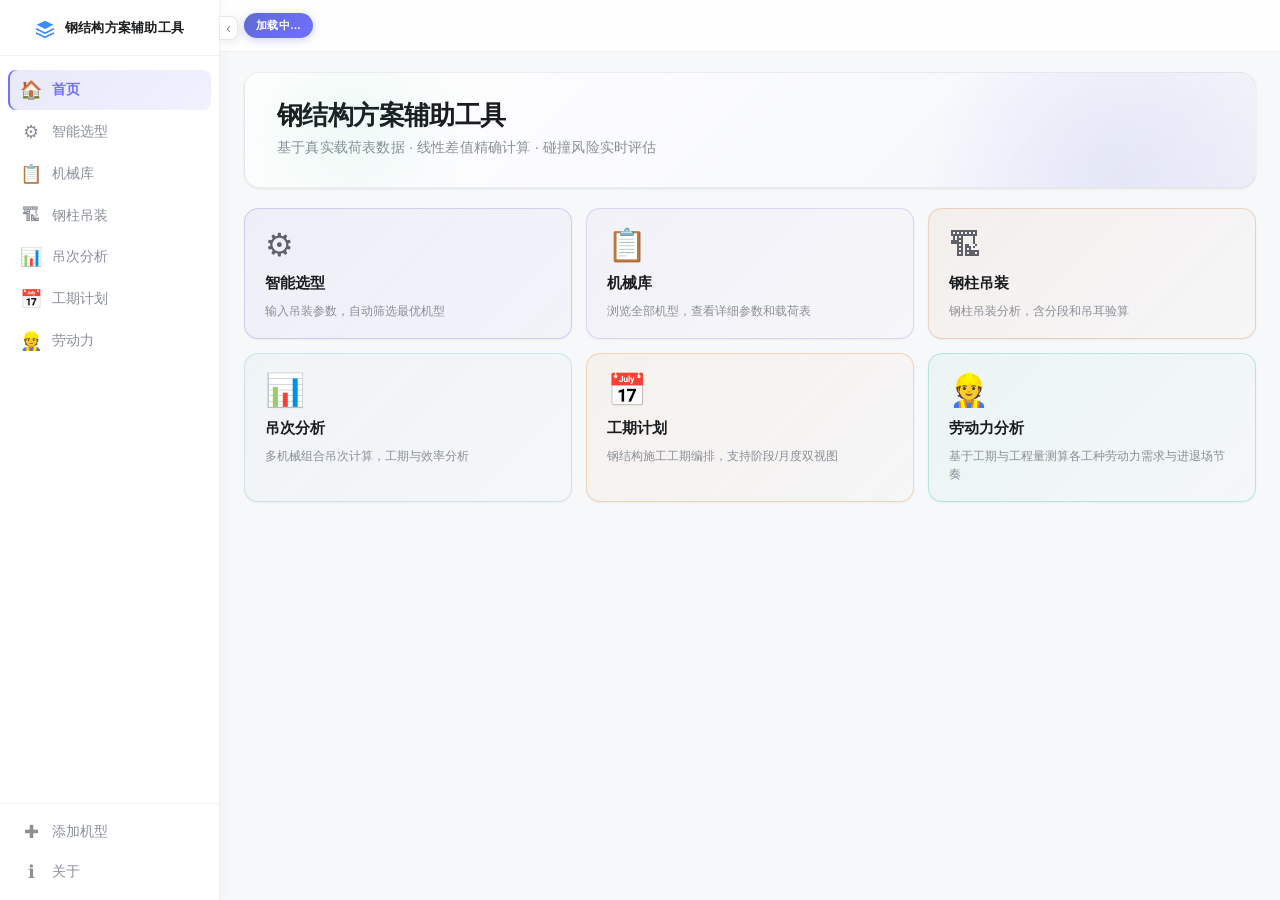
==== index.html @ 61f69c7a "@修复三个场景SVG示意图几何问题：Scene B boom安全定位(341,31)、Scene C boom碰撞定位(473,9)、boom箭头方向验证、marker定义补全" ====
<!DOCTYPE html>
<html lang="zh">
<head>
<meta charset="UTF-8">
<meta name="viewport" content="width=device-width, initial-scale=1.0">
<title>钢结构方案辅助工具</title>
<meta http-equiv="Cache-Control" content="no-cache, no-store, must-revalidate">
<meta http-equiv="Pragma" content="no-cache">
<meta http-equiv="Expires" content="0">
<link rel="stylesheet" href="style.css?v=v2-20260709b"></head>
<body>

<!-- ========== 左侧可折叠导航栏 ========== -->
<div class="app-sidebar" id="appSidebar">
  <div class="sidebar-brand" onclick="sp('home')">
    <svg width="20" height="20" viewBox="0 0 24 24" fill="none">
      <path d="M12 2L2 7l10 5 10-5-10-5z" fill="#388bfd"/>
      <path d="M2 17l10 5 10-5M2 12l10 5 10-5" stroke="#388bfd" stroke-width="2" stroke-linecap="round" stroke-linejoin="round"/>
    </svg>
    <span class="sidebar-brand-text">钢结构方案辅助工具</span>
  </div>
  <nav class="app-sidebar-nav">
    <button class="app-nav-btn active" id="nav-home" onclick="sp('home')">
      <span class="app-nav-icon">🏠</span>
      <span class="app-nav-label">首页</span>
    </button>
    <button class="app-nav-btn" id="nav-select" onclick="sp('select')">
      <span class="app-nav-icon">⚙</span>
      <span class="app-nav-label">智能选型</span>
    </button>
    <button class="app-nav-btn" id="nav-lib" onclick="sp('lib')">
      <span class="app-nav-icon">📋</span>
      <span class="app-nav-label">机械库</span>
    </button>
    <button class="app-nav-btn" id="nav-lift" onclick="sp('lift')">
      <span class="app-nav-icon">🏗</span>
      <span class="app-nav-label">钢柱吊装</span>
    </button>
    <button class="app-nav-btn" id="nav-diaoci" onclick="sp('diaoci')">
      <span class="app-nav-icon">📊</span>
      <span class="app-nav-label">吊次分析</span>
    </button>
    <button class="app-nav-btn" id="nav-schedule" onclick="sp('schedule')">
      <span class="app-nav-icon">📅</span>
      <span class="app-nav-label">工期计划</span>
    </button>
    <button class="app-nav-btn" id="nav-labor" onclick="sp('labor')">
      <span class="app-nav-icon">👷</span>
      <span class="app-nav-label">劳动力</span>
    </button>
  </nav>
  <div class="sidebar-footer">
    <button class="app-nav-btn" id="nav-add" onclick="sp('add')">
      <span class="app-nav-icon">✚</span>
      <span class="app-nav-label">添加机型</span>
    </button>
    <button class="app-nav-btn" id="nav-about" onclick="sp('about')">
      <span class="app-nav-icon">ℹ</span>
      <span class="app-nav-label">关于</span>
    </button>
  </div>
</div>

<!-- 折叠按钮（醒目手柄） -->
<button class="sidebar-toggle" id="sidebarToggle" onclick="toggleSidebar()" title="折叠/展开导航">
  <span id="toggleIcon">‹</span>
</button>

<!-- 主内容区（含顶栏） -->
<div class="app-main" id="appMain">

<!-- ========== 顶部导航（简化） ========== -->
<nav class="nav">
  <div class="nav-left">
    <span class="nav-badge" id="badge">加载中…</span>
  </div>
</nav>

<!-- ========== 首页 ========== -->
<div class="page active" id="page-home">

  <!-- Hero 统计区 -->
  <div class="home-hero">
    <h1>钢结构方案辅助工具</h1>
    <p>基于真实载荷表数据 · 线性差值精确计算 · 碰撞风险实时评估</p>
    <div class="stats-grid" id="statsRow"></div>
  </div>

  <!-- 功能入口卡片 -->
  <div class="func-cards">
    <div class="func-card func-card-select" onclick="sp('select')">
      <div class="func-card-icon">⚙</div>
      <div class="func-card-title">智能选型</div>
      <div class="func-card-desc">输入吊装参数，自动筛选最优机型</div>
    </div>
    <div class="func-card func-card-lib" onclick="sp('lib')">
      <div class="func-card-icon">📋</div>
      <div class="func-card-title">机械库</div>
      <div class="func-card-desc">浏览全部机型，查看详细参数和载荷表</div>
    </div>
    <div class="func-card func-card-lift" onclick="sp('lift')">
      <div class="func-card-icon">🏗</div>
      <div class="func-card-title">钢柱吊装</div>
      <div class="func-card-desc">钢柱吊装分析，含分段和吊耳验算</div>
    </div>
    <div class="func-card func-card-diaoci" onclick="sp('diaoci')">
      <div class="func-card-icon">📊</div>
      <div class="func-card-title">吊次分析</div>
      <div class="func-card-desc">多机械组合吊次计算，工期与效率分析</div>
    </div>
    <div class="func-card func-card-schedule" onclick="sp('schedule')">
      <div class="func-card-icon">📅</div>
      <div class="func-card-title">工期计划</div>
      <div class="func-card-desc">钢结构施工工期编排，支持阶段/月度双视图</div>
    </div>
    <div class="func-card func-card-labor" onclick="sp('labor')">
      <div class="func-card-icon">👷</div>
      <div class="func-card-title">劳动力分析</div>
      <div class="func-card-desc">基于工期与工程量测算各工种劳动力需求与进退场节奏</div>
    </div>
  </div>
</div>

<!-- ========== 智能选型（独立页面） ========== -->
<div class="page" id="page-select">

  <div class="quick-select" id="selectSection">
    <div class="select-header">
      <h2>起重机械选型</h2>
      <button class="param-help-btn" id="paramHelpBtn" onclick="toggleParamHelp()" title="参数说明示意图">
        <svg width="16" height="16" viewBox="0 0 16 16" fill="none"><circle cx="8" cy="8" r="7" stroke="currentColor" stroke-width="1.5"/><path d="M8 5v1m0 5v.5" stroke="currentColor" stroke-width="1.5" stroke-linecap="round"/></svg>
        参数示意图
      </button>
    </div>
    <div class="scenario-toggle" id="scenarioToggle">
      <button class="scenario-btn active" id="sceneA" onclick="toggleScenario('A')">场景A · 无建筑物</button>
      <button class="scenario-btn" id="sceneB" onclick="toggleScenario('B')">场景B · 有建筑物</button>
      <button class="scenario-btn" id="sceneC" onclick="toggleScenario('C')">场景C · 有建筑物</button>
    </div>
    <div class="param-diagram-wrap" id="paramDiagramWrap">
      <!-- ==================== 场景A 图（无建筑物）==================== -->
      <svg id="svgSceneA" viewBox="0 0 760 480" width="100%" xmlns="http://www.w3.org/2000/svg" style="display:none">
        <title>场景A · 无建筑物参数示意图</title>
        <desc>吊装半径R、构件安装标高Ha、机械高度h、构件重量G的空间关系</desc>
    <defs>
      <!-- 工程网格背景 -->
      <pattern id="grid" width="20" height="20" patternUnits="userSpaceOnUse">
        <path d="M20 0L0 0 0 20" fill="none" stroke="#F0EEE8" stroke-width="0.5"/>
      </pattern>
      <!-- 建筑剖面填充 -->
      <pattern id="hatch" width="8" height="8" patternUnits="userSpaceOnUse" patternTransform="rotate(45)">
        <line x1="0" y1="0" x2="0" y2="8" stroke="#D8D3ED" stroke-width="1.5"/>
      </pattern>
      <!-- 引线末端圆点（CAD建筑标注风格） -->
      <marker id="dot-blue" viewBox="0 0 10 10" refX="5" refY="5" markerWidth="5" markerHeight="5" orient="auto">
        <circle cx="5" cy="5" r="3.5" fill="#185FA5"/>
      </marker>
      <marker id="dot-orange" viewBox="0 0 10 10" refX="5" refY="5" markerWidth="5" markerHeight="5" orient="auto">
        <circle cx="5" cy="5" r="3.5" fill="#E07020"/>
      </marker>
      <marker id="dot-red" viewBox="0 0 10 10" refX="5" refY="5" markerWidth="5" markerHeight="5" orient="auto">
        <circle cx="5" cy="5" r="3.5" fill="#C04010"/>
      </marker>
      <marker id="dot-brown" viewBox="0 0 10 10" refX="5" refY="5" markerWidth="5" markerHeight="5" orient="auto">
        <circle cx="5" cy="5" r="3.5" fill="#8B3A18"/>
      </marker>
      <marker id="dot-darkred" viewBox="0 0 10 10" refX="5" refY="5" markerWidth="5" markerHeight="5" orient="auto">
        <circle cx="5" cy="5" r="3.5" fill="#993C1D"/>
      </marker>
      <marker id="dot-green" viewBox="0 0 10 10" refX="5" refY="5" markerWidth="5" markerHeight="5" orient="auto">
        <circle cx="5" cy="5" r="3.5" fill="#1D7A4A"/>
      </marker>
      <marker id="dot-purple" viewBox="0 0 10 10" refX="5" refY="5" markerWidth="5" markerHeight="5" orient="auto">
        <circle cx="5" cy="5" r="3.5" fill="#7A1A6A"/>
      </marker>
      <marker id="dot-yellow" viewBox="0 0 10 10" refX="5" refY="5" markerWidth="5" markerHeight="5" orient="auto">
        <circle cx="5" cy="5" r="3.5" fill="#8B6914"/>
      </marker>
      <!-- 水平尺寸线箭头 -->
      <marker id="arr-r" viewBox="0 0 10 10" refX="8" refY="5" markerWidth="6" markerHeight="6" orient="auto-start-reverse">
        <path d="M2 1L8 5L2 9" fill="none" stroke="#185FA5" stroke-width="1.8" stroke-linecap="round" stroke-linejoin="round"/>
      </marker>
      <marker id="arr-d" viewBox="0 0 10 10" refX="8" refY="5" markerWidth="6" markerHeight="6" orient="auto-start-reverse">
        <path d="M2 1L8 5L2 9" fill="none" stroke="#1D7A4A" stroke-width="1.8" stroke-linecap="round" stroke-linejoin="round"/>
      </marker>
      <!-- 垂直双向箭头 -->
      <marker id="arr-dver" viewBox="0 0 10 10" refX="5" refY="5" markerWidth="5" markerHeight="5" orient="auto">
        <path d="M2 1L5 9L8 1" fill="none" stroke="#8B6914" stroke-width="1.5" stroke-linecap="round" stroke-linejoin="round"/>
      </marker>
      <marker id="arr-alpha" viewBox="0 0 10 10" refX="8" refY="5" markerWidth="6" markerHeight="6" orient="auto-start-reverse">
        <path d="M2 1L8 5L2 9" fill="none" stroke="#993C1D" stroke-width="1.5" stroke-linecap="round" stroke-linejoin="round"/>
      </marker>
      <marker id="arr-amin" viewBox="0 0 10 10" refX="8" refY="5" markerWidth="6" markerHeight="6" orient="auto-start-reverse">
        <path d="M2 1L8 5L2 9" fill="none" stroke="#1D7A4A" stroke-width="1.6" stroke-linecap="round" stroke-linejoin="round"/>
      </marker>
      <marker id="arr-beta" viewBox="0 0 10 10" refX="8" refY="5" markerWidth="6" markerHeight="6" orient="auto-start-reverse">
        <path d="M2 1L8 5L2 9" fill="none" stroke="#7A1A6A" stroke-width="1.8" stroke-linecap="round" stroke-linejoin="round"/>
      </marker>
    </defs>

        <!-- 工程网格背景 -->
        <rect width="760" height="480" fill="#FAFAF7"/>
        <rect width="760" height="480" fill="url(#grid)"/>

        <!-- ==================== 地面 ==================== -->
        <rect x="0" y="410" width="760" height="70" fill="#EDE9DF"/>
        <line x1="0" y1="410" x2="760" y2="410" stroke="#9A9590" stroke-width="2"/>
        <line x1="0" y1="430" x2="760" y2="430" stroke="#E0DDD5" stroke-width="0.7" stroke-dasharray="4 6"/>

        <!-- ==================== 吊车底盘 ==================== -->
        <rect x="30" y="388" width="110" height="22" rx="5" fill="#DDD9D0" stroke="#8A8680" stroke-width="1.2"/>
        <!-- 轮胎 -->
        <ellipse cx="48" cy="400" rx="11" ry="11" fill="#555350" stroke="#333" stroke-width="1"/>
        <ellipse cx="48" cy="400" rx="5" ry="5" fill="#888580"/>
        <ellipse cx="88" cy="400" rx="11" ry="11" fill="#555350" stroke="#333" stroke-width="1"/>
        <ellipse cx="88" cy="400" rx="5" ry="5" fill="#888580"/>
        <ellipse cx="122" cy="400" rx="11" ry="11" fill="#555350" stroke="#333" stroke-width="1"/>
        <ellipse cx="122" cy="400" rx="5" ry="5" fill="#888580"/>
        <!-- 驾驶室 -->
        <rect x="36" y="350" width="75" height="42" rx="4" fill="#D4E8F5" stroke="#5A9DC5" stroke-width="1.2"/>
        <rect x="43" y="358" width="28" height="20" rx="2" fill="#9DD0EE" stroke="#5A9DC5" stroke-width="0.8" opacity="0.7"/>
        <rect x="76" y="358" width="28" height="20" rx="2" fill="#9DD0EE" stroke="#5A9DC5" stroke-width="0.8" opacity="0.7"/>
        <!-- 配重 -->
        <rect x="100" y="362" width="30" height="26" rx="3" fill="#C8D9B8" stroke="#5A8A3A" stroke-width="1.2"/>

        <!-- ==================== 回转中心 ==================== -->
        <line x1="90" y1="330" x2="90" y2="410" stroke="#185FA5" stroke-width="1" stroke-dasharray="3 4" opacity="0.4"/>
        <circle cx="90" cy="330" r="8" fill="#185FA5" stroke="#0C3A6E" stroke-width="2"/>
        <circle cx="90" cy="330" r="3.5" fill="white"/>
        <!-- 回转中心标注 -->
        <line x1="60" y1="322" x2="80" y2="322" stroke="#185FA5" stroke-width="1.1" stroke-dasharray="3 2" marker-end="url(#dot-blue)"/>
        <text x="84" y="318" font-size="11" fill="#185FA5" font-weight="700">回转中心</text>

        <!-- ==================== 机械高度 h（橙色竖向虚线）==================== -->
        <line x1="18" y1="300" x2="18" y2="410" stroke="#E07020" stroke-width="1.3" stroke-dasharray="5 3"/>
        <polygon points="14,406 18,410 22,406" fill="#E07020"/>
        <!-- h 标注 -->
        <line x1="18" y1="330" x2="30" y2="342" stroke="#E07020" stroke-width="1.1" stroke-dasharray="3 2" marker-end="url(#dot-orange)"/>
        <text x="34" y="338" font-size="12" fill="#E07020" font-weight="800">h</text>

        <!-- ==================== 主臂 L1（45°）==================== -->
        <!-- Boom: pivot(90,330) → tip(387,33), L1=420px≈42m at 45° -->
        <line x1="90" y1="330" x2="387" y2="33" stroke="#8B3A18" stroke-width="6" stroke-linecap="round"/>
        <line x1="90" y1="330" x2="387" y2="33" stroke="#D4836A" stroke-width="3.5" stroke-linecap="round"/>
        <!-- Boom箭头(修正方向: 沿 boom 45° 方向) -->
        <polygon points="387,33 376,30 379,41" fill="#8B3A18" stroke="#6B2A10" stroke-width="1"/>
        <!-- 臂架节点 -->
        <circle cx="90" cy="330" r="6" fill="#E07020" stroke="#B05810" stroke-width="2"/>
        <circle cx="90" cy="330" r="2.5" fill="white"/>
        <!-- L1标注 -->
        <line x1="235" y1="183" x2="248" y2="196" stroke="#8B3A18" stroke-width="1" stroke-dasharray="3 2" marker-end="url(#dot-brown)"/>
        <text x="232" y="180" font-size="11" fill="#8B3A18" font-weight="700">L₁</text>

        <!-- ==================== 仰角 α 弧线 ==================== -->
        <path d="M 90 330 L 115 330 A 25 25 0 0 0 111 315" fill="rgba(212,131,106,0.08)"/>
        <path d="M 90 330 L 117 330 A 27 27 0 0 0 113 315" fill="none" stroke="white" stroke-width="3.5" opacity="0.5"/>
        <path d="M 90 330 L 117 330 A 27 27 0 0 0 113 315" fill="none" stroke="#993C1D" stroke-width="1.6" stroke-dasharray="5 2"/>
        <line x1="107" y1="318" x2="107" y2="327" stroke="#993C1D" stroke-width="1" stroke-dasharray="3 2" marker-end="url(#dot-darkred)"/>
        <text x="112" y="322" font-size="11" fill="#993C1D" font-weight="700">α</text>

        <!-- ==================== 吊钩绳 + 吊钩 ==================== -->
        <line x1="387" y1="26" x2="387" y2="165" stroke="#777470" stroke-width="1.6" stroke-dasharray="5 3"/>
        <rect x="381" y="165" width="12" height="10" rx="3" fill="#999590" stroke="#666360" stroke-width="1"/>
        <text x="387" y="172" text-anchor="middle" font-size="7" fill="white" font-weight="700">∮</text>

        <!-- ==================== Ha 构件安装标高 ==================== -->
        <line x1="387" y1="225" x2="387" y2="410" stroke="#C04010" stroke-width="1.3" stroke-dasharray="5 3"/>
        <polygon points="385,406 387,410 389,406" fill="#C04010"/>
        <line x1="387" y1="310" x2="407" y2="330" stroke="#C04010" stroke-width="1.1" stroke-dasharray="3 2" marker-end="url(#dot-red)"/>
        <text x="411" y="326" font-size="12" fill="#C04010" font-weight="800">Ha</text>

        <!-- ==================== 钢构件 G ==================== -->
        <line x1="387" y1="165" x2="387" y2="225" stroke="#C04010" stroke-width="1.2"/>
        <rect x="373" y="225" width="28" height="32" rx="2" fill="#F8DDD0" stroke="#C04010" stroke-width="1.5"/>
        <line x1="373" y1="233" x2="401" y2="233" stroke="#C04010" stroke-width="0.7" opacity="0.5"/>
        <line x1="373" y1="245" x2="401" y2="245" stroke="#C04010" stroke-width="0.7" opacity="0.5"/>
        <text x="387" y="244" text-anchor="middle" font-size="12" fill="#C04010" font-weight="800">G</text>

        <!-- ==================== 吊装半径 R ==================== -->
        <line x1="90" y1="318" x2="90" y2="325" stroke="#185FA5" stroke-width="1.2"/>
        <line x1="387" y1="318" x2="387" y2="325" stroke="#185FA5" stroke-width="1.2"/>
        <line x1="90" y1="322" x2="387" y2="322" stroke="#185FA5" stroke-width="2" marker-end="url(#arr-r)"/>
        <line x1="238" y1="368" x2="238" y2="360" stroke="#185FA5" stroke-width="1" stroke-dasharray="3 2" marker-end="url(#dot-blue)"/>
        <text x="250" y="375" font-size="12" fill="#185FA5" font-weight="800">R</text>

        <!-- ==================== 图例（右下角）==================== -->
        <rect x="548" y="8" width="206" height="168" fill="white" stroke="#CCCAC4" stroke-width="1.2" rx="8"/>
        <rect x="548" y="8" width="206" height="26" fill="#F2F0EB" rx="8"/>
        <rect x="548" y="28" width="206" height="6" fill="#F2F0EB"/>
        <text x="651" y="26" text-anchor="middle" font-size="11" fill="#555" font-weight="700">图例 Legend</text>
        <line x1="558" y1="50" x2="578" y2="50" stroke="#8B3A18" stroke-width="2.5"/>
        <text x="584" y="54" font-size="11" fill="#8B3A18" font-weight="700">L₁</text>

        <!-- ==================== 公式面板（右侧）==================== -->
        <rect x="548" y="184" width="206" height="284" fill="white" stroke="#CCCAC4" stroke-width="1.2" rx="8"/>
        <rect x="548" y="184" width="206" height="26" fill="#EEF4FB" rx="8"/>
        <rect x="548" y="204" width="206" height="6" fill="#EEF4FB"/>
        <text x="651" y="202" text-anchor="middle" font-size="11" fill="#333" font-weight="700">几何公式 · 场景A</text>

        <text x="558" y="228" font-size="10" fill="#777" font-weight="600">吊装半径</text>
        <text x="558" y="248" font-size="13" fill="#185FA5" font-weight="800">R = L₁ × cos α</text>
        <text x="558" y="263" font-size="8.5" fill="#AAA" font-style="italic">R = horizontal reach</text>

        <text x="558" y="288" font-size="10" fill="#777" font-weight="600">吊钩高度</text>
        <text x="558" y="308" font-size="13" fill="#993C1D" font-weight="800">h = L₁ × sin α + h₀</text>
        <text x="558" y="323" font-size="8.5" fill="#AAA" font-style="italic">h₀ = crane pivot height</text>

        <text x="558" y="348" font-size="10" fill="#777" font-weight="600">所需最小臂长</text>
        <text x="558" y="368" font-size="13" fill="#1D9E75" font-weight="800">L₁ ≥ √(R² + (Ha−h₀)²)</text>
        <text x="558" y="383" font-size="8.5" fill="#AAA" font-style="italic">Ha = installation elevation</text>

        <text x="558" y="408" font-size="10" fill="#777" font-weight="600">吊钩最低高度</text>
        <text x="558" y="428" font-size="13" fill="#C04010" font-weight="800">Ha_req = Ha + 1.0 m</text>
        <text x="558" y="443" font-size="8.5" fill="#AAA" font-style="italic">1m safety clearance</text>

        <text x="558" y="463" font-size="9.5" fill="#555">机械高度 h₀</text>

        <text x="380" y="472" text-anchor="middle" font-size="10" fill="#9A9590" font-style="italic">Crane Lifting Geometry · Scene A · No Building · For reference only</text>
      </svg>

      <!-- ==================== 场景B 图（有建筑物）==================== -->
      <svg id="svgSceneB" viewBox="0 0 760 480" width="100%" xmlns="http://www.w3.org/2000/svg" style="display:none">
        <title>场景B · 有建筑物参数示意图</title>
        <desc>含建筑场景：R、D建筑距离、Hj建筑总高、Ha安装标高、h机械高度、α_min碰撞安全仰角</desc>
    <defs>
      <!-- 工程网格背景 -->
      <pattern id="grid" width="20" height="20" patternUnits="userSpaceOnUse">
        <path d="M20 0L0 0 0 20" fill="none" stroke="#F0EEE8" stroke-width="0.5"/>
      </pattern>
      <!-- 建筑剖面填充 -->
      <pattern id="hatch" width="8" height="8" patternUnits="userSpaceOnUse" patternTransform="rotate(45)">
        <line x1="0" y1="0" x2="0" y2="8" stroke="#D8D3ED" stroke-width="1.5"/>
      </pattern>
      <!-- 引线末端圆点（CAD建筑标注风格） -->
      <marker id="dot-blue" viewBox="0 0 10 10" refX="5" refY="5" markerWidth="5" markerHeight="5" orient="auto">
        <circle cx="5" cy="5" r="3.5" fill="#185FA5"/>
      </marker>
      <marker id="dot-orange" viewBox="0 0 10 10" refX="5" refY="5" markerWidth="5" markerHeight="5" orient="auto">
        <circle cx="5" cy="5" r="3.5" fill="#E07020"/>
      </marker>
      <marker id="dot-red" viewBox="0 0 10 10" refX="5" refY="5" markerWidth="5" markerHeight="5" orient="auto">
        <circle cx="5" cy="5" r="3.5" fill="#C04010"/>
      </marker>
      <marker id="dot-brown" viewBox="0 0 10 10" refX="5" refY="5" markerWidth="5" markerHeight="5" orient="auto">
        <circle cx="5" cy="5" r="3.5" fill="#8B3A18"/>
      </marker>
      <marker id="dot-darkred" viewBox="0 0 10 10" refX="5" refY="5" markerWidth="5" markerHeight="5" orient="auto">
        <circle cx="5" cy="5" r="3.5" fill="#993C1D"/>
      </marker>
      <marker id="dot-green" viewBox="0 0 10 10" refX="5" refY="5" markerWidth="5" markerHeight="5" orient="auto">
        <circle cx="5" cy="5" r="3.5" fill="#1D7A4A"/>
      </marker>
      <marker id="dot-purple" viewBox="0 0 10 10" refX="5" refY="5" markerWidth="5" markerHeight="5" orient="auto">
        <circle cx="5" cy="5" r="3.5" fill="#7A1A6A"/>
      </marker>
      <marker id="dot-yellow" viewBox="0 0 10 10" refX="5" refY="5" markerWidth="5" markerHeight="5" orient="auto">
        <circle cx="5" cy="5" r="3.5" fill="#8B6914"/>
      </marker>
      <!-- 水平尺寸线箭头 -->
      <marker id="arr-r" viewBox="0 0 10 10" refX="8" refY="5" markerWidth="6" markerHeight="6" orient="auto-start-reverse">
        <path d="M2 1L8 5L2 9" fill="none" stroke="#185FA5" stroke-width="1.8" stroke-linecap="round" stroke-linejoin="round"/>
      </marker>
      <marker id="arr-d" viewBox="0 0 10 10" refX="8" refY="5" markerWidth="6" markerHeight="6" orient="auto-start-reverse">
        <path d="M2 1L8 5L2 9" fill="none" stroke="#1D7A4A" stroke-width="1.8" stroke-linecap="round" stroke-linejoin="round"/>
      </marker>
      <!-- 垂直双向箭头 -->
      <marker id="arr-dver" viewBox="0 0 10 10" refX="5" refY="5" markerWidth="5" markerHeight="5" orient="auto">
        <path d="M2 1L5 9L8 1" fill="none" stroke="#8B6914" stroke-width="1.5" stroke-linecap="round" stroke-linejoin="round"/>
      </marker>
      <marker id="arr-alpha" viewBox="0 0 10 10" refX="8" refY="5" markerWidth="6" markerHeight="6" orient="auto-start-reverse">
        <path d="M2 1L8 5L2 9" fill="none" stroke="#993C1D" stroke-width="1.5" stroke-linecap="round" stroke-linejoin="round"/>
      </marker>
      <marker id="arr-amin" viewBox="0 0 10 10" refX="8" refY="5" markerWidth="6" markerHeight="6" orient="auto-start-reverse">
        <path d="M2 1L8 5L2 9" fill="none" stroke="#1D7A4A" stroke-width="1.6" stroke-linecap="round" stroke-linejoin="round"/>
      </marker>
      <marker id="arr-beta" viewBox="0 0 10 10" refX="8" refY="5" markerWidth="6" markerHeight="6" orient="auto-start-reverse">
        <path d="M2 1L8 5L2 9" fill="none" stroke="#7A1A6A" stroke-width="1.8" stroke-linecap="round" stroke-linejoin="round"/>
      </marker>
    </defs>

        <!-- 工程网格背景 -->
        <rect width="760" height="480" fill="#FAFAF7"/>
        <rect width="760" height="480" fill="url(#grid)"/>

        <!-- ==================== 地面 ==================== -->
        <rect x="0" y="410" width="760" height="70" fill="#EDE9DF"/>
        <line x1="0" y1="410" x2="760" y2="410" stroke="#9A9590" stroke-width="2"/>
        <line x1="0" y1="430" x2="760" y2="430" stroke="#E0DDD5" stroke-width="0.7" stroke-dasharray="4 6"/>

        <!-- ==================== 建筑（紫色，x=400-475, 顶y=80）==================== -->
        <rect x="400" y="80" width="75" height="330" fill="white" rx="2"/>
        <rect x="400" y="80" width="75" height="330" fill="#EEEDFC" stroke="#6855B0" stroke-width="1.8" rx="2"/>
        <rect x="404" y="84" width="67" height="322" fill="url(#hatch)" opacity="0.6"/>
        <!-- 建筑层线 -->
        <line x1="400" y1="155" x2="475" y2="155" stroke="#C5BFE8" stroke-width="0.8" stroke-dasharray="3 3"/>
        <line x1="400" y1="230" x2="475" y2="230" stroke="#C5BFE8" stroke-width="0.8" stroke-dasharray="3 3"/>
        <line x1="400" y1="305" x2="475" y2="305" stroke="#C5BFE8" stroke-width="0.8" stroke-dasharray="3 3"/>
        <text x="437" y="70" text-anchor="middle" font-size="13" fill="#6855B0" font-weight="700">建筑</text>

        <!-- ==================== 建筑总高 Hj ==================== -->
        <line x1="482" y1="80" x2="482" y2="410" stroke="#6855B0" stroke-width="1.6" stroke-dasharray="5 3"/>
        <polygon points="480,84 482,80 484,84" fill="#6855B0"/>
        <polygon points="480,406 482,410 484,406" fill="#6855B0"/>
        <line x1="482" y1="245" x2="510" y2="245" stroke="#6855B0" stroke-width="1.2"/>
        <rect x="507" y="228" width="90" height="34" fill="white" rx="3" stroke="#6855B0" stroke-width="1.3"/>
        <text x="552" y="243" text-anchor="middle" font-size="12" fill="#6855B0" font-weight="800">Hj</text>
        <text x="552" y="256" text-anchor="middle" font-size="8.5" fill="#6855B0">建筑总高</text>

        <!-- ==================== 结构距离 D ==================== -->
        <line x1="90" y1="420" x2="90" y2="430" stroke="#1D7A4A" stroke-width="1.3"/>
        <line x1="400" y1="420" x2="400" y2="430" stroke="#1D7A4A" stroke-width="1.3"/>
        <line x1="90" y1="425" x2="400" y2="425" stroke="#1D7A4A" stroke-width="2" marker-end="url(#arr-d)"/>
        <rect x="225" y="412" width="40" height="20" fill="white" rx="3" stroke="#1D7A4A" stroke-width="1.2"/>
        <text x="245" y="426" text-anchor="middle" font-size="12" fill="#1D7A4A" font-weight="800">D</text>

        <!-- ==================== 吊车底盘 ==================== -->
        <rect x="30" y="388" width="110" height="22" rx="5" fill="#DDD9D0" stroke="#8A8680" stroke-width="1.2"/>
        <ellipse cx="48" cy="400" rx="11" ry="11" fill="#555350" stroke="#333" stroke-width="1"/>
        <ellipse cx="48" cy="400" rx="5" ry="5" fill="#888580"/>
        <ellipse cx="88" cy="400" rx="11" ry="11" fill="#555350" stroke="#333" stroke-width="1"/>
        <ellipse cx="88" cy="400" rx="5" ry="5" fill="#888580"/>
        <ellipse cx="122" cy="400" rx="11" ry="11" fill="#555350" stroke="#333" stroke-width="1"/>
        <ellipse cx="122" cy="400" rx="5" ry="5" fill="#888580"/>
        <rect x="36" y="350" width="75" height="42" rx="4" fill="#D4E8F5" stroke="#5A9DC5" stroke-width="1.2"/>
        <rect x="43" y="358" width="28" height="20" rx="2" fill="#9DD0EE" stroke="#5A9DC5" stroke-width="0.8" opacity="0.7"/>
        <rect x="76" y="358" width="28" height="20" rx="2" fill="#9DD0EE" stroke="#5A9DC5" stroke-width="0.8" opacity="0.7"/>
        <rect x="100" y="362" width="30" height="26" rx="3" fill="#C8D9B8" stroke="#5A8A3A" stroke-width="1.2"/>

        <!-- ==================== 回转中心 ==================== -->
        <line x1="90" y1="330" x2="90" y2="410" stroke="#185FA5" stroke-width="1" stroke-dasharray="3 4" opacity="0.4"/>
        <circle cx="90" cy="330" r="8" fill="#185FA5" stroke="#0C3A6E" stroke-width="2"/>
        <circle cx="90" cy="330" r="3.5" fill="white"/>
        <line x1="60" y1="322" x2="80" y2="322" stroke="#185FA5" stroke-width="1.1" stroke-dasharray="3 2" marker-end="url(#dot-blue)"/>
        <text x="84" y="318" font-size="11" fill="#185FA5" font-weight="700">回转中心</text>

        <!-- ==================== 机械高度 h ==================== -->
        <line x1="18" y1="300" x2="18" y2="410" stroke="#E07020" stroke-width="1.3" stroke-dasharray="5 3"/>
        <polygon points="14,406 18,410 22,406" fill="#E07020"/>
        <line x1="18" y1="330" x2="30" y2="342" stroke="#E07020" stroke-width="1.1" stroke-dasharray="3 2" marker-end="url(#dot-orange)"/>
        <text x="34" y="338" font-size="12" fill="#E07020" font-weight="800">h</text>

        <!-- ==================== α_min 最小安全仰角 ==================== -->
        <!-- 危险区（红色半透明） -->
        <path d="M 90 330 L 240 330 A 150 150 0 0 0 200 268" fill="rgba(220,80,60,0.06)"/>
        <!-- 安全区（绿色半透明） -->
        <path d="M 90 330 L 200 268 A 150 150 0 0 0 138 235" fill="rgba(29,126,74,0.07)"/>
        <!-- α_min弧线 -->
        <path d="M 90 330 L 200 330 A 110 110 0 0 0 192 235" fill="none" stroke="white" stroke-width="3.5" opacity="0.4"/>
        <path d="M 90 330 L 200 330 A 110 110 0 0 0 192 235" fill="none" stroke="#1D7A4A" stroke-width="1.6" stroke-dasharray="6 3"/>
        <polygon points="196,233 188,228 189,239" fill="#1D7A4A"/>
        <line x1="196" y1="262" x2="220" y2="286" stroke="#1D7A4A" stroke-width="1.1" stroke-dasharray="3 2" marker-end="url(#dot-green)"/>
        <text x="224" y="276" font-size="11" fill="#1D7A4A" font-weight="800">α_min</text>

        <!-- ==================== 主臂 L1（50°）==================== -->
        <!-- Boom: pivot(90,330) → tip(341,31), L1=390px at 50° -->
        <!-- Boom尖(341,31)在建筑x范围(400-475)之外，且y=31远小于建筑顶y=80 → boom在建筑上方 -->
        <line x1="90" y1="330" x2="341" y2="31" stroke="#8B3A18" stroke-width="6" stroke-linecap="round"/>
        <line x1="90" y1="330" x2="341" y2="31" stroke="#D4836A" stroke-width="3.5" stroke-linecap="round"/>
        <!-- Boom箭头 -->
        <polygon points="341,31 330,28 333,39" fill="#8B3A18" stroke="#6B2A10" stroke-width="1"/>
        <circle cx="90" cy="330" r="6" fill="#E07020" stroke="#B05810" stroke-width="2"/>
        <circle cx="90" cy="330" r="2.5" fill="white"/>
        <line x1="210" y1="178" x2="223" y2="191" stroke="#8B3A18" stroke-width="1" stroke-dasharray="3 2" marker-end="url(#dot-brown)"/>
        <text x="207" y="175" font-size="11" fill="#8B3A18" font-weight="700">L₁</text>

        <!-- ==================== 仰角 α ======================== -->
        <path d="M 90 330 L 115 330 A 25 25 0 0 0 111 317" fill="none" stroke="white" stroke-width="3" opacity="0.4"/>
        <path d="M 90 330 L 115 330 A 25 25 0 0 0 111 317" fill="none" stroke="#993C1D" stroke-width="1.5" stroke-dasharray="4 2"/>
        <line x1="107" y1="288" x2="107" y2="297" stroke="#993C1D" stroke-width="1" stroke-dasharray="3 2" marker-end="url(#dot-darkred)"/>
        <text x="112" y="292" font-size="10" fill="#993C1D" font-weight="700">α</text>

        <!-- ==================== Jib（25°上扬）==================== -->
        <!-- Jib: boom_tip(341,31) → jib_tip(495,-41), L2=170 at 25° -->
        <!-- jib上扬，尖端y=-41，远高于建筑顶y=80 -->
        <line x1="341" y1="31" x2="495" y2="-41" stroke="#7A1A6A" stroke-width="5" stroke-linecap="round"/>
        <line x1="341" y1="31" x2="495" y2="-41" stroke="#D060B0" stroke-width="3" stroke-linecap="round"/>
        <!-- Jib箭头 -->
        <polygon points="495,-41 484,-38 487,-49" fill="#7A1A6A" stroke="#5A0A4A" stroke-width="1"/>
        <!-- Jib节点 -->
        <circle cx="341" cy="31" r="5" fill="#7A1A6A" stroke="#5A0A4A" stroke-width="1.5"/>
        <circle cx="341" cy="31" r="2" fill="white"/>
        <line x1="400" y1="-5" x2="410" y2="-15" stroke="#7A1A6A" stroke-width="1" stroke-dasharray="3 2" marker-end="url(#dot-purple)"/>
        <text x="414" y="-12" font-size="11" fill="#7A1A6A" font-weight="700">L₂</text>

        <!-- β角弧线 -->
        <line x1="341" y1="31" x2="380" y2="31" stroke="#7A1A6A" stroke-width="1" stroke-dasharray="3 2" opacity="0.5"/>
        <path d="M 341 31 L 355 31 A 14 14 0 0 1 354 21" fill="none" stroke="#7A1A6A" stroke-width="1.5" stroke-dasharray="3 2"/>
        <text x="360" y="24" font-size="10" fill="#7A1A6A" font-weight="700">β</text>

        <!-- ==================== 吊钩绳 + 吊钩 ==================== -->
        <line x1="495" y1="-48" x2="495" y2="145" stroke="#777470" stroke-width="1.6" stroke-dasharray="5 3"/>
        <rect x="489" y="145" width="12" height="10" rx="3" fill="#999590" stroke="#666360" stroke-width="1"/>
        <text x="495" y="152" text-anchor="middle" font-size="7" fill="white" font-weight="700">∮</text>

        <!-- ==================== Ha ==================== -->
        <line x1="495" y1="235" x2="495" y2="410" stroke="#C04010" stroke-width="1.3" stroke-dasharray="5 3"/>
        <polygon points="493,406 495,410 497,406" fill="#C04010"/>
        <line x1="495" y1="310" x2="515" y2="330" stroke="#C04010" stroke-width="1.1" stroke-dasharray="3 2" marker-end="url(#dot-red)"/>
        <text x="519" y="326" font-size="12" fill="#C04010" font-weight="800">Ha</text>

        <!-- ==================== 钢构件 G ==================== -->
        <line x1="495" y1="145" x2="495" y2="235" stroke="#C04010" stroke-width="1.2"/>
        <rect x="481" y="235" width="28" height="32" rx="2" fill="#F8DDD0" stroke="#C04010" stroke-width="1.5"/>
        <line x1="481" y1="243" x2="509" y2="243" stroke="#C04010" stroke-width="0.7" opacity="0.5"/>
        <line x1="481" y1="255" x2="509" y2="255" stroke="#C04010" stroke-width="0.7" opacity="0.5"/>
        <text x="495" y="254" text-anchor="middle" font-size="13" fill="#C04010" font-weight="800">G</text>

        <!-- ==================== 吊装半径 R ==================== -->
        <line x1="90" y1="318" x2="90" y2="325" stroke="#185FA5" stroke-width="1.2"/>
        <line x1="495" y1="318" x2="495" y2="325" stroke="#185FA5" stroke-width="1.2"/>
        <line x1="90" y1="322" x2="495" y2="322" stroke="#185FA5" stroke-width="2" marker-end="url(#arr-r)"/>
        <line x1="292" y1="368" x2="292" y2="360" stroke="#185FA5" stroke-width="1" stroke-dasharray="3 2" marker-end="url(#dot-blue)"/>
        <text x="304" y="375" font-size="12" fill="#185FA5" font-weight="800">R</text>

        <!-- ==================== 图例（左上角）==================== -->
        <rect x="4" y="4" width="238" height="202" fill="white" stroke="#CCCAC4" stroke-width="1.2" rx="8" opacity="0.95"/>
        <rect x="4" y="4" width="238" height="24" fill="#F2F0EB" rx="8"/>
        <rect x="4" y="22" width="238" height="6" fill="#F2F0EB"/>
        <text x="123" y="21" text-anchor="middle" font-size="10.5" fill="#555" font-weight="700">图例 Legend</text>
        <line x1="14" y1="44" x2="32" y2="44" stroke="#1D7A4A" stroke-width="2"/>
        <text x="38" y="48" font-size="10" fill="#1D7A4A" font-weight="700">D</text>
        <line x1="14" y1="63" x2="32" y2="63" stroke="#6855B0" stroke-width="2"/>
        <text x="38" y="67" font-size="10" fill="#6855B0" font-weight="700">Hj</text>
        <line x1="14" y1="82" x2="32" y2="82" stroke="#1D7A4A" stroke-width="1.6" stroke-dasharray="5 3"/>
        <text x="38" y="86" font-size="10" fill="#1D7A4A" font-weight="700">α_min</text>
        <line x1="14" y1="101" x2="32" y2="101" stroke="#993C1D" stroke-width="1.5" stroke-dasharray="3 2"/>
        <text x="38" y="105" font-size="10" fill="#993C1D" font-weight="700">α</text>
        <line x1="14" y1="120" x2="32" y2="120" stroke="#7A1A6A" stroke-width="1.5" stroke-dasharray="3 2"/>
        <text x="38" y="124" font-size="10" fill="#7A1A6A" font-weight="700">L₂</text>
        <line x1="14" y1="139" x2="32" y2="139" stroke="#7A1A6A" stroke-width="1.5" stroke-dasharray="3 2"/>
        <text x="38" y="143" font-size="10" fill="#7A1A6A" font-weight="700">β</text>

        <!-- ==================== 公式面板（右下角）==================== -->
        <rect x="548" y="8" width="206" height="460" fill="white" stroke="#CCCAC4" stroke-width="1.2" rx="8"/>
        <rect x="548" y="8" width="206" height="26" fill="#EEF4FB" rx="8"/>
        <rect x="548" y="28" width="206" height="6" fill="#EEF4FB"/>
        <text x="651" y="26" text-anchor="middle" font-size="11" fill="#333" font-weight="700">几何公式 · 场景B</text>

        <text x="558" y="52" font-size="10" fill="#777" font-weight="600">吊装半径</text>
        <text x="558" y="72" font-size="13" fill="#185FA5" font-weight="800">R = L₁×cosα + L₂×cos(α+β)</text>

        <text x="558" y="102" font-size="10" fill="#777" font-weight="600">最小安全仰角</text>
        <rect x="556" y="107" width="198" height="34" fill="#EDFAF3" rx="4" stroke="#1D7A4A" stroke-width="1.2"/>
        <text x="655" y="122" text-anchor="middle" font-size="13" fill="#1D7A4A" font-weight="800">α_min = atan((Hj−h) / D)</text>
        <text x="558" y="154" font-size="8.5" fill="#AAA" font-style="italic">Hj=building height, D=distance</text>

        <text x="558" y="178" font-size="10" fill="#777" font-weight="600">吊钩最低高度</text>
        <text x="558" y="198" font-size="13" fill="#993C1D" font-weight="800">Ha_req = Ha + 1.0 m</text>
        <text x="558" y="213" font-size="8.5" fill="#AAA" font-style="italic">safety clearance</text>

        <text x="558" y="238" font-size="10" fill="#777" font-weight="600">所需最小臂长</text>
        <text x="558" y="258" font-size="13" fill="#1D7A4A" font-weight="800">L₁ ≥ √(R² + (Ha−h)²)</text>

        <text x="558" y="288" font-size="10" fill="#777" font-weight="600">碰撞安全判定</text>
        <rect x="556" y="293" width="198" height="38" fill="#FFF8E8" rx="4" stroke="#C8A020" stroke-width="1.2"/>
        <text x="655" y="310" text-anchor="middle" font-size="12" fill="#1D7A4A" font-weight="800">α ≥ α_min  →  ✓ 安全</text>
        <text x="655" y="324" text-anchor="middle" font-size="11" fill="#CC3333" font-weight="800">α &lt; α_min  →  ✗ 碰撞</text>

        <text x="558" y="356" font-size="10" fill="#777" font-weight="600">d 吊臂最外端 → 建筑顶垂距</text>
        <rect x="556" y="361" width="198" height="34" fill="#FFF8E0" rx="4" stroke="#8B6914" stroke-width="1.2"/>
        <text x="655" y="376" text-anchor="middle" font-size="12" fill="#8B6914" font-weight="800">d = (h+L₁·sinα) − Hj</text>
        <text x="558" y="410" font-size="9" fill="#666">d &gt; 0：吊臂高于建筑顶点</text>
        <text x="558" y="424" font-size="9" fill="#666">d = 0：吊臂擦过建筑顶点</text>
        <text x="558" y="438" font-size="9" fill="#CC3333">d &lt; 0：吊臂低于建筑 → 碰撞</text>

        <text x="558" y="460" font-size="9" fill="#888"> boom pivot height: h=3.0m</text>

        <text x="380" y="472" text-anchor="middle" font-size="10" fill="#9A9590" font-style="italic">Crane Lifting Geometry · Scene B · Jib Above Building · R = L₁cosα + L₂cos(α+β)</text>
      </svg>

      <!-- ==================== 场景C 图（主臂+副臂结构）==================== -->
      <svg id="svgSceneC" viewBox="0 0 760 480" width="100%" xmlns="http://www.w3.org/2000/svg">
        <title>场景C · 有建筑物 · 副臂/塔式工况参数示意图</title>
        <desc>含建筑场景：主臂L1+副臂L2、副臂仰角β、R、D建筑距离、Hj建筑总高，boom穿入建筑场景</desc>
    <defs>
      <!-- 工程网格背景 -->
      <pattern id="grid" width="20" height="20" patternUnits="userSpaceOnUse">
        <path d="M20 0L0 0 0 20" fill="none" stroke="#F0EEE8" stroke-width="0.5"/>
      </pattern>
      <!-- 建筑剖面填充 -->
      <pattern id="hatch" width="8" height="8" patternUnits="userSpaceOnUse" patternTransform="rotate(45)">
        <line x1="0" y1="0" x2="0" y2="8" stroke="#D8D3ED" stroke-width="1.5"/>
      </pattern>
      <!-- 引线末端圆点（CAD建筑标注风格） -->
      <marker id="dot-blue" viewBox="0 0 10 10" refX="5" refY="5" markerWidth="5" markerHeight="5" orient="auto">
        <circle cx="5" cy="5" r="3.5" fill="#185FA5"/>
      </marker>
      <marker id="dot-orange" viewBox="0 0 10 10" refX="5" refY="5" markerWidth="5" markerHeight="5" orient="auto">
        <circle cx="5" cy="5" r="3.5" fill="#E07020"/>
      </marker>
      <marker id="dot-red" viewBox="0 0 10 10" refX="5" refY="5" markerWidth="5" markerHeight="5" orient="auto">
        <circle cx="5" cy="5" r="3.5" fill="#C04010"/>
      </marker>
      <marker id="dot-brown" viewBox="0 0 10 10" refX="5" refY="5" markerWidth="5" markerHeight="5" orient="auto">
        <circle cx="5" cy="5" r="3.5" fill="#8B3A18"/>
      </marker>
      <marker id="dot-darkred" viewBox="0 0 10 10" refX="5" refY="5" markerWidth="5" markerHeight="5" orient="auto">
        <circle cx="5" cy="5" r="3.5" fill="#993C1D"/>
      </marker>
      <marker id="dot-green" viewBox="0 0 10 10" refX="5" refY="5" markerWidth="5" markerHeight="5" orient="auto">
        <circle cx="5" cy="5" r="3.5" fill="#1D7A4A"/>
      </marker>
      <marker id="dot-purple" viewBox="0 0 10 10" refX="5" refY="5" markerWidth="5" markerHeight="5" orient="auto">
        <circle cx="5" cy="5" r="3.5" fill="#7A1A6A"/>
      </marker>
      <marker id="dot-yellow" viewBox="0 0 10 10" refX="5" refY="5" markerWidth="5" markerHeight="5" orient="auto">
        <circle cx="5" cy="5" r="3.5" fill="#8B6914"/>
      </marker>
      <!-- 水平尺寸线箭头 -->
      <marker id="arr-r" viewBox="0 0 10 10" refX="8" refY="5" markerWidth="6" markerHeight="6" orient="auto-start-reverse">
        <path d="M2 1L8 5L2 9" fill="none" stroke="#185FA5" stroke-width="1.8" stroke-linecap="round" stroke-linejoin="round"/>
      </marker>
      <marker id="arr-d" viewBox="0 0 10 10" refX="8" refY="5" markerWidth="6" markerHeight="6" orient="auto-start-reverse">
        <path d="M2 1L8 5L2 9" fill="none" stroke="#1D7A4A" stroke-width="1.8" stroke-linecap="round" stroke-linejoin="round"/>
      </marker>
      <!-- 垂直双向箭头 -->
      <marker id="arr-dver" viewBox="0 0 10 10" refX="5" refY="5" markerWidth="5" markerHeight="5" orient="auto">
        <path d="M2 1L5 9L8 1" fill="none" stroke="#8B6914" stroke-width="1.5" stroke-linecap="round" stroke-linejoin="round"/>
      </marker>
      <marker id="arr-alpha" viewBox="0 0 10 10" refX="8" refY="5" markerWidth="6" markerHeight="6" orient="auto-start-reverse">
        <path d="M2 1L8 5L2 9" fill="none" stroke="#993C1D" stroke-width="1.5" stroke-linecap="round" stroke-linejoin="round"/>
      </marker>
      <marker id="arr-amin" viewBox="0 0 10 10" refX="8" refY="5" markerWidth="6" markerHeight="6" orient="auto-start-reverse">
        <path d="M2 1L8 5L2 9" fill="none" stroke="#1D7A4A" stroke-width="1.6" stroke-linecap="round" stroke-linejoin="round"/>
      </marker>
      <marker id="arr-beta" viewBox="0 0 10 10" refX="8" refY="5" markerWidth="6" markerHeight="6" orient="auto-start-reverse">
        <path d="M2 1L8 5L2 9" fill="none" stroke="#7A1A6A" stroke-width="1.8" stroke-linecap="round" stroke-linejoin="round"/>
      </marker>
    </defs>

        <!-- 工程网格背景 -->
        <rect width="760" height="480" fill="#FAFAF7"/>
        <rect width="760" height="480" fill="url(#grid)"/>

        <!-- ==================== 地面 ==================== -->
        <rect x="0" y="410" width="760" height="70" fill="#EDE9DF"/>
        <line x1="0" y1="410" x2="760" y2="410" stroke="#9A9590" stroke-width="2"/>
        <line x1="0" y1="430" x2="760" y2="430" stroke="#E0DDD5" stroke-width="0.7" stroke-dasharray="4 6"/>

        <!-- ==================== 建筑（紫色，x=400-475, 顶y=80）==================== -->
        <rect x="400" y="80" width="75" height="330" fill="white" rx="2"/>
        <rect x="400" y="80" width="75" height="330" fill="#EEEDFC" stroke="#6855B0" stroke-width="1.8" rx="2"/>
        <rect x="404" y="84" width="67" height="322" fill="url(#hatch)" opacity="0.6"/>
        <line x1="400" y1="155" x2="475" y2="155" stroke="#C5BFE8" stroke-width="0.8" stroke-dasharray="3 3"/>
        <line x1="400" y1="230" x2="475" y2="230" stroke="#C5BFE8" stroke-width="0.8" stroke-dasharray="3 3"/>
        <line x1="400" y1="305" x2="475" y2="305" stroke="#C5BFE8" stroke-width="0.8" stroke-dasharray="3 3"/>
        <text x="437" y="70" text-anchor="middle" font-size="13" fill="#6855B0" font-weight="700">建筑</text>

        <!-- ==================== 建筑总高 Hj ==================== -->
        <line x1="482" y1="80" x2="482" y2="410" stroke="#6855B0" stroke-width="1.6" stroke-dasharray="5 3"/>
        <polygon points="480,84 482,80 484,84" fill="#6855B0"/>
        <polygon points="480,406 482,410 484,406" fill="#6855B0"/>
        <line x1="482" y1="245" x2="510" y2="245" stroke="#6855B0" stroke-width="1.2"/>
        <rect x="507" y="228" width="90" height="34" fill="white" rx="3" stroke="#6855B0" stroke-width="1.3"/>
        <text x="552" y="243" text-anchor="middle" font-size="12" fill="#6855B0" font-weight="800">Hj</text>
        <text x="552" y="256" text-anchor="middle" font-size="8.5" fill="#6855B0">建筑总高</text>

        <!-- ==================== 结构距离 D ==================== -->
        <line x1="90" y1="420" x2="90" y2="430" stroke="#1D7A4A" stroke-width="1.3"/>
        <line x1="400" y1="420" x2="400" y2="430" stroke="#1D7A4A" stroke-width="1.3"/>
        <line x1="90" y1="425" x2="400" y2="425" stroke="#1D7A4A" stroke-width="2" marker-end="url(#arr-d)"/>
        <rect x="225" y="412" width="40" height="20" fill="white" rx="3" stroke="#1D7A4A" stroke-width="1.2"/>
        <text x="245" y="426" text-anchor="middle" font-size="12" fill="#1D7A4A" font-weight="800">D</text>

        <!-- ==================== 吊车底盘 ==================== -->
        <rect x="30" y="388" width="110" height="22" rx="5" fill="#DDD9D0" stroke="#8A8680" stroke-width="1.2"/>
        <ellipse cx="48" cy="400" rx="11" ry="11" fill="#555350" stroke="#333" stroke-width="1"/>
        <ellipse cx="48" cy="400" rx="5" ry="5" fill="#888580"/>
        <ellipse cx="88" cy="400" rx="11" ry="11" fill="#555350" stroke="#333" stroke-width="1"/>
        <ellipse cx="88" cy="400" rx="5" ry="5" fill="#888580"/>
        <ellipse cx="122" cy="400" rx="11" ry="11" fill="#555350" stroke="#333" stroke-width="1"/>
        <ellipse cx="122" cy="400" rx="5" ry="5" fill="#888580"/>
        <rect x="36" y="350" width="75" height="42" rx="4" fill="#D4E8F5" stroke="#5A9DC5" stroke-width="1.2"/>
        <rect x="43" y="358" width="28" height="20" rx="2" fill="#9DD0EE" stroke="#5A9DC5" stroke-width="0.8" opacity="0.7"/>
        <rect x="76" y="358" width="28" height="20" rx="2" fill="#9DD0EE" stroke="#5A9DC5" stroke-width="0.8" opacity="0.7"/>
        <rect x="100" y="362" width="30" height="26" rx="3" fill="#C8D9B8" stroke="#5A8A3A" stroke-width="1.2"/>

        <!-- ==================== 回转中心 ==================== -->
        <line x1="90" y1="330" x2="90" y2="410" stroke="#185FA5" stroke-width="1" stroke-dasharray="3 4" opacity="0.4"/>
        <circle cx="90" cy="330" r="8" fill="#185FA5" stroke="#0C3A6E" stroke-width="2"/>
        <circle cx="90" cy="330" r="3.5" fill="white"/>
        <line x1="60" y1="322" x2="80" y2="322" stroke="#185FA5" stroke-width="1.1" stroke-dasharray="3 2" marker-end="url(#dot-blue)"/>
        <text x="84" y="318" font-size="11" fill="#185FA5" font-weight="700">回转中心</text>

        <!-- ==================== 机械高度 h ==================== -->
        <line x1="18" y1="300" x2="18" y2="410" stroke="#E07020" stroke-width="1.3" stroke-dasharray="5 3"/>
        <polygon points="14,406 18,410 22,406" fill="#E07020"/>
        <line x1="18" y1="330" x2="30" y2="342" stroke="#E07020" stroke-width="1.1" stroke-dasharray="3 2" marker-end="url(#dot-orange)"/>
        <text x="34" y="338" font-size="12" fill="#E07020" font-weight="800">h</text>

        <!-- ==================== α_min 最小安全仰角 ==================== -->
        <!-- α=40° < α_min=46.5° → 整体处于危险区（红色） -->
        <path d="M 90 330 L 240 330 A 150 150 0 0 0 200 268" fill="rgba(220,80,60,0.09)"/>
        <path d="M 90 330 L 200 330 A 110 110 0 0 0 192 235" fill="none" stroke="#CC3333" stroke-width="1.6" stroke-dasharray="6 3"/>
        <polygon points="196,233 188,228 189,239" fill="#CC3333"/>
        <line x1="196" y1="262" x2="220" y2="286" stroke="#CC3333" stroke-width="1.1" stroke-dasharray="3 2" marker-end="url(#dot-red)"/>
        <text x="224" y="276" font-size="11" fill="#CC3333" font-weight="800">α_min</text>

        <!-- ==================== 主臂 L1（40°，碰撞场景）==================== -->
        <!-- Boom: pivot(90,330) → tip(473,9), L1=500px at 40° -->
        <!-- Boom尖(473,9)在建筑x范围(400-475)内，且y=9 > 建筑顶y=80 → boom低于建筑顶(穿入) -->
        <line x1="90" y1="330" x2="473" y2="9" stroke="#8B3A18" stroke-width="6" stroke-linecap="round"/>
        <line x1="90" y1="330" x2="473" y2="9" stroke="#D4836A" stroke-width="3.5" stroke-linecap="round"/>
        <!-- Boom箭头 -->
        <polygon points="473,9 462,6 465,17" fill="#8B3A18" stroke="#6B2A10" stroke-width="1"/>
        <circle cx="90" cy="330" r="6" fill="#E07020" stroke="#B05810" stroke-width="2"/>
        <circle cx="90" cy="330" r="2.5" fill="white"/>
        <line x1="275" y1="170" x2="288" y2="183" stroke="#8B3A18" stroke-width="1" stroke-dasharray="3 2" marker-end="url(#dot-brown)"/>
        <text x="272" y="167" font-size="11" fill="#8B3A18" font-weight="700">L₁</text>

        <!-- ==================== 仰角 α ======================== -->
        <path d="M 90 330 L 115 330 A 25 25 0 0 0 111 317" fill="none" stroke="white" stroke-width="3" opacity="0.4"/>
        <path d="M 90 330 L 115 330 A 25 25 0 0 0 111 317" fill="none" stroke="#993C1D" stroke-width="1.5" stroke-dasharray="4 2"/>
        <line x1="107" y1="288" x2="107" y2="297" stroke="#993C1D" stroke-width="1" stroke-dasharray="3 2" marker-end="url(#dot-darkred)"/>
        <text x="112" y="292" font-size="10" fill="#993C1D" font-weight="700">α</text>

        <!-- ==================== Jib（25°上扬，撞建筑面）==================== -->
        <!-- Jib: boom_tip(473,9) → jib_tip(627,-63), L2=170 at 25° -->
        <!-- jib上扬，但因主臂太低，jib在建筑面上穿入 -->
        <line x1="473" y1="9" x2="627" y2="-63" stroke="#7A1A6A" stroke-width="5" stroke-linecap="round"/>
        <line x1="473" y1="9" x2="627" y2="-63" stroke="#D060B0" stroke-width="3" stroke-linecap="round"/>
        <!-- Jib箭头 -->
        <polygon points="627,-63 616,-60 619,-71" fill="#7A1A6A" stroke="#5A0A4A" stroke-width="1"/>
        <!-- Jib节点 -->
        <circle cx="473" cy="9" r="5" fill="#7A1A6A" stroke="#5A0A4A" stroke-width="1.5"/>
        <circle cx="473" cy="9" r="2" fill="white"/>
        <line x1="530" y1="-28" x2="540" y2="-38" stroke="#7A1A6A" stroke-width="1" stroke-dasharray="3 2" marker-end="url(#dot-purple)"/>
        <text x="544" y="-35" font-size="11" fill="#7A1A6A" font-weight="700">L₂</text>

        <!-- β角弧线 -->
        <line x1="473" y1="9" x2="512" y2="9" stroke="#7A1A6A" stroke-width="1" stroke-dasharray="3 2" opacity="0.5"/>
        <path d="M 473 9 L 487 9 A 14 14 0 0 1 486 -1" fill="none" stroke="#7A1A6A" stroke-width="1.5" stroke-dasharray="3 2"/>
        <text x="492" y="2" font-size="10" fill="#7A1A6A" font-weight="700">β</text>

        <!-- ==================== d：boom尖到建筑顶的竖向距离 ======================== -->
        <!-- boom尖y=9, 建筑顶y=80, d = 80-9 = 71 (scene pixels) -->
        <line x1="467" y1="9" x2="467" y2="80" stroke="#8B6914" stroke-width="2" marker-end="url(#arr-dver)" marker-start="url(#arr-dver)"/>
        <line x1="455" y1="42" x2="467" y2="42" stroke="#8B6914" stroke-width="1" stroke-dasharray="3 2" marker-end="url(#dot-yellow)"/>
        <text x="471" y="38" font-size="11" fill="#8B6914" font-weight="800">d</text>
        <text x="471" y="51" font-size="8" fill="#8B6914">&lt; 0：碰撞</text>
        <!-- 碰撞叉号 -->
        <line x1="455" y1="75" x2="480" y2="100" stroke="#CC3333" stroke-width="2.5"/>
        <line x1="480" y1="75" x2="455" y2="100" stroke="#CC3333" stroke-width="2.5"/>

        <!-- ==================== 吊钩绳 + 吊钩 ==================== -->
        <line x1="627" y1="-70" x2="627" y2="123" stroke="#777470" stroke-width="1.6" stroke-dasharray="5 3"/>
        <rect x="621" y="123" width="12" height="10" rx="3" fill="#999590" stroke="#666360" stroke-width="1"/>
        <text x="627" y="130" text-anchor="middle" font-size="7" fill="white" font-weight="700">∮</text>

        <!-- ==================== Ha ==================== -->
        <line x1="627" y1="213" x2="627" y2="410" stroke="#C04010" stroke-width="1.3" stroke-dasharray="5 3"/>
        <polygon points="625,406 627,410 629,406" fill="#C04010"/>
        <line x1="627" y1="310" x2="647" y2="330" stroke="#C04010" stroke-width="1.1" stroke-dasharray="3 2" marker-end="url(#dot-red)"/>
        <text x="651" y="326" font-size="12" fill="#C04010" font-weight="800">Ha</text>

        <!-- ==================== 钢构件 G ==================== -->
        <line x1="627" y1="123" x2="627" y2="213" stroke="#C04010" stroke-width="1.2"/>
        <rect x="613" y="213" width="28" height="32" rx="2" fill="#F8DDD0" stroke="#C04010" stroke-width="1.5"/>
        <line x1="613" y1="221" x2="641" y2="221" stroke="#C04010" stroke-width="0.7" opacity="0.5"/>
        <line x1="613" y1="233" x2="641" y2="233" stroke="#C04010" stroke-width="0.7" opacity="0.5"/>
        <text x="627" y="232" text-anchor="middle" font-size="13" fill="#C04010" font-weight="800">G</text>

        <!-- ==================== 吊装半径 R ==================== -->
        <line x1="90" y1="318" x2="90" y2="325" stroke="#185FA5" stroke-width="1.2"/>
        <line x1="627" y1="318" x2="627" y2="325" stroke="#185FA5" stroke-width="1.2"/>
        <line x1="90" y1="322" x2="627" y2="322" stroke="#185FA5" stroke-width="2" marker-end="url(#arr-r)"/>
        <line x1="358" y1="368" x2="358" y2="360" stroke="#185FA5" stroke-width="1" stroke-dasharray="3 2" marker-end="url(#dot-blue)"/>
        <text x="370" y="375" font-size="12" fill="#185FA5" font-weight="800">R</text>

        <!-- ==================== 图例（左上角）==================== -->
        <rect x="4" y="4" width="238" height="230" fill="white" stroke="#CCCAC4" stroke-width="1.2" rx="8" opacity="0.95"/>
        <rect x="4" y="4" width="238" height="24" fill="#F2F0EB" rx="8"/>
        <rect x="4" y="22" width="238" height="6" fill="#F2F0EB"/>
        <text x="123" y="21" text-anchor="middle" font-size="10.5" fill="#555" font-weight="700">图例 Legend</text>
        <line x1="14" y1="44" x2="32" y2="44" stroke="#1D7A4A" stroke-width="2"/>
        <text x="38" y="48" font-size="10" fill="#1D7A4A" font-weight="700">D</text>
        <text x="48" y="48" font-size="9.5" fill="#1D7A4A">结构距离</text>
        <line x1="14" y1="63" x2="32" y2="63" stroke="#6855B0" stroke-width="2"/>
        <text x="38" y="67" font-size="10" fill="#6855B0" font-weight="700">Hj</text>
        <text x="58" y="67" font-size="9.5" fill="#6855B0">建筑总高</text>
        <line x1="14" y1="82" x2="32" y2="82" stroke="#8B6914" stroke-width="2"/>
        <text x="38" y="86" font-size="10" fill="#8B6914" font-weight="700">d</text>
        <text x="48" y="86" font-size="9.5" fill="#8B6914">吊臂→建筑顶距离</text>
        <line x1="14" y1="101" x2="32" y2="101" stroke="#993C1D" stroke-width="1.5" stroke-dasharray="3 2"/>
        <text x="38" y="105" font-size="10" fill="#993C1D" font-weight="700">α</text>
        <text x="58" y="105" font-size="9.5" fill="#993C1D">主臂仰角</text>
        <line x1="130" y1="44" x2="148" y2="44" stroke="#8B3A18" stroke-width="2"/>
        <text x="154" y="48" font-size="10" fill="#8B3A18" font-weight="700">L₁</text>
        <text x="163" y="48" font-size="9.5" fill="#8B3A18">主臂长度</text>
        <line x1="130" y1="63" x2="148" y2="63" stroke="#7A1A6A" stroke-width="2"/>
        <text x="154" y="67" font-size="10" fill="#7A1A6A" font-weight="700">L₂</text>
        <text x="163" y="67" font-size="9.5" fill="#7A1A6A">副臂长度</text>
        <line x1="130" y1="82" x2="148" y2="82" stroke="#7A1A6A" stroke-width="1.5" stroke-dasharray="3 2"/>
        <text x="154" y="86" font-size="10" fill="#7A1A6A" font-weight="700">β</text>
        <text x="163" y="86" font-size="9.5" fill="#7A1A6A">副臂仰角</text>
        <line x1="130" y1="101" x2="148" y2="101" stroke="#CC3333" stroke-width="1.6" stroke-dasharray="5 3"/>
        <text x="154" y="105" font-size="10" fill="#CC3333" font-weight="700">α_min</text>
        <text x="196" y="105" font-size="9.5" fill="#CC3333">最小安全仰角</text>

        <!-- ==================== 公式面板（右下角）==================== -->
        <rect x="548" y="8" width="206" height="460" fill="white" stroke="#CCCAC4" stroke-width="1.2" rx="8"/>
        <rect x="548" y="8" width="206" height="26" fill="#F5EEF8" rx="8"/>
        <rect x="548" y="28" width="206" height="6" fill="#F5EEF8"/>
        <text x="651" y="26" text-anchor="middle" font-size="11" fill="#333" font-weight="700">几何公式 · 场景C · 副臂工况</text>

        <text x="558" y="52" font-size="10" fill="#777" font-weight="600">吊装半径</text>
        <rect x="556" y="57" width="198" height="28" fill="#F8E8F5" rx="4" stroke="#7A1A6A" stroke-width="1.2"/>
        <text x="655" y="75" text-anchor="middle" font-size="13" fill="#7A1A6A" font-weight="800">R = L₁·cosα + L₂·cos(α+β)</text>

        <text x="558" y="102" font-size="10" fill="#777" font-weight="600">主臂最小安全仰角</text>
        <rect x="556" y="107" width="198" height="34" fill="#EDFAF3" rx="4" stroke="#1D7A4A" stroke-width="1.2"/>
        <text x="655" y="122" text-anchor="middle" font-size="13" fill="#1D7A4A" font-weight="800">α_min = atan((Hj − h) / D)</text>
        <text x="558" y="154" font-size="8.5" fill="#AAA" font-style="italic">Hj=building height, D=distance</text>

        <text x="558" y="178" font-size="10" fill="#777" font-weight="600">吊钩最低高度</text>
        <text x="558" y="198" font-size="13" fill="#993C1D" font-weight="800">Ha_req = Ha + 1.0 m</text>
        <text x="558" y="213" font-size="8.5" fill="#AAA" font-style="italic">safety clearance</text>

        <text x="558" y="238" font-size="10" fill="#777" font-weight="600">副臂工况条件</text>
        <rect x="556" y="243" width="198" height="50" fill="#FFF8E0" rx="4" stroke="#C8A020" stroke-width="1.2"/>
        <text x="655" y="258" text-anchor="middle" font-size="11" fill="#996600" font-weight="800">jib_boom / jib_superlift /</text>
        <text x="655" y="273" text-anchor="middle" font-size="11" fill="#996600" font-weight="800">tower_jib_superlift</text>
        <text x="655" y="288" text-anchor="middle" font-size="10" fill="#CC3333" font-weight="700">排除 main_boom</text>

        <text x="558" y="318" font-size="10" fill="#777" font-weight="600">d 吊臂最外端 → 建筑顶距离</text>
        <rect x="556" y="323" width="198" height="34" fill="#FFF8E0" rx="4" stroke="#8B6914" stroke-width="1.2"/>
        <text x="655" y="338" text-anchor="middle" font-size="12" fill="#8B6914" font-weight="800">d = (h+L₁·sinα) − Hj</text>
        <text x="558" y="375" font-size="9" fill="#666">d &gt; 0：吊臂高于建筑顶点</text>
        <text x="558" y="389" font-size="9" fill="#666">d = 0：吊臂擦过建筑顶点</text>
        <text x="558" y="403" font-size="9" fill="#CC3333">d &lt; 0：吊臂低于建筑 → 碰撞</text>

        <text x="558" y="425" font-size="10" fill="#777" font-weight="600">副臂与主臂夹角</text>
        <rect x="556" y="430" width="198" height="28" fill="#F8E8F5" rx="4" stroke="#7A1A6A" stroke-width="1.2"/>
        <text x="655" y="448" text-anchor="middle" font-size="13" fill="#7A1A6A" font-weight="800">β ∈ [10°, 30°]</text>

        <text x="380" y="472" text-anchor="middle" font-size="10" fill="#9A9590" font-style="italic">Crane Lifting Geometry · Scene C · Jib Boom · L₂ + β Angle · α &lt; α_min → Collision Risk</text>
      </svg>

    </div>
    <div class="form-grid select-grid">
      <div class="form-group">
        <label>构件重量 G(t) <span class="req">*</span></label>
        <input type="number" id="sW" placeholder="例：10" min="0.1" step="0.1">
      </div>
      <div class="form-group">
        <label>吊装半径 R(m) <span class="req">*</span></label>
        <input type="number" id="sR" placeholder="吊车回转中心 → 钢构件中心" min="1" step="0.5">
      </div>
      <div class="form-group">
        <label>构件安装位置标高 Ha(m)</label>
        <input type="number" id="sH" placeholder="构件安装位置标高（地面以上）" min="0" step="0.5">
      </div>
      <div id="sceneBFields" style="display:none">
      <div class="form-group">
        <label>建筑总高 Hj(m)</label>
        <input type="number" id="sHt" placeholder="建筑或结构总高度" min="0" step="0.5">
      </div>
      <div class="form-group">
        <label>结构距离 D(m)</label>
        <input type="number" id="sD" placeholder="回转中心 → 建筑外表面" min="0" step="0.5">
      </div>
      </div>
      <div id="sceneCNote" class="scene-note" style="display:none">
        <span class="note-icon">ℹ</span>
        <span class="note-text">场景C：主臂工况不可用，仅搜索副臂(jib) / 塔式副臂工况 — 适用于建筑物上空作业</span>
      </div>
      <div class="form-group">
        <label>安全系数</label>
        <input type="number" id="sS" value="1.1" min="1.0" step="0.05">
      </div>
      <div class="form-group">
        <label>机械高度 h(m)</label>
        <input type="number" id="sHc" value="1.5" min="0.5" max="5" step="0.1" placeholder="吊臂铰点高度">
      </div>
      <div class="form-group">
        <label>机械类型</label>
        <select id="sT"><option value="">全部</option></select>
      </div>
      <div class="form-group">
        <label>排序方式</label>
        <select id="sortBy">
          <option value="eff">按效率（推荐）</option>
          <option value="rated">按额定起重量</option>
          <option value="load">按机型吨位</option>
          <option value="boom">按臂长（越短越好）</option>
        </select>
      </div>
      <button class="btn btn-primary btn-select" onclick="doSelect()">🗂 开始分析 →</button>
    </div>
    <div class="select-tip" id="selectTip">
      <span id="selectTipText"></span>
    </div>
  </div>

  <!-- 选型结果 -->
  <div id="results" style="display:none">
    <div class="results-header" id="resultSummary"></div>
    <div id="resultFormula" style="display:none"></div>
    <div class="results-table">
      <div class="table-head">
        <span>#</span>
        <span>机型</span>
        <span>品牌</span>
        <span>类型</span>
        <span>推荐臂长</span>
        <span>额定起重</span>
        <span>效率</span>
        <span>最大吨位</span>
        <span>操作</span>
      </div>
      <div id="resultList"></div>
    </div>
  </div>
  <div id="emptyRes" class="empty-state" style="display:none">
    <div class="icon">🔍</div>
    <p>未找到符合条件的机型，请尝试调整参数</p>
  </div>
</div>

<!-- ========== 机型库 ========== -->
<div class="page" id="page-lib">
  <div class="lib-header">
    <h2>机械库 <span id="libStat" class="lib-stat-text"></span></h2>
  </div>
  <div class="search-bar">
    <input type="text" id="libS" placeholder="🔍 搜索品牌 / 型号…" oninput="renderLib(1)">
  </div>
  <div class="type-filter" id="typeFilter"></div>
  <div id="libGrid" class="lib-cards"></div>
  <div id="libEmpty" class="empty-state" style="display:none">
    <div class="icon">📭</div>
    <p>无匹配机型</p>
  </div>
  <div class="pagination" id="libPgn"></div>
</div>

<!-- ========== 添加机型 ========== -->
<div class="page" id="page-add">
  <div class="add-header">
    <h2>✚ 添加机型</h2>
    <p class="add-hint">录入机型基本参数及载荷表数据，保存后自动并入选型数据库。<span id="userCraneCount" class="count-badge">已录入 0 台</span></p>
  </div>

  <!-- 基本信息 -->
  <div class="add-section">
    <h3>基本信息</h3>
    <div class="form-grid-2">
      <div class="form-group">
        <label>品牌 <span class="req">*</span></label>
        <input type="text" id="f-brand" placeholder="如：三一、徐工、中联">
      </div>
      <div class="form-group">
        <label>型号 <span class="req">*</span></label>
        <input type="text" id="f-model" placeholder="如：STC550T、SCC1000T">
      </div>
      <div class="form-group">
        <label>类型 <span class="req">*</span></label>
        <select id="f-type">
          <option value="">请选择</option>
          <option>汽车吊</option>
          <option>履带吊</option>
          <option>塔吊</option>
        </select>
      </div>
      <div class="form-group">
        <label>最大额定起重量 (t) <span class="req">*</span></label>
        <input type="number" id="f-max-load" placeholder="如：55" min="0.1" step="0.1">
      </div>
    </div>
  </div>

  <!-- 尺寸参数 -->
  <div class="add-section">
    <h3>尺寸参数</h3>
    <div class="form-grid-2">
      <div class="form-group">
        <label>全长 (mm)</label>
        <input type="number" id="f-length" placeholder="如：13800" min="0">
      </div>
      <div class="form-group">
        <label>全宽 (mm)</label>
        <input type="number" id="f-width" placeholder="如：3300" min="0">
      </div>
      <div class="form-group">
        <label>全高 (mm)</label>
        <input type="number" id="f-height" placeholder="如：3950" min="0">
      </div>
      <div class="form-group">
        <label>整机重量 (t)</label>
        <input type="number" id="f-weight" placeholder="如：41" min="0" step="0.1">
      </div>
    </div>
  </div>

  <!-- 臂架参数 -->
  <div class="add-section">
    <h3>臂架参数</h3>
    <div class="form-grid-2">
      <div class="form-group">
        <label>主臂最短 (m)</label>
        <input type="number" id="f-boom-min" placeholder="如：11.5" min="0" step="0.1">
      </div>
      <div class="form-group">
        <label>主臂最长 (m)</label>
        <input type="number" id="f-boom-max" placeholder="如：43" min="0" step="0.1">
      </div>
      <div class="form-group">
        <label>副臂长度 (m)</label>
        <input type="number" id="f-jib" placeholder="如：9.5" min="0" step="0.1">
      </div>
      <div class="form-group">
        <label>基本臂节数</label>
        <input type="number" id="f-boom-sec" placeholder="如：4" min="1">
      </div>
    </div>
  </div>

  <!-- 费用参数 -->
  <div class="add-section">
    <h3>费用参数</h3>
    <div class="form-grid-2">
      <div class="form-group">
        <label>租赁费/月</label>
        <input type="number" id="f-rental-month" placeholder="如：50000" min="0">
      </div>
      <div class="form-group">
        <label>租赁费/台班</label>
        <input type="number" id="f-rental-shift" placeholder="如：3000" min="0">
      </div>
      <div class="form-group">
        <label>燃油费/台班</label>
        <input type="number" id="f-fuel-fee" placeholder="如：800" min="0">
      </div>
    </div>
  </div>

  <!-- 载荷表 -->
  <div class="add-section">
    <h3>载荷表 <span class="req">*</span></h3>
    <p class="section-hint">输入同一工况下（固定臂长）的半径与对应额定载荷，逐行添加。如需添加多个臂长，重复此表。</p>
    <div class="chart-table-wrap">
      <table class="lc-edit-table" id="chartEditTable">
        <thead>
          <tr>
            <th>臂长 (m)</th>
            <th>作业半径 (m)</th>
            <th>额定载荷 (t)</th>
            <th>说明</th>
            <th></th>
          </tr>
        </thead>
        <tbody id="chartRows">
          <tr class="chart-row">
            <td><input type="number" class="ce-boom" placeholder="如：12" step="0.5" min="0"></td>
            <td><input type="number" class="ce-radius" placeholder="如：3" step="0.5" min="0"></td>
            <td><input type="number" class="ce-load" placeholder="如：46" step="0.1" min="0"></td>
            <td><input type="text" class="ce-note" placeholder="可选备注"></td>
            <td><button class="btn-remove-row" onclick="removeChartRow(this)">✕</button></td>
          </tr>
        </tbody>
      </table>
    </div>
    <button class="btn btn-secondary" onclick="addChartRow()">＋ 添加载荷行</button>
    <button class="btn btn-secondary" onclick="addBoomGroup()">＋ 添加新臂长</button>
    <div id="chartHint" class="field-hint" style="display:none"></div>
  </div>

  <!-- 提交 -->
  <div class="add-footer">
    <button class="btn btn-secondary" onclick="exportUserCranes()">⬇ 导出我的数据</button>
    <button class="btn btn-secondary" onclick="document.getElementById('importFile').click()">⬆ 导入 JSON</button>
    <input type="file" id="importFile" accept=".json" style="display:none" onchange="importUserCranes(this)">
    <button class="btn btn-primary" onclick="submitCrane()">保存机型 →</button>
  </div>

  <!-- xlsx 批量导入 -->
  <div class="add-section" style="margin-top:16px">
    <h3>📂 批量导入 Excel</h3>
    <p class="section-hint">上传符合模板格式的 xlsx 文件，自动识别机型及载荷表数据，追加到数据库。</p>
    <div class="import-xlsx-bar">
      <button class="btn btn-secondary" onclick="downloadXlsxTemplate()">⬇ 下载空白模板</button>
      <label class="btn btn-primary" style="margin:0;cursor:pointer">
        ⬆ 选择 xlsx 文件导入
        <input type="file" id="xlsxImportFile" accept=".xlsx,.xls" style="display:none" onchange="importXlsxFile(this)">
      </label>
    </div>
    <!-- 导入预览区 -->
    <div id="xlsxPreview" style="display:none;margin-top:16px">
      <div class="xlsx-preview-header">
        <h4 id="xlsxPreviewTitle">预览导入数据</h4>
        <button class="btn btn-primary" onclick="confirmXlsxImport()">✓ 确认导入</button>
        <button class="btn btn-secondary" onclick="cancelXlsxImport()">✕ 取消</button>
      </div>
      <div id="xlsxPreviewBody" class="xlsx-preview-body"></div>
    </div>
  </div>

  <!-- 已录入列表 -->
  <div class="add-section" id="userCranesSection" style="display:none">
    <h3>已录入的机型 <span id="userCraneListCount"></span></h3>
    <div id="userCraneList" class="user-crane-list"></div>
  </div>
</div>

<!-- ========== 钢柱吊装分析 ========== -->
<div class="page" id="page-lift">

  <!-- 标题区 -->
  <div class="lift-hero">
    <h1>钢柱吊装分析</h1>
    <p>输入截面规格 → 自动计算分段重量 → 匹配吊装机械性能 → 输出分段吊装表</p>
  </div>

  <div class="lift-layout">

    <!-- 左栏：参数输入 -->
    <div class="lift-left">

      <!-- 截面识别（智能解析输入） -->
      <div class="lift-card" id="secSmartCard">
        <h3 class="lift-card-title">🔍 截面识别
          <button class="lift-card-toggle" onclick="toggleLiftCard(this.closest('.lift-card'))" title="折叠/展开">
            <svg viewBox="0 0 24 24" fill="none" stroke="currentColor" stroke-width="2.5" stroke-linecap="round" stroke-linejoin="round" width="16" height="16"><polyline points="6 9 12 15 18 9"></polyline></svg>
          </button>
        </h3>
        <div class="lift-card-body">
        <div class="sec-smart-body">
          <div class="sec-smart-input-row">
            <input type="text" id="secSmartInput" class="sec-smart-input"
              placeholder="输入截面型号，如 HN400×200、□500×500×12、Ø273×8"
              onkeydown="if(event.key==='Enter')secSmartParse()">
            <button class="btn btn-primary btn-sm" onclick="secSmartParse()">识别</button>
          </div>
          <div class="sec-smart-hint" id="secSmartHint">支持：H型钢(H)、箱型(B)、圆管(P)、十字柱(十)、异形截面(异)</div>
          <div class="sec-smart-preview" id="secSmartPreview" style="display:none">
            <span class="sec-smart-preview-type" id="secSmartPreviewType"></span>
            <span class="sec-smart-preview-name" id="secSmartPreviewName"></span>
            <span class="sec-smart-preview-dims" id="secSmartPreviewDims"></span>
            <button class="btn btn-outline btn-xs" onclick="secSmartApply()">应用此截面</button>
          </div>
        </div>
        </div><!-- /.lift-card-body -->
      </div>

      <!-- 截面输入 -->
      <div class="lift-card" id="lift-card-sec">
        <h3 class="lift-card-title">截面信息
          <button class="lift-card-toggle" onclick="toggleLiftCard(this.closest('.lift-card'))" title="折叠/展开">
            <svg viewBox="0 0 24 24" fill="none" stroke="currentColor" stroke-width="2.5" stroke-linecap="round" stroke-linejoin="round" width="16" height="16"><polyline points="6 9 12 15 18 9"></polyline></svg>
          </button>
        </h3>
        <div class="lift-card-body">
        <!-- ── 参数输入面板 ── -->
        <div id="secPanel-input">
          <div class="sec-main-input">
            <div class="sec-type-row">
              <div class="form-group">
                <label>截面类型 <span class="req">*</span></label>
                <select id="sec-main-type" onchange="secMainTypeChange();saveFormData()">
                  <option value="HW">H型钢</option>
                  <option value="BOX">箱型截面 □/▭</option>
                  <option value="CHS">圆管 Ø</option>
                  <option value="CRU">十字形 +</option>
                  <option value="CUSTOM">异形截面</option>
                </select>
              </div>
              <button class="btn btn-outline btn-sm" style="white-space:nowrap" onclick="openSectionPicker()">📚 从截面库选择</button>
            </div>
            <div class="sec-dims-row" id="secMainDims">
              <!-- 动态参数输入（根据类型切换） -->
            </div>
          </div>
        </div>

        <!-- ── 变截面分段面板 ── -->
        <div id="secPanel-stepped" class="stepped-panel" style="display:none">
          <div class="stepped-mode-row">
            <span class="mode-label">截面模式：</span>
            <button class="stepped-mode-btn active" id="btn-mode-single" onclick="setColumnMode('single')">单一截面</button>
            <button class="stepped-mode-btn" id="btn-mode-stepped" onclick="setColumnMode('stepped')">变截面</button>
          </div>
          <div class="stepped-segs-grid" id="stepped-segs-wrap">
            <!-- renderSteppedSegments() 动态渲染 -->
          </div>
          <div class="stepped-footer">
            <button class="btn btn-outline btn-sm" onclick="colAddSegment()">+ 添加分段</button>
            <span>柱总高：<span class="stepped-total-h" id="col-total-h">—</span></span>
          </div>
        </div>

        <!-- 截面详情（始终可见：SVG + 参数） -->
        <div id="liftSecInfo">
          <!-- 空状态 -->
          <div class="sec-empty-wrap" id="secEmptyState">
            <div class="sec-empty-icon">📐</div>
            <div class="sec-empty-title">选择截面类型并输入参数</div>
            <div class="sec-empty-sub">截面示意图和参数将显示在这里</div>
          </div>

          <!-- 有数据时：上下单栏布局（SVG在上，信息在下） -->
          <div class="sec-viz-layout" id="secVizLayout" style="display:none">
            <!-- 上：SVG工程图纸 -->
            <div id="secSvgWrap" class="sec-svg-wrap">
              <div id="secSvg" class="sec-svg"></div>
            </div>
            <!-- 下：参数信息 -->
            <div class="sec-info-panel">
              <!-- 截面类型标签 + 名称 同行 -->
              <div class="sec-info-header">
                <div class="sec-type-badge" id="secTypeBadge">
                  <span id="secTypeIcon">▭</span>
                  <span id="secTypeLabel">H型钢</span>
                </div>
                <div id="liftSecModel" class="sec-name">—</div>
                <button class="btn btn-outline btn-xs" onclick="openSectionPicker()">📚 重新选择</button>
                <button class="btn btn-outline btn-xs" style="color:var(--accent);border-color:var(--accent)" onclick="saveSectionToLib()">💾 添加到截面库</button>
                <button class="btn btn-secondary btn-xs" onclick="downloadSectionImg()">⬇ 下载截面图</button>
                <button class="btn btn-outline btn-xs" style="color:var(--accent);border-color:var(--accent)" onclick="openFlSecImport()">📥 导入层高表</button>
              </div>
              <!-- 关键指标卡片（仅截面积 + 线重，两列） -->
              <div class="sec-metric-row">
                <div class="sec-metric-card">
                  <div class="sec-metric-val" id="secMetA">—</div>
                  <div class="sec-metric-label">截面积 A</div>
                  <div class="sec-metric-unit">mm²</div>
                </div>
                <div class="sec-metric-card">
                  <div class="sec-metric-val" id="secMetW">—</div>
                  <div class="sec-metric-label">线重 w</div>
                  <div class="sec-metric-unit">kg/m</div>
                </div>
              </div>
              <!-- 详细参数 -->
              <div class="sec-params-grid" id="liftSpecRows"></div>
            </div>
          </div>
        </div>
        </div><!-- /.lift-card-body -->
      </div>

      <!-- 分段参数 -->
      <div class="lift-card" id="lift-card-height">
        <h3 class="lift-card-title">层高表
          <button class="lift-card-toggle" onclick="toggleLiftCard(this.closest('.lift-card'))" title="折叠/展开">
            <svg viewBox="0 0 24 24" fill="none" stroke="currentColor" stroke-width="2.5" stroke-linecap="round" stroke-linejoin="round" width="16" height="16"><polyline points="6 9 12 15 18 9"></polyline></svg>
          </button>
        </h3>
        <div class="lift-card-body">
        <!-- 顶部工具栏 -->
        <div class="fl-toolbar">
          <div class="fl-toolbar-left">
            <span class="fl-stat" id="flStat">共 0 层，总高 —</span>
          </div>
          <div class="fl-toolbar-right">
            <button class="btn btn-ghost btn-xs" onclick="flImportCsv()">📋 导入层高</button>
            <input type="file" id="flCsvInput" accept=".csv,.txt" style="display:none" onchange="flOnCsvFile(this)">
            <div class="fl-preset-wrap">
              <button class="btn btn-ghost btn-xs" onclick="flTogglePreset()">📥 预设方案 ▾</button>
              <div class="fl-preset-panel" id="flPresetPanel">
                <div class="fl-preset-item" onclick="flLoadPreset3()">🏗️ 超高层 32层（146.8m）</div>
              </div>
            </div>
            <button class="btn btn-ghost btn-xs" onclick="flAddRow()">＋ 加行</button>
            <button class="btn btn-ghost btn-xs btn-danger" onclick="flClearAll()">清空</button>
          </div>
        </div>

        <!-- 粘贴导入区 -->
        <div class="fl-import-area" id="flImportArea" style="display:none">
          <div class="fl-import-top">
            <div class="fl-import-hint">📋 支持 Excel/Sheets 直接粘贴，或粘贴 Tab 分隔的纯文本。最多导入 300 行。</div>
            <div class="fl-import-btns">
              <button class="btn btn-primary btn-xs" onclick="flDoImportFromGrid()">✓ 导入并应用</button>
              <button class="btn btn-ghost btn-xs" onclick="flDownloadTemplate()">📄 下载模版</button>
              <label class="btn btn-ghost btn-xs" style="position:relative;overflow:hidden">
                📤 导入 xlsx
                <input type="file" id="flXlsxInput" accept=".xlsx,.xls" style="display:none" onchange="flImportXlsxFile(this)">
              </label>
              <button class="btn btn-ghost btn-xs" onclick="flClearGrid()">🗑 清空</button>
              <button class="btn btn-ghost btn-xs" onclick="flCancelImport()">取消</button>
            </div>
          </div>
          <!-- 可编辑导入表格 -->
          <div class="fl-import-grid-wrap">
            <table class="fl-import-grid" id="flImportGrid">
              <thead>
                <tr>
                  <th class="fl-ig-num">#</th>
                  <th class="fl-ig-name">楼层名称</th>
                  <th class="fl-ig-elev">标高 <span class="fl-th-unit">m</span></th>
                  <th class="fl-ig-h">层高 <span class="fl-th-unit">m</span></th>
                  <th class="fl-ig-zone">分区</th>
                </tr>
              </thead>
              <tbody id="flImportGridBody"></tbody>
            </table>
          </div>
        </div>

        <!-- 层高表 -->
        <div class="fl-table-wrap">
          <table class="fl-table" id="flTable">
            <colgroup>
              <col class="fl-col-del">
              <col class="fl-col-num">
              <col class="fl-col-name">
              <col class="fl-col-elev">
              <col class="fl-col-h">
              <col class="fl-col-tag">
              <col class="fl-col-section">
            </colgroup>
            <thead>
              <tr>
                <th class="fl-col-del" title="删除此行"></th>
                <th class="fl-col-num" title="序号">#</th>
                <th class="fl-col-name">楼层名称</th>
                <th class="fl-col-elev">
                  标高
                  <span class="fl-th-unit">m</span>
                </th>
                <th class="fl-col-h">
                  层高
                  <span class="fl-th-unit">m</span>
                </th>
                <th class="fl-col-tag">分区</th>
                <th class="fl-col-section">截面</th>
              </tr>
            </thead>
            <tbody id="flTableBody">
            </tbody>
          </table>
        </div>

        <!-- 分段设置（随层高表联动） -->
        <div class="fl-seg-settings">
          <div class="fl-seg-row">
            <div class="fl-seg-item">
              <label>分段方式 <span class="req">*</span></label>
              <div class="fl-seg-select" id="lift-seg-pf-wrap" onclick="flSegPfToggle()">
                <span class="fl-seg-sel-text" id="lift-seg-pf-text">自动分段</span>
                <svg class="fl-seg-sel-arrow" viewBox="0 0 24 24" fill="none" stroke="currentColor" stroke-width="2.5" stroke-linecap="round" stroke-linejoin="round"><polyline points="6 9 12 15 18 9"></polyline></svg>
                <div class="fl-seg-dropdown" id="lift-seg-pf-dropdown">
                  <div class="fl-seg-opt" data-val="auto" onclick="flSegPfSelect('auto','自动分段')">自动分段</div>
                  <div class="fl-seg-opt" data-val="3-1" onclick="flSegPfSelect('3-1','三层一段')">三层一段</div>
                  <div class="fl-seg-opt" data-val="2-1" onclick="flSegPfSelect('2-1','两层一段')">两层一段</div>
                  <div class="fl-seg-opt" data-val="1-1" onclick="flSegPfSelect('1-1','一层一段')">一层一段</div>
                  <div class="fl-seg-opt" data-val="1-2" onclick="flSegPfSelect('1-2','一层两段')">一层两段</div>
                  <div class="fl-seg-opt" data-val="1-3" onclick="flSegPfSelect('1-3','一层三段')">一层三段</div>
                </div>
              </div>
              <input type="hidden" id="lift-seg-pf" value="auto">
            </div>
            <div class="fl-seg-item">
              <label>节点放大系数</label>
              <input type="text" inputmode="decimal" id="lift-amp" placeholder="1.05" value="1.05" oninput="let v=this.value.replace(/[^0-9.]/g,'').replace(/^\./g,'0.').replace(/(\..*)\./g,'$1');if(v&&parseFloat(v)<1.0)v='1.0';this.value=v;debounce(liftCalc,'lc',200);saveFormData()">
            </div>
          </div>
          <div class="lift-calc-summary" id="liftCalcSummary"></div>
          <div id="liftWarnMsg" style="color:#c00;font-size:13px;font-weight:bold;padding:6px 10px;margin-top:4px;border-radius:4px;background:#fff5f5;border:1px solid #fc8181;display:none;"></div>
        </div>
        </div><!-- /.lift-card-body -->
      </div>

      <!-- 吊装参数 -->
      <div class="lift-card" id="lift-card-params">
        <h3 class="lift-card-title">吊装参数
          <button class="lift-card-toggle" onclick="toggleLiftCard(this.closest('.lift-card'))" title="折叠/展开">
            <svg viewBox="0 0 24 24" fill="none" stroke="currentColor" stroke-width="2.5" stroke-linecap="round" stroke-linejoin="round" width="16" height="16"><polyline points="6 9 12 15 18 9"></polyline></svg>
          </button>
        </h3>
        <div class="lift-card-body">
        <div class="form-group">
          <label>选用机械 <span class="req">*</span></label>
          <div class="lift-crane-3level">
            <select id="lift-crane-type" onchange="liftOnTypeChange();saveFormData()">
              <option value="">— 类型 —</option>
              <option value="汽车吊">汽车吊</option>
              <option value="履带吊">履带吊</option>
              <option value="塔吊">塔吊</option>
            </select>
            <select id="lift-crane-brand" onchange="liftOnBrandChange();saveFormData()">
              <option value="">— 品牌 —</option>
            </select>
            <select id="lift-crane" onchange="liftOnCraneChange();saveFormData()">
              <option value="">— 型号 —</option>
            </select>
          </div>
        </div>
        <div class="form-grid-2">
          <div class="form-group">
            <label>吊装半径 R (m) <span class="req">*</span></label>
            <input type="number" id="lift-radius" placeholder="如：30" step="0.5" min="1" value="30" oninput="debounce(updateLiftTableCrane, 'rc', 200);saveFormData()">
          </div>
          <div class="form-group">
            <label>臂长 (m)</label>
            <select id="lift-boom-sel" onchange="debounce(updateLiftTableCrane, 'rc', 150);saveFormData()">
              <option value="">— 自动匹配 —</option>
            </select>
          </div>
        </div>
        <!-- 工况选择（汽车吊/履带吊用） -->
        <div class="form-group" id="lift-cond-wrap" style="display:none">
          <label>工况类型</label>
          <select id="lift-cond-sel" onchange="liftOnCondChange();saveFormData()">
            <option value="">— 工况 —</option>
          </select>
        </div>
        <!-- 副臂长度（主副臂工况时显示） -->
        <div class="form-group" id="lift-jib-wrap" style="display:none">
          <label>副臂长度</label>
          <select id="lift-jib-sel" onchange="liftOnJibChange();saveFormData()">
            <option value="">— 副臂 —</option>
          </select>
        </div>
        <!-- 倍率选择（塔吊用） -->
        <div class="form-group" id="lift-mult-wrap" style="display:none">
          <label>倍率</label>
          <select id="lift-mult-sel" onchange="liftOnMultChange();saveFormData()">
            <option value="">— 自动 —</option>
          </select>
        </div>
        <div class="lift-crane-info" id="liftCraneInfo" style="display:none">
          <div class="lp-item"><span class="lp-l">机械型号</span><span class="lp-v" id="liftCraneModel">—</span></div>
          <div class="lp-item"><span class="lp-l">额定起重量</span><span class="lp-v" id="liftCraneRated">—</span></div>
        </div>
        <div class="lift-load-chart" id="liftLoadChart" style="display:none">
          <div class="lc-section-header">📊 载荷性能表</div>
          <div id="liftLoadChartBody"></div>
        </div>
        <div class="lift-spreader-info" id="liftSpreaderInfo" style="display:none">
          <div class="lc-section-header">吊具参数</div>
          <div id="liftSpreaderTable"></div>
        </div>
        </div><!-- /.lift-card-body -->
      </div>

      <button class="btn btn-primary lift-btn" onclick="liftCalc()">🧮 计算分段</button>

    </div><!-- /lift-left -->

    <!-- 右栏：结果表格 -->
    <div class="lift-right">
      <div class="lift-card lift-card-full" id="lift-card-table">
        <div class="lift-table-header">
          <h3 class="lift-card-title">分段吊装表
            <button class="lift-card-toggle" onclick="toggleLiftCard(this.closest('.lift-card'))" title="折叠/展开">
              <svg viewBox="0 0 24 24" fill="none" stroke="currentColor" stroke-width="2.5" stroke-linecap="round" stroke-linejoin="round" width="16" height="16"><polyline points="6 9 12 15 18 9"></polyline></svg>
            </button>
          </h3>
          <div class="lift-table-actions">
            <button class="btn btn-secondary btn-sm" onclick="window.liftExportCsv()">⬇ 导出分段表</button>
          </div>
        </div>
        <div class="lift-card-body">
        <div class="lift-table-wrap" id="liftTableWrap">
          <div class="lift-empty" id="liftEmpty">
            <div class="icon">📋</div>
            <p>输入截面参数并点击「计算分段」<br>即可生成吊装分段表</p>
          </div>
          <table class="lift-table" id="liftTable" style="display:none">
            <thead>
              <tr>
                <th>分段</th>
                <th>截面</th>
                <th>段长(m)</th>
                <th>单重(t)</th>
                <th>总吊重(t)<br><span class="th-sub">含吊钩吊绳</span></th>
                <th>吊装机械</th>
                <th>半径(m)</th>
                <th>性能(t)</th>
                <th>效率</th>
              </tr>
            </thead>
            <tbody id="liftTableBody"></tbody>
          </table>
        </div>
        <div id="liftNotes" class="note-box" style="display:none">
          <b>⚠ 备注说明：</b><br>
          ① 汽车吊/履带吊：总吊重已含吊钩重量，未含吊绳重量；实际总吊重 = 总吊重 + 吊绳重量，吊绳自重请根据吊装高度自行增加；<br>
          ② 塔吊：额定起重量是否含吊钩重量需参考塔吊说明书，若额定值未去除吊钩则总吊重需减去相应吊钩重量；<br>
          ③ 塔吊超出独立高度后或四倍率吊装时，钢丝绳自重随高度增加而增大，请根据高度适当增加吊绳自重。
        </div>
        </div><!-- /.lift-card-body -->
      </div>
    </div><!-- /lift-right -->

  </div><!-- /lift-layout -->
</div><!-- /page-lift -->

<!-- ========== 关于 ========== -->
<div class="page" id="page-about">
  <div class="about-card">
    <h3>关于 钢结构方案辅助工具</h3>
    <p>版本：<span class="version-badge">v2.1</span> 钢结构安装方案综合决策工具</p>
    <p>基于真实载荷表数据，支持线性差值精确计算、选型合理性评估、吊臂碰撞分析。</p>
    <p>数据来源：厂家官方样本及行业标准。载荷表为近似估算，选型结果仅供参考，实际选用前请查阅厂家正式技术文件。</p>
  </div>
  <div class="about-card" id="bodyBadge"></div>
</div>

<!-- ========== 详情页（全屏）========== -->
<div class="page page-detail" id="page-detail">

  <!-- 顶部栏：机型图 + 标题 + 横向Tab -->
  <div class="detail-topbar">
    <div class="detail-topbar-img">
      <img id="dImg" src="" style="display:none;max-width:120px;max-height:80px;object-fit:contain;border-radius:8px;border:1px solid var(--border);background:var(--surface)">
    </div>
    <div class="detail-topbar-title">
      <h2 id="dModel">—</h2>
      <span id="dBrand" class="detail-brand"></span>
      <span class="type-badge" id="dBadge">—</span>
    </div>
  </div>

  <!-- 横向Tab栏 -->
  <div class="detail-tab-bar">
    <button class="detail-tab-item active" id="tab-spec" onclick="switchTab('spec')">📐 规格参数</button>
    <button class="detail-tab-item" id="tab-chart" onclick="switchTab('chart')">📊 性能表</button>
    <button class="detail-tab-item" id="tab-verify" onclick="switchTab('verify')">🧮 性能验算</button>
    <button class="detail-tab-item" id="tab-spread" onclick="switchTab('spread')">⚖️ 吊具计算</button>
    <button class="detail-tab-item" id="tab-collision" onclick="switchTab('collision')">⚠ 碰撞分析</button>
  </div>

  <!-- 内容区（滚动） -->
  <div class="detail-body">

    <!-- 规格参数 -->
    <div class="tab-panel active" id="panel-spec">
      <div class="specs-grid" id="dParams"></div>
    </div>

    <!-- 性能表 -->
    <div class="tab-panel" id="panel-chart">
      <div class="perf-detail-toolbar">
        <!-- unnamed first row removed: tower crane uses tower-filter-row only, non-tower crane uses nontower-filter-row-1 -->
        <div class="perf-filter-row" id="tower-filter-row" style="display:none">
          <span class="perf-filter-label">臂长</span>
          <select id="towerArmSelect" class="boom-len-select" onchange="onTowerArmChange()">
            <option value="">全部臂长</option>
          </select>
          <span class="perf-filter-label">倍率</span>
          <select id="towerMultSelect" class="boom-len-select" onchange="onTowerMultChange()">
            <option value="">全部倍率</option>
          </select>
          <span class="perf-hint" id="perfDataInfo"></span>
        </div>
        <div class="perf-filter-row" id="nontower-filter-row-1">
          <span class="perf-filter-label">工况类型</span>
          <select id="typeSelect" class="cond-select" onchange="onTypeChange()">
            <option value="">全部</option>
          </select>
          <span class="perf-filter-label">工况说明</span>
          <select id="condSelect" class="cond-select" onchange="onCondChange()" style="display:none">
            <option value="">全部</option>
          </select>
          <span class="perf-filter-label">配重/支腿</span>
          <select id="cgSelect" class="cond-select" onchange="onCgChange()" style="display:none">
            <option value="">全部</option>
          </select>
        </div>
        <div class="perf-filter-row" id="nontower-filter-row-2">
          <span class="perf-filter-label">主臂长度</span>
          <select id="boomLenSelect" class="boom-len-select" onchange="onBoomLenChange()">
            <option value="">全部臂长</option>
          </select>
          <span class="perf-filter-label" id="jibLabel" style="display:none">副臂长度</span>
          <select id="jibLenSelect" class="boom-len-select" onchange="onJibLenChange()" style="display:none">
            <option value="">全部副臂</option>
          </select>
          <span class="perf-hint" id="perfDataInfo"></span>
        </div>
      </div>
      <div class="perf-table-wrap" id="perfTableWrap"></div>
      <div class="perf-actions">
        <button class="btn btn-ghost btn-xs" onclick="perfExportCsv()">⬇ 导出 CSV</button>
      </div>
    </div>

    <!-- 性能验算 -->
    <div class="tab-panel" id="panel-verify">
      <div class="verify-grid">
        <div class="form-group"><label>吊装半径 R (m)</label><input type="number" id="qR" placeholder="例：30" step="0.5"></div>
        <div class="form-group"><label>构件重量 (t)</label><input type="number" id="qW" placeholder="留空仅查额定值"></div>
        <div class="form-group"><label>臂长 (m)</label><select id="qBoom"></select></div>
        <div class="form-group" id="qMultGroup" style="display:none"><label>倍率</label><select id="qMult"></select></div>
        <button class="btn btn-primary" onclick="runQ()">计算 →</button>
      </div>
      <div id="qResult"></div>
    </div>

    <!-- 吊具计算 -->
    <div class="tab-panel" id="panel-spread">
      <div class="spread-intro">输入构件重量，系统自动匹配吊钩档位；输入钢丝绳重量，计算吊装总重量</div>
      <div class="spread-config-card" id="spreadCard">
        <div class="spread-empty" id="spreadEmpty">该机型暂无吊具参数数据</div>
        <div id="spreadContent" style="display:none">

          <!-- 档位说明 -->
          <div class="spread-tiers-info" id="spreadTiersInfo"></div>

          <!-- 输入区 -->
          <div class="spread-inputs">
            <div class="form-group">
              <label>构件重量 (t) <span class="req">*</span></label>
              <input type="number" id="spCargo" placeholder="输入构件重量" step="0.1" min="0" oninput="onSpreadCargoChange()">
            </div>
            <div class="form-group">
              <label>钢丝绳重量 (t)</label>
              <input type="number" id="spRope" placeholder="输入钢丝绳/吊绳重量" step="0.01" min="0" value="0" oninput="calcSpreadTotal()">
            </div>
          </div>

          <!-- 计算结果 -->
          <div class="spread-result" id="spreadResult" style="display:none">
            <div class="spread-result-title">吊装总重量</div>
            <div class="spread-result-num" id="spreadTotalNum">—</div>
            <div class="spread-result-formula" id="spreadFormula"></div>
            <div class="spread-result-hook" id="spHookLabel"></div>
          </div>
        </div>
      </div>
    </div>

    <!-- 碰撞分析 -->
    <div class="tab-panel" id="panel-collision">
      <div class="verify-grid">
        <div class="form-group"><label>站位距建筑 (m)</label><input type="number" id="colDist" placeholder="吊车到建筑距离"></div>
        <div class="form-group"><label>建筑高度 (m)</label><input type="number" id="colBH" placeholder="建筑物高度"></div>
        <div class="form-group"><label>臂仰角 (°)</label><input type="number" id="colBT" placeholder="留空按臂长估算" step="0.5"></div>
        <button class="btn btn-primary" onclick="runCol()">分析 →</button>
      </div>
      <div class="chart-wrap" id="colSvg"></div>
    </div>

  </div><!-- /detail-body -->
</div><!-- /page-detail -->

<!-- ========== 吊次分析 ========== -->
<div class="page" id="page-diaoci">
  <div class="lift-hero">
    <h1>📊 吊次分析</h1>
    <p>输入构件参数，自动计算总吊次和工期，支持多机械组合与效率表查询</p>
    <div class="hero-stat-row">
      <div class="hero-stat"><div class="hero-stat-dot"></div>多机械加权效率</div>
      <div class="hero-stat"><div class="hero-stat-dot" style="background:#10b981"></div>可调天气与工期系数</div>
      <div class="hero-stat"><div class="hero-stat-dot" style="background:#f59e0b"></div>支持导出计算表</div>
    </div>
  </div>

  <!-- 子 Tab -->
  <div class="sub-tabs" style="margin-bottom:20px">
    <button class="sub-tab active" id="diaoci-tab-table" onclick="diaociSwitchTab('table')">📋 吊次分析表</button>
    <button class="sub-tab" id="diaoci-tab-eff" onclick="diaociSwitchTab('eff')">📐 吊装效率表</button>
  </div>

  <!-- ===== 吊次分析表 ===== -->
  <div id="diaoci-panel-table" style="display:flex;flex-direction:column;gap:16px;padding:20px">

    <!-- 机械组合区 -->
    <div class="dc-card lift-card">
      <h3 class="lift-card-title">🚜 机械选择
        <button class="lift-card-toggle" onclick="toggleLiftCard(this.closest('.dc-card'))" title="折叠/展开">
          <svg viewBox="0 0 24 24" fill="none" stroke="currentColor" stroke-width="2.5" stroke-linecap="round" stroke-linejoin="round" width="16" height="16"><polyline points="6 9 12 15 18 9"></polyline></svg>
        </button>
      </h3>
      <div class="dc-card-desc">选择机械类型和吨位，设置每种机械的数量</div>
      <div class="lift-card-body">
      <button class="btn btn-primary btn-sm" onclick="diaociAddMachine()" style="margin-bottom:14px">＋ 添加机械</button>
      <div id="diaoci-machines">
        <!-- 动态填充 -->
      </div>
      </div><!-- /.lift-card-body -->
    </div>

    <!-- 调整参数 -->
    <div class="dc-card lift-card">
      <h3 class="lift-card-title">📝 调整参数
        <button class="lift-card-toggle" onclick="toggleLiftCard(this.closest('.dc-card'))" title="折叠/展开">
          <svg viewBox="0 0 24 24" fill="none" stroke="currentColor" stroke-width="2.5" stroke-linecap="round" stroke-linejoin="round" width="16" height="16"><polyline points="6 9 12 15 18 9"></polyline></svg>
        </button>
      </h3>
      <div class="dc-card-desc">天气系数、土建占比、每日时长等影响最终工期的关键系数</div>
      <div class="lift-card-body">
      <div class="dc-param-grid">
        <div class="dc-param-item">
          <label class="dc-param-label">天气/工序系数</label>
          <div class="dc-param-control">
            <input type="number" id="diaoci-k-weather" value="1.2" step="0.05" min="0.1" oninput="diaociCalc();saveFormData()">
            <span class="dc-param-hint">雨雪/交叉</span>
          </div>
        </div>
        <div class="dc-param-item">
          <label class="dc-param-label">土建与钢结构占比</label>
          <div class="dc-param-control">
            <input type="number" id="diaoci-k-util" value="0.8" step="0.05" min="0.1" max="1" oninput="diaociCalc();saveFormData()">
            <span class="dc-param-hint">塔吊设置</span>
          </div>
        </div>
        <div class="dc-param-item">
          <label class="dc-param-label">每日工作时长</label>
          <div class="dc-param-control">
            <input type="number" id="diaoci-hours" value="10" step="1" min="1" oninput="diaociCalc();saveFormData()">
            <span class="dc-param-hint">小时/天</span>
          </div>
        </div>
        <div class="dc-param-item">
          <label class="dc-param-label">其他吊装占比</label>
          <div class="dc-param-control">
            <input type="number" id="diaoci-k-other" value="0.1" step="0.05" min="0" max="1" oninput="diaociCalc();saveFormData()">
            <span class="dc-param-hint">气瓶/焊机</span>
          </div>
        </div>
      </div>
      </div><!-- /.lift-card-body -->
    </div>

    <!-- 吊次数据表 -->
    <div class="dc-card lift-card">
      <h3 class="lift-card-title">📦 构件吊次
        <button class="lift-card-toggle" onclick="toggleLiftCard(this.closest('.dc-card'))" title="折叠/展开">
          <svg viewBox="0 0 24 24" fill="none" stroke="currentColor" stroke-width="2.5" stroke-linecap="round" stroke-linejoin="round" width="16" height="16"><polyline points="6 9 12 15 18 9"></polyline></svg>
        </button>
      </h3>
      <div class="dc-card-desc">填写结构类型和构件数量，系统自动计算吊次和工期</div>
      <div class="lift-card-body">
      <button class="btn btn-primary btn-sm" onclick="diaociAddRow()" style="margin-bottom:14px">＋ 添加行</button>
      <div class="dc-table-wrap">
        <table class="dc-table">
          <thead>
            <!-- 分组行 -->
            <tr class="dc-th-group">
              <th class="dc-th-group-label" colspan="4">📋 构件信息</th>
              <th class="dc-th-group-label dc-num" colspan="2">🔢 数量与系数</th>
              <th class="dc-th-group-label dc-num" colspan="3">📊 计算结果</th>
              <th class="dc-th-group-label dc-action" colspan="1"></th>
            </tr>
            <!-- 列名行 -->
            <tr>
              <th>🏗️ 结构类型</th>
              <th>📍 构件位置</th>
              <th>🔩 构件类型</th>
              <th>📐 分段类型</th>
              <th class="dc-num">数量</th>
              <th class="dc-num">系数</th>
              <th class="dc-num dc-highlight">🎯 吊次</th>
              <th class="dc-num dc-highlight">⚡ 效率</th>
              <th class="dc-num dc-highlight">⏱️ 时间(d)</th>
              <th class="dc-action">操作</th>
            </tr>
          </thead>
          <tbody id="diaoci-rows">
            <!-- 动态行 -->
          </tbody>
        </table>
      </div>
      </div><!-- /.lift-card-body -->
    </div>

    <!-- 汇总 -->
    <div class="dc-card lift-card">
      <h3 class="lift-card-title">📈 汇总结果
        <button class="lift-card-toggle" onclick="toggleLiftCard(this.closest('.dc-card'))" title="折叠/展开">
          <svg viewBox="0 0 24 24" fill="none" stroke="currentColor" stroke-width="2.5" stroke-linecap="round" stroke-linejoin="round" width="16" height="16"><polyline points="6 9 12 15 18 9"></polyline></svg>
        </button>
      </h3>
      <div class="dc-card-desc">基于机械效率和系数计算的总工期与日均吊次</div>
      <div class="lift-card-body">
      <button class="btn btn-outline btn-sm" onclick="diaociExportTable()" style="margin-bottom:14px">
        <span>📄</span> 导出计算表
      </button>
      <div class="dc-summary-grid">
        <div class="dc-summary-item">
          <div class="dc-summary-value" id="diaoci-total-diaoci">0</div>
          <div class="dc-summary-label">总吊次</div>
        </div>
        <div class="dc-summary-item">
          <div class="dc-summary-value" id="diaoci-total-days">0</div>
          <div class="dc-summary-label">预计总工期(d)</div>
        </div>
        <div class="dc-summary-item">
          <div class="dc-summary-value" id="diaoci-total-diaoci-day">0</div>
          <div class="dc-summary-label">综合日吊次</div>
        </div>
        <div class="dc-summary-item">
          <div class="dc-summary-value" id="diaoci-total-cranes">0</div>
          <div class="dc-summary-label">机械数量(台)</div>
        </div>
      </div>
      </div><!-- /.lift-card-body -->
    </div>

    <!-- 计算公式 -->
    <div class="dc-card lift-card">
      <h3 class="lift-card-title">🔢 计算公式
        <button class="lift-card-toggle" onclick="toggleLiftCard(this.closest('.dc-card'))" title="折叠/展开">
          <svg viewBox="0 0 24 24" fill="none" stroke="currentColor" stroke-width="2.5" stroke-linecap="round" stroke-linejoin="round" width="16" height="16"><polyline points="6 9 12 15 18 9"></polyline></svg>
        </button>
      </h3>
      <div class="dc-card-desc">吊次分析模块的核心计算逻辑说明</div>
      <div class="lift-card-body">
      <div class="dc-formula-list">
        <div class="dc-formula-row">
          <div class="dc-formula-n">单行吊次</div>
          <div class="dc-formula-expr">吊次 = 构件数量 × 分段调整系数</div>
          <div class="dc-formula-code">diaoci = qty × segCoeff</div>
        </div>
        <div class="dc-formula-row">
          <div class="dc-formula-n">机械加权效率</div>
          <div class="dc-formula-expr">Σ(机械数量/总数量 × 单机效率)</div>
          <div class="dc-formula-code">totalEff += (m.qty / totalQty) × eff</div>
        </div>
        <div class="dc-formula-row">
          <div class="dc-formula-n">效率时长调整</div>
          <div class="dc-formula-expr">调整后效率 = 基准效率 × 日工作时长 / 10</div>
          <div class="dc-formula-code">effAdj = eff × hours / 10</div>
        </div>
        <div class="dc-formula-row">
          <div class="dc-formula-n">单台机械时间</div>
          <div class="dc-formula-expr">时间(天) = 吊次 / 调整后效率 × 天气系数</div>
          <div class="dc-formula-code">days = diaoci / effAdj × k_weather</div>
        </div>
        <div class="dc-formula-row">
          <div class="dc-formula-n">总工期</div>
          <div class="dc-formula-expr">总工期 = Σ(时间) × 土建占比 / 机械数量</div>
          <div class="dc-formula-code">totalDays = sumDays × k_util / totalQty</div>
        </div>
        <div class="dc-formula-row">
          <div class="dc-formula-n">综合日吊次</div>
          <div class="dc-formula-expr">Σ(基准效率 × 日工作时长 / 10)</div>
          <div class="dc-formula-code">totalEffAll = Σ(eff × hours / 10)</div>
        </div>
        <div class="dc-formula-row">
          <div class="dc-formula-n">其他构件吊次</div>
          <div class="dc-formula-expr">其他吊次 = Σ(主吊次) × 其他占比</div>
          <div class="dc-formula-code">otherQty = mainDiaociSum × k_other</div>
        </div>
      </div>
      </div><!-- /.lift-card-body -->
    </div>
  </div>

  <!-- ===== 吊装效率表 ===== -->
  <div id="diaoci-panel-eff" style="display:none">
    <div class="dc-card lift-card">
      <h3 class="lift-card-title">📐 吊装效率基准表
        <button class="lift-card-toggle" onclick="toggleLiftCard(this.closest('.dc-card'))" title="折叠/展开">
          <svg viewBox="0 0 24 24" fill="none" stroke="currentColor" stroke-width="2.5" stroke-linecap="round" stroke-linejoin="round" width="16" height="16"><polyline points="6 9 12 15 18 9"></polyline></svg>
        </button>
      </h3>
      <div class="lift-card-body">
      <div style="display:flex;gap:12px;margin-bottom:12px;flex-wrap:wrap;align-items:flex-end">
        <div class="form-group" style="flex:1;min-width:180px">
          <label>筛选结构类型</label>
          <select id="diaoci-eff-filter" onchange="diaociRenderEffTable()">
            <option value="">全部</option>
            <option>框架结构</option>
            <option>高层、超高层</option>
            <option>空间网架、网壳结构</option>
            <option>空间桁架结构</option>
            <option>异形特殊结构</option>
            <option>支撑架</option>
          </select>
        </div>
        <div class="form-group" style="flex:1;min-width:150px">
          <label>筛选机械类型</label>
          <select id="diaoci-eff-mtype" onchange="diaociRenderEffTable()">
            <option value="">全部</option>
            <option>汽车吊</option>
            <option>履带吊</option>
            <option>塔吊</option>
          </select>
        </div>
      </div>
      <div style="display:flex;gap:10px;margin-bottom:12px;flex-wrap:wrap">
        <button class="btn btn-ghost btn-sm" id="diaoci-eff-edit-btn" onclick="diaociToggleEffEdit()" style="font-size:14px">✏️ 编辑</button>
        <button class="btn btn-ghost btn-sm" id="diaoci-eff-add-btn" onclick="diaociAddEffRow()" style="display:none;font-size:14px">＋ 新增行</button>
        <button class="btn btn-ghost btn-sm" id="diaoci-eff-save-btn" onclick="diaociSaveEffEdit()" style="display:none;font-size:14px">✓ 保存</button>
        <button class="btn btn-ghost btn-sm" id="diaoci-eff-reset-btn" onclick="diaociResetEff()" style="display:none;font-size:14px">↩ 重置</button>
        <button class="btn btn-ghost btn-sm" onclick="diaociExportEffTable()" style="font-size:14px">📄 导出</button>
      </div>
      <div style="font-size:12px;color:var(--text-muted);margin-bottom:8px;background:var(--bg-elevated);padding:8px 12px;border-radius:6px;border-left:3px solid var(--accent)">
        📌 效率值单位：次/台班（10h），已含调整系数。可点"编辑"修改或新增行，修改会影响吊次计算。塔吊按高度范围选取。
      </div>
      <div class="tbl" style="overflow-x:auto">
        <table style="min-width:1000px;font-size:13px">
          <thead id="diaoci-eff-thead"></thead>
          <tbody id="diaoci-eff-tbody"></tbody>
        </table>
      </div>
      </div><!-- /.lift-card-body -->
    </div>
  </div>
</div><!-- /page-diaoci -->

<!-- ========== 工期计划 ========== -->
<div class="page" id="page-schedule">
  <div class="lift-hero">
    <h1>📅 工期计划</h1>
    <p>钢结构施工工期编排，支持按施工阶段或按自然年月两种视图</p>
    <div class="hero-stat-row">
      <div class="hero-stat"><div class="hero-stat-dot"></div>阶段/月度双视图</div>
      <div class="hero-stat"><div class="hero-stat-dot" style="background:#10b981"></div>联动吊次分析数据</div>
      <div class="hero-stat"><div class="hero-stat-dot" style="background:#f59e0b"></div>关键线路自动标注</div>
    </div>
  </div>

  <!-- 子 Tab -->
  <div class="sub-tabs" style="margin-bottom:20px">
    <button class="sub-tab active" id="schedule-tab-phase" onclick="scheduleSwitchTab('phase')">🏗 按施工阶段</button>
    <button class="sub-tab" id="schedule-tab-monthly" onclick="scheduleSwitchTab('monthly')">📆 按年月</button>
  </div>

  <!-- ===== 按施工阶段视图 ===== -->
  <div id="schedule-panel-phase" style="display:flex;flex-direction:column;gap:16px;padding:0 0 20px 0">

    <!-- 项目基本信息 -->
    <div class="dc-card lift-card">
      <h3 class="lift-card-title">📋 项目基本信息
        <button class="lift-card-toggle" onclick="toggleLiftCard(this.closest('.dc-card'))" title="折叠/展开">
          <svg viewBox="0 0 24 24" fill="none" stroke="currentColor" stroke-width="2.5" stroke-linecap="round" stroke-linejoin="round" width="16" height="16"><polyline points="6 9 12 15 18 9"></polyline></svg>
        </button>
      </h3>
      <div class="lift-card-body">
      <div class="dc-param-grid sched-basic-grid">
        <div class="dc-param-item">
          <label class="dc-param-label">项目名称</label>
          <div class="dc-param-control">
            <input type="text" id="sched-project-name" placeholder="如：XX厂房钢结构工程" oninput="scheduleCalc();saveFormData()">
          </div>
        </div>
        <div class="dc-param-item">
          <label class="dc-param-label">结构类型</label>
          <div class="dc-param-control">
            <select id="sched-struct-type" onchange="scheduleCalc();saveFormData()">
              <option value="high">高层框架（含地下/裙房）</option>
              <option value="multi">多层框架</option>
              <option value="space">空间结构（桁架/网架）</option>
              <option value="plant">工业厂房</option>
              <option value="grid">网架结构</option>
            </select>
          </div>
        </div>
        <div class="dc-param-item">
          <label class="dc-param-label">总用钢量(吨)</label>
          <div class="dc-param-control">
            <input type="number" id="sched-total-tons" value="1000" min="1" oninput="scheduleCalc();saveFormData()">
          </div>
        </div>
        <div class="dc-param-item">
          <label class="dc-param-label">开工日期</label>
          <div class="dc-param-control">
            <input type="date" id="sched-start-date" onchange="scheduleCalc();saveFormData()">
          </div>
        </div>
        <div class="dc-param-item">
          <label class="dc-param-label">竣工日期</label>
          <div class="dc-param-control">
            <input type="date" id="sched-end-date" onchange="scheduleCalc();saveFormData()">
          </div>
        </div>
      </div>
      </div>
    </div>

    <!-- 施工阶段配置 -->
    <div class="dc-card lift-card">
      <h3 class="lift-card-title">🔧 施工阶段配置
        <button class="lift-card-toggle" onclick="toggleLiftCard(this.closest('.dc-card'))" title="折叠/展开">
          <svg viewBox="0 0 24 24" fill="none" stroke="currentColor" stroke-width="2.5" stroke-linecap="round" stroke-linejoin="round" width="16" height="16"><polyline points="6 9 12 15 18 9"></polyline></svg>
        </button>
      </h3>
      <div class="dc-card-desc">设置各施工阶段的起止时间、工程量和机械配置</div>
      <div class="lift-card-body">
      <button class="btn btn-primary btn-sm" onclick="scheduleAddPhase()" style="margin-bottom:14px">＋ 添加阶段</button>
      <div id="schedule-phases">
        <!-- 动态填充 -->
      </div>
      </div>
    </div>

    <!-- 工期汇总 -->
    <div class="dc-card lift-card">
      <h3 class="lift-card-title">📊 工期汇总</h3>
      <div class="lift-card-body">
      <div id="schedule-summary" style="font-size:14px;color:var(--text-secondary)">
        <!-- 动态填充 -->
      </div>
      </div>
    </div>

  </div><!-- /schedule-panel-phase -->

  <!-- ===== 按年月视图 ===== -->
  <div id="schedule-panel-monthly" style="display:none;flex-direction:column;gap:16px;padding:0 0 20px 0">

    <!-- 月度范围 -->
    <div class="dc-card lift-card">
      <h3 class="lift-card-title">📆 月度工期视图
        <button class="lift-card-toggle" onclick="toggleLiftCard(this.closest('.dc-card'))" title="折叠/展开">
          <svg viewBox="0 0 24 24" fill="none" stroke="currentColor" stroke-width="2.5" stroke-linecap="round" stroke-linejoin="round" width="16" height="16"><polyline points="6 9 12 15 18 9"></polyline></svg>
        </button>
      </h3>
      <div class="lift-card-body">
      <div class="dc-param-grid">
        <div class="dc-param-item">
          <label class="dc-param-label">开始月份</label>
          <div class="dc-param-control">
            <input type="month" id="sched-month-start" onchange="scheduleRenderMonthly();saveFormData()">
          </div>
        </div>
        <div class="dc-param-item">
          <label class="dc-param-label">结束月份</label>
          <div class="dc-param-control">
            <input type="month" id="sched-month-end" onchange="scheduleRenderMonthly();saveFormData()">
          </div>
        </div>
        <div class="dc-param-item">
          <label class="dc-param-label">每月有效施工天数</label>
          <div class="dc-param-control">
            <input type="number" id="sched-days-per-month" value="25" min="1" max="31" style="width:80px" oninput="scheduleRenderMonthly();saveFormData()">
          </div>
        </div>
      </div>
      <div id="schedule-monthly-table" style="margin-top:16px;overflow-x:auto">
        <!-- 动态填充 -->
      </div>
      </div>
    </div>

  </div><!-- /schedule-panel-monthly -->
</div><!-- /page-schedule -->

<!-- ========== 劳动力分析 ========== -->
<div class="page" id="page-labor">
  <div class="lift-hero">
    <h1>👷 劳动力分析</h1>
    <p>基于工期计划与施工工程量，精准测算各工种劳动力需求与进退场节奏</p>
    <div class="hero-stat-row">
      <div class="hero-stat"><div class="hero-stat-dot"></div>工期×工程量×产能三联动</div>
      <div class="hero-stat"><div class="hero-stat-dot" style="background:#10b981"></div>峰值/闲置预警</div>
      <div class="hero-stat"><div class="hero-stat-dot" style="background:#f59e0b"></div>成本自动测算</div>
    </div>
  </div>

  <!-- 子 Tab -->
  <div class="sub-tabs" style="margin-bottom:20px">
    <button class="sub-tab active" id="labor-tab-summary" onclick="laborSwitchTab('summary')">📋 劳动力总表</button>
    <button class="sub-tab" id="labor-tab-types" onclick="laborSwitchTab('types')">👷 工种配置</button>
    <button class="sub-tab" id="labor-tab-io" onclick="laborSwitchTab('io')">📥📤 进退场</button>
  </div>

  <!-- ===== 劳动力总表 ===== -->
  <div id="labor-panel-summary" style="display:flex;flex-direction:column;gap:16px;padding:0 0 20px 0">

    <!-- 劳动力汇总 -->
    <div class="dc-card lift-card">
      <h3 class="lift-card-title">👷 劳动力总表
        <button class="lift-card-toggle" onclick="toggleLiftCard(this.closest('.dc-card'))" title="折叠/展开">
          <svg viewBox="0 0 24 24" fill="none" stroke="currentColor" stroke-width="2.5" stroke-linecap="round" stroke-linejoin="round" width="16" height="16"><polyline points="6 9 12 15 18 9"></polyline></svg>
        </button>
      </h3>
      <div class="lift-card-body">
      <div style="overflow-x:auto">
        <table class="mini-table" id="labor-summary-table">
          <thead>
            <tr>
              <th>工种类别</th>
              <th>工种名称</th>
              <th>人数</th>
              <th>日薪(元)</th>
              <th>在岗天数</th>
              <th>总工日</th>
              <th>人工成本(元)</th>
            </tr>
          </thead>
          <tbody id="labor-summary-tbody">
            <!-- 动态填充 -->
          </tbody>
        </table>
      </div>
      <div id="labor-total-stats" style="margin-top:16px;padding:12px;background:var(--bg-surface);border-radius:8px;font-size:14px;display:flex;gap:24px;flex-wrap:wrap">
        <!-- 动态填充 -->
      </div>
      </div>
    </div>

  </div><!-- /labor-panel-summary -->

  <!-- ===== 工种配置 ===== -->
  <div id="labor-panel-types" style="display:none;flex-direction:column;gap:16px;padding:0 0 20px 0">

    <!-- 工种参数 -->
    <div class="dc-card lift-card">
      <h3 class="lift-card-title">⚙ 工种参数配置
        <button class="lift-card-toggle" onclick="toggleLiftCard(this.closest('.dc-card'))" title="折叠/展开">
          <svg viewBox="0 0 24 24" fill="none" stroke="currentColor" stroke-width="2.5" stroke-linecap="round" stroke-linejoin="round" width="16" height="16"><polyline points="6 9 12 15 18 9"></polyline></svg>
        </button>
      </h3>
      <div class="dc-card-desc">设置各工种人数、日薪和人均日产能（吨/人·天）</div>
      <div class="lift-card-body">
      <div style="overflow-x:auto">
        <table class="mini-table" id="labor-types-table">
          <thead>
            <tr>
              <th>工种</th>
              <th>人数</th>
              <th>日薪(元)</th>
              <th>人均日产能(吨/人·天)</th>
              <th>小计(工日)</th>
            </tr>
          </thead>
          <tbody id="labor-types-tbody">
            <!-- 动态填充 -->
          </tbody>
        </table>
      </div>
      <div style="margin-top:12px;display:flex;gap:12px;flex-wrap:wrap;align-items:center">
        <span style="font-size:13px;color:var(--text-muted)">常用工种快速添加：</span>
        <button class="btn btn-sm" style="padding:4px 10px;font-size:12px" onclick="laborQuickAdd('焊工,8,350,0.8')">焊工</button>
        <button class="btn btn-sm" style="padding:4px 10px;font-size:12px" onclick="laborQuickAdd('起重工,4,300,1.5')">起重工</button>
        <button class="btn btn-sm" style="padding:4px 10px;font-size:12px" onclick="laborQuickAdd('安装工,10,280,1.2')">安装工</button>
        <button class="btn btn-sm" style="padding:4px 10px;font-size:12px" onclick="laborQuickAdd('油漆工,5,260,0.5')">油漆工</button>
        <button class="btn btn-sm" style="padding:4px 10px;font-size:12px" onclick="laborQuickAdd('管理人员,6,500,0')">管理人员</button>
        <button class="btn btn-sm" style="padding:4px 10px;font-size:12px" onclick="laborQuickAdd('测量员,2,320,0')">测量员</button>
        <button class="btn btn-sm" style="padding:4px 10px;font-size:12px" onclick="laborQuickAdd('信号司索工,4,300,0')">信号司索工</button>
      </div>
      </div>
    </div>

    <!-- 产能参数 -->
    <div class="dc-card lift-card">
      <h3 class="lift-card-title">📐 产能与效率参数</h3>
      <div class="lift-card-body">
      <div class="dc-param-grid">
        <div class="dc-param-item">
          <label class="dc-param-label">总钢构量(吨)</label>
          <div class="dc-param-control">
            <input type="number" id="labor-total-tons" value="1000" min="1" style="width:100px" oninput="laborCalc();saveFormData()">
          </div>
        </div>
        <div class="dc-param-item">
          <label class="dc-param-label">总有效工期(天)</label>
          <div class="dc-param-control">
            <input type="number" id="labor-total-days" value="180" min="1" style="width:100px" oninput="laborCalc();saveFormData()">
          </div>
        </div>
        <div class="dc-param-item">
          <label class="dc-param-label">日均安装(吨/天)</label>
          <div class="dc-param-control">
            <input type="number" id="labor-daily-rate" value="5" step="0.1" min="0.1" style="width:100px" oninput="laborCalc();saveFormData()">
          </div>
        </div>
        <div class="dc-param-item">
          <label class="dc-param-label">高峰系数</label>
          <div class="dc-param-control">
            <input type="number" id="labor-peak-factor" value="1.2" step="0.05" min="1" style="width:80px" oninput="laborCalc();saveFormData()">
            <span class="dc-param-hint">预留弹性</span>
          </div>
        </div>
      </div>
      </div>
    </div>

  </div><!-- /labor-panel-types -->

  <!-- ===== 进退场计划 ===== -->
  <div id="labor-panel-io" style="display:none;flex-direction:column;gap:16px;padding:0 0 20px 0">

    <!-- 进退场计划 -->
    <div class="dc-card lift-card">
      <h3 class="lift-card-title">📥📤 人员进退场计划
        <button class="lift-card-toggle" onclick="toggleLiftCard(this.closest('.dc-card'))" title="折叠/展开">
          <svg viewBox="0 0 24 24" fill="none" stroke="currentColor" stroke-width="2.5" stroke-linecap="round" stroke-linejoin="round" width="16" height="16"><polyline points="6 9 12 15 18 9"></polyline></svg>
        </button>
      </h3>
      <div class="dc-card-desc">各工种进场时间、退场时间和人员梯度增减计划</div>
      <div class="lift-card-body">
      <div style="overflow-x:auto">
        <table class="mini-table" id="labor-io-table">
          <thead>
            <tr>
              <th>工种</th>
              <th>进场日期</th>
              <th>退场日期</th>
              <th>在岗天数</th>
              <th>峰值人数</th>
              <th>增减节奏</th>
              <th>操作</th>
            </tr>
          </thead>
          <tbody id="labor-io-tbody">
            <!-- 动态填充 -->
          </tbody>
        </table>
      </div>
      <div style="margin-top:16px">
        <button class="btn btn-primary btn-sm" onclick="laborAddIO()">＋ 添加工种进退场</button>
      </div>
      </div>
    </div>

    <!-- 成本汇总 -->
    <div class="dc-card lift-card">
      <h3 class="lift-card-title">💰 劳动力成本汇总</h3>
      <div class="lift-card-body">
      <div id="labor-cost-summary" style="font-size:14px;line-height:2">
        <!-- 动态填充 -->
      </div>
      </div>
    </div>

  </div><!-- /labor-panel-io -->
</div><!-- /page-labor -->

<!-- 截面选择器模态窗口 -->
<div class="sec-picker-overlay" id="secPickerOverlay" style="display:none" onclick="if(event.target===this)closeSectionPicker()">
  <div class="sec-picker-modal">
    <div class="sp-header">
      <div class="sp-title">📚 选择标准截面</div>
      <button class="sp-close" onclick="closeSectionPicker()">✕</button>
    </div>
    <!-- 搜索栏 -->
    <div class="sp-search-row">
      <input type="text" id="spSearchInput" class="sp-search" placeholder="搜索截面型号，如 HN400×200" oninput="spOnSearch()">
    </div>
    <!-- 类型过滤标签 -->
    <div class="sp-filter-row" id="spFilterRow">
      <button class="sp-filter-btn active" data-type="ALL" onclick="spSetFilter('ALL')">全部</button>
      <button class="sp-filter-btn" data-type="HW,HM,HN,HP" onclick="spSetFilter('HW,HM,HN,HP')">H型钢</button>
      <button class="sp-filter-btn" data-type="BOX" onclick="spSetFilter('BOX')">箱型截面</button>
      <button class="sp-filter-btn" data-type="CHS" onclick="spSetFilter('CHS')">圆管</button>
      <button class="sp-filter-btn" data-type="CRU" onclick="spSetFilter('CRU')">十字形</button>
    </div>
    <!-- 卡片网格（滚动区） -->
    <div class="sp-grid-wrap" id="spGridWrap">
      <div class="sp-grid" id="spGrid"></div>
    </div>
    <!-- 底部操作栏 -->
    <div class="sp-footer">
      <div class="sp-hint" id="spHint">请从上方列表中选择一个截面</div>
      <div class="sp-actions">
        <button class="btn btn-ghost" onclick="closeSectionPicker()">取消</button>
        <button class="btn btn-primary" id="spConfirmBtn" onclick="spConfirm()" disabled>确认选用</button>
      </div>
    </div>
  </div>
</div>

<!-- Toast 提示 -->
<div class="toast" id="toast" style="display:none"></div>

<!-- 图片放大弹窗 -->
<div id="imgLightbox" style="display:none;position:fixed;inset:0;z-index:9999;background:rgba(0,0,0,0.85);backdrop-filter:blur(8px);align-items:center;justify-content:center;flex-direction:column;gap:16px;cursor:zoom-out" onclick="closeImgLightbox()">
  <img id="lightboxImg" src="" style="max-width:90vw;max-height:80vh;object-fit:contain;border-radius:12px;box-shadow:0 8px 40px rgba(0,0,0,0.5)">
  <div id="lightboxCaption" style="color:#fff;font-size:14px;font-weight:600;text-align:center;opacity:0.8"></div>
  <div style="color:rgba(255,255,255,0.5);font-size:20px;position:absolute;top:16px;right:24px;cursor:pointer">✕</div>
</div>

</div><!-- /app-main -->
<script src="app.bundled.js?v=v2-20260725-bundle"></script>
<!-- 分段类型建议（datalist，供input list属性引用） -->
<datalist id="diaoci-segtype-list">
  <option value="整根吊装">
  <option value="一层两段">
  <option value="两层一段">
  <option value="三层一段">
</datalist>

<!-- 截面SVG放大模态框 -->
<div id="secZoomModal" class="sec-zoom-modal" style="display:none" onclick="if(event.target===this||event.target===this.querySelector('.szm-close'))closeSecZoom()">
  <div class="szm-container">
    <button class="szm-close" onclick="closeSecZoom()">✕</button>
    <div class="szm-svg" id="secZoomSvg"></div>
  </div>
</div>

<!-- 自动分段模态框 -->
<div id="autoSegOverlay" class="auto-seg-overlay hidden" onclick="if(event.target===this)closeAutoSegModal()">
  <div class="auto-seg-box">
    <div class="auto-seg-header">
      <div class="auto-seg-title">🤖 自动分段分析</div>
      <button class="auto-seg-close" onclick="closeAutoSegModal()">✕</button>
    </div>
    <div class="auto-seg-body" id="autoSegModalBody">
      <!-- showAutoSegModal() 动态填充 -->
    </div>
  </div>
</div>

<!-- 截面导入层高表模态 -->
<div id="flSecImportModal" class="modal-overlay" style="display:none" onclick="if(event.target===this)closeFlSecImport()">
  <div class="modal-box fl-sec-modal">
    <div class="modal-header">
      <div class="modal-title">📥 导入截面到层高表</div>
      <button class="modal-close" onclick="closeFlSecImport()">✕</button>
    </div>
    <div class="modal-body" id="flSecImportBody">
      <!-- openFlSecImport() 动态填充 -->
    </div>
    <div style="padding:14px 20px;border-top:1px solid rgba(0,0,0,0.05);display:flex;justify-content:flex-end;gap:10px;background:var(--bg-surface);border-radius:0 0 16px 16px">
      <button class="btn btn-ghost btn-sm" onclick="closeFlSecImport()">取消</button>
      <button class="btn btn-primary btn-sm" id="flSecImportConfirm" onclick="flSecDoImport()">确认导入</button>
    </div>
  </div>
</div>

</body>
</html>
---- style.css ----
/* ============================================================
   吊联选型 · Linear-Inspired 精密工程亮色 UI
   Design: Light Precision Engineering / 浅色精密工程风格
   基于 Linear App Design System · 亮色版
   ============================================================ */

/* ── CSS 变量 — Linear Light Design Tokens ─────────────── */
:root {
  /* 背景层级（由深到浅 — Linear 亮色） */
  --bg-base:    #ffffff;   /* 页面底色（纯白） */
  --bg-panel:   #f5f6f8;   /* 侧边栏背景（浅灰白） */
  --bg-surface: #ffffff;   /* 卡片/内容区（白） */
  --bg-elevated:#f8f9fb;   /* 悬浮/激活元素（更浅） */
  --bg-hover:   #ebedf0;   /* hover 态 */

  /* 文字层级 */
  --text-primary:   #1a1c1e;  /* 主要文字（近黑） */
  --text-secondary: #5e6168;  /* 次要文字 */
  --text-muted:     #8a8f98;  /* 弱化文字 */
  --text-disabled:  #b0b4b9;  /* 禁用/时间戳 */

  /* 强调色 — Linear 靛蓝紫 */
  --accent:      #5e6ad2;   /* 品牌靛蓝 */
  --accent-glow: #7170ff;   /* 交互高亮 */
  --accent-hover:#828fff;   /* hover 态 */
  --accent-soft: rgba(113,112,255,0.10); /* 柔和高亮 */

  /* 状态色 */
  --green:   #10b981;   /* 成功/安全 */
  --green-soft: rgba(16,185,129,0.10);
  --yellow:  #d4a017;  /* 警告/偏紧 */
  --yellow-soft: rgba(212,160,23,0.10);
  --red:     #e5484d;  /* 危险/超载 */
  --red-soft: rgba(229,72,77,0.10);
  --orange:  #e5583e;   /* 橙色警示 */
  --orange-soft: rgba(229,88,62,0.10);
  --teal:    #3e9ab9;  /* 青色次要 */
  --purple:  #8250e8;

  /* 边框（实色浅灰） */
  --border-subtle:   #e4e7eb;  /* 极细边框 */
  --border-standard: #d0d5dd;  /* 标准边框 */
  --border-strong:   #b0b8c4;  /* 强调边框 */

  /* 表面层叠 */
  --surface-card:  #ffffff;   /* 卡片背景 */
  --surface-hover: #f5f6f8;   /* hover 背景 */
  --surface-active: #ebedf0;   /* 激活背景 */

  /* 圆角 */
  --radius-xs: 3px;
  --radius-sm: 5px;
  --radius-md: 8px;
  --radius-lg: 10px;
  --radius-xl: 14px;
  --radius-2xl: 16px;

  /* 阴影 */
  --shadow-xs:  0 1px 2px rgba(0,0,0,0.05);
  --shadow-sm:  0 1px 3px rgba(0,0,0,0.06), 0 1px 2px rgba(0,0,0,0.04);
  --shadow-md:  0 4px 12px rgba(0,0,0,0.08);
  --shadow-lg:  0 8px 32px rgba(0,0,0,0.10);
  --shadow-xl:  0 20px 60px rgba(0,0,0,0.12);
  --shadow-accent: 0 4px 16px rgba(113,112,255,0.25);

  /* 间距 */
  --sidebar-w: 220px;
  --nav-h: 52px;
}

/* ── 重置 ──────────────────────────────────────────── */
* { margin: 0; padding: 0; box-sizing: border-box; }

body {
  background: #f7f8fa;
  color: var(--text-secondary);
  font-family: 'Inter', -apple-system, 'PingFang SC', 'Microsoft YaHei', sans-serif;
  font-size: 15px;
  line-height: 1.55;
  min-height: 100vh;
  font-feature-settings: 'cv01', 'ss03';
  -webkit-font-smoothing: antialiased;
  -moz-osx-font-smoothing: grayscale;
  overflow-x: hidden;   /* 全局阻止水平溢流 */
}

::selection { background: rgba(94,106,210,0.22); color: var(--text-primary); }

/* 滚动条 */
::-webkit-scrollbar { width: 5px; height: 5px; }
::-webkit-scrollbar-track { background: transparent; }
::-webkit-scrollbar-thumb { background: rgba(0,0,0,0.10); border-radius: 99px; }
::-webkit-scrollbar-thumb:hover { background: rgba(0,0,0,0.18); }

/* ── App Layout — Linear Dark Theme ──────────────────── */
.app-container { min-height: 100vh; }

/* 侧边栏：面板背景 + 半透明白色边框 */
.app-sidebar {
  position: fixed;
  top: 0; bottom: 0; left: 0;
  width: var(--sidebar-w);
  background: #ffffff;
  border-right: 1px solid rgba(0,0,0,0.06);
  display: flex; flex-direction: column;
  z-index: 50;
  overflow-y: auto;
  transition: width 0.25s cubic-bezier(0.16,1,0.3,1);
  box-shadow: 2px 0 12px rgba(0,0,0,0.03);
}
.app-sidebar.collapsed { width: 60px; }

/* 品牌标题 */
.sidebar-brand {
  display: flex; align-items: center; justify-content: center;
  gap: 10px;
  padding: 18px 16px 16px;
  cursor: pointer;
  border-bottom: 1px solid rgba(0,0,0,0.05);
  margin-bottom: 6px;
  min-height: 56px;
  overflow: hidden; white-space: nowrap; flex-shrink: 0;
}
.sidebar-brand svg { flex-shrink: 0; }
.sidebar-brand-text {
  font-size: 13px; font-weight: 620; color: var(--text-primary);
  letter-spacing: 0.3px;
  transition: opacity 0.2s, width 0.2s;
  white-space: nowrap;
  overflow: hidden;
  text-overflow: ellipsis;
}
.app-sidebar.collapsed .sidebar-brand-text { opacity: 0; width: 0; overflow: hidden; padding: 0; margin: 0; }

/* 导航 */
.app-sidebar-nav { flex: 1; display: flex; flex-direction: column; gap: 2px; padding: 8px 8px; overflow-y: auto; }
.sidebar-footer { padding: 8px; border-top: 1px solid rgba(0,0,0,0.05); flex-shrink: 0; }

.app-nav-btn {
  display: flex; align-items: center; gap: 10px;
  padding: 9px 12px;
  border-radius: var(--radius-md);
  border: none;
  background: transparent;
  color: var(--text-muted);
  font-size: 14px; font-weight: 500;
  cursor: pointer; text-align: left;
  white-space: nowrap; overflow: hidden;
  transition: background 0.15s, color 0.15s;
  width: 100%;
}
.app-nav-btn:hover { background: #f5f6fa; color: var(--text-secondary); }
.app-nav-btn.active {
  background: linear-gradient(135deg, rgba(94,106,210,0.14) 0%, rgba(113,112,255,0.10) 100%);
  color: var(--accent-glow);
  font-weight: 600;
  box-shadow: inset 2px 0 0 var(--accent-glow);
}
.app-nav-btn .app-nav-icon { font-size: 18px; flex-shrink: 0; width: 22px; text-align: center; }
.app-nav-btn .app-nav-label { transition: opacity 0.2s, width 0.2s; white-space: nowrap; overflow: hidden; text-overflow: ellipsis; }
.app-sidebar.collapsed .app-nav-label { opacity: 0; width: 0; overflow: hidden; padding: 0; margin: 0; }

/* 折叠手柄 */
.sidebar-toggle {
  position: fixed; left: var(--sidebar-w); top: 16px;
  width: 18px; height: 24px;
  background: #fff;
  border: 1px solid var(--border-subtle);
  border-left: none;
  border-radius: 0 var(--radius-md) var(--radius-md) 0;
  cursor: pointer; z-index: 60;
  color: var(--text-muted); font-size: 14px;
  display: flex; align-items: center; justify-content: center;
  transition: left 0.25s cubic-bezier(0.16,1,0.3,1), background 0.12s, color 0.12s;
  box-shadow: 2px 2px 8px rgba(0,0,0,0.08);
}
.sidebar-toggle:hover { background: var(--bg-hover); color: var(--accent-glow); }
.app-sidebar.collapsed ~ .sidebar-toggle { left: 60px; }

/* 主内容区 */
.app-main {
  min-height: 100vh;
  display: flex; flex-direction: column;
  padding-left: var(--sidebar-w);
  background: #f7f8fa;
  transition: padding-left 0.25s cubic-bezier(0.16,1,0.3,1);
  overflow-x: hidden;   /* 防止子元素撑破主区域 */
}
.app-sidebar.collapsed ~ .app-main { padding-left: 60px; }

/* 顶部导航条 */
.nav {
  height: var(--nav-h);
  background: rgba(255,255,255,0.85);
  border-bottom: 1px solid rgba(0,0,0,0.06);
  backdrop-filter: blur(12px);
  display: flex; align-items: center;
  padding: 0 24px; gap: 16px;
  position: sticky; top: 0; z-index: 40;
}
.nav-left { display: flex; align-items: center; gap: 12px; }
.nav-badge {
  background: linear-gradient(135deg, var(--accent) 0%, var(--accent-glow) 100%);
  color: #fff;
  font-size: 11px; font-weight: 600;
  padding: 4px 12px; border-radius: 20px;
  letter-spacing: 0.3px;
  box-shadow: 0 2px 8px rgba(94,106,210,0.30);
}

.page {
  display: none;
  padding: 20px 28px;
  max-width: 1400px;
  width: 100%;
  margin: 0 auto;
  background: #f7f8fa;
  min-width: 0;
  overflow-x: hidden;
  box-sizing: border-box;
}
.page.active { display: block; }

/* 详情页 */
.page-detail {
  width: calc(100vw - var(--sidebar-w) - 17px) !important;
  margin: 0 !important; padding: 0 !important;
  box-sizing: border-box; background: #f7f8fa;
  max-width: 100%;
}
.app-sidebar.collapsed ~ .app-main .page-detail { width: calc(100vw - 60px) !important; }
.detail-topbar-img { flex-shrink: 0; width: 130px; display: flex; align-items: center; justify-content: center; }
.detail-topbar-img img { width: 120px; height: 80px; object-fit: contain; border-radius: var(--radius-lg); border: 1px solid var(--border-subtle); background: var(--bg-elevated); }
.detail-body { padding-left: 0 !important; }

/* ── Typography ──────────────────────────────── */
h1 { font-size: 28px; font-weight: 640; letter-spacing: -0.8px; line-height: 1.15; color: var(--text-primary); }
h2 { font-size: 22px; font-weight: 640; letter-spacing: -0.4px; color: var(--text-primary); }
h3 { font-size: 16px; font-weight: 600; color: var(--text-primary); }
h4 { font-size: 11px; font-weight: 600; color: var(--text-muted); text-transform: uppercase; letter-spacing: 1px; }

.font-mono, .stat-v, .res-boom, .res-rated,
.metric-num, .ebadge, .sec-metric-val { font-variant-numeric: tabular-nums; }

/* ── 首页 Hero ─────────────────────────────── */
.home-hero {
  background: linear-gradient(135deg, #ffffff 0%, #f8f9fc 60%, rgba(94,106,210,0.04) 100%);
  border: 1px solid rgba(0,0,0,0.06);
  border-radius: var(--radius-2xl);
  padding: 28px 32px;
  margin-bottom: 20px;
  position: relative; overflow: hidden;
  box-shadow: var(--shadow-sm);
}
.home-hero::before {
  content: '';
  position: absolute; top: -100px; right: -60px;
  width: 400px; height: 400px;
  background: radial-gradient(circle, rgba(94,106,210,0.10) 0%, rgba(113,112,255,0.05) 40%, transparent 65%);
  border-radius: 50%; pointer-events: none;
}
.home-hero::after {
  content: '';
  position: absolute; bottom: -80px; left: -40px;
  width: 280px; height: 280px;
  background: radial-gradient(circle, rgba(16,185,129,0.06) 0%, transparent 65%);
  border-radius: 50%; pointer-events: none;
}
.home-hero h1 { font-size: 26px; font-weight: 680; margin-bottom: 6px; letter-spacing: -0.6px; color: var(--text-primary); }
.home-hero p { color: var(--text-muted); font-size: 14px; margin-bottom: 0; letter-spacing: 0.2px; }

/* 功能入口 */
.func-cards { display: grid; grid-template-columns: repeat(4, 1fr); gap: 14px; margin-bottom: 20px; }
.func-card {
  background: var(--surface-card);
  border: 1px solid rgba(0,0,0,0.07);
  border-radius: var(--radius-xl);
  padding: 20px 20px 18px;
  cursor: pointer;
  transition: all 0.2s cubic-bezier(0.16,1,0.3,1);
  display: flex; flex-direction: column; gap: 8px;
  box-shadow: var(--shadow-xs);
}
.func-card:hover {
  border-color: var(--accent-glow);
  transform: translateY(-3px);
  box-shadow: var(--shadow-md), 0 0 0 1px rgba(113,112,255,0.15);
}
.func-card-icon { font-size: 32px; line-height: 1; margin-bottom: 2px; }
.func-card-title { font-size: 15px; font-weight: 650; color: var(--text-primary); }
.func-card-desc { font-size: 12px; color: var(--text-muted); line-height: 1.5; }
.func-card-select { border-color: rgba(94,106,210,0.25); background: linear-gradient(135deg, rgba(94,106,210,0.06) 0%, rgba(113,112,255,0.03) 100%); }
.func-card-lib { border-color: rgba(130,80,223,0.20); background: linear-gradient(135deg, rgba(130,80,223,0.04) 0%, rgba(130,80,223,0.01) 100%); }
.func-card-lift { border-color: rgba(188,76,0,0.20); background: linear-gradient(135deg, rgba(188,76,0,0.05) 0%, rgba(188,76,0,0.01) 100%); }
.func-card-diaoci { border-color: rgba(62,154,185,0.20); background: linear-gradient(135deg, rgba(62,154,185,0.04) 0%, rgba(62,154,185,0.01) 100%); }
.func-card-schedule { border-color: rgba(217,119,6,0.25); background: linear-gradient(135deg, rgba(217,119,6,0.05) 0%, rgba(217,119,6,0.01) 100%); }
.func-card-labor { border-color: rgba(16,185,129,0.25); background: linear-gradient(135deg, rgba(16,185,129,0.05) 0%, rgba(16,185,129,0.01) 100%); }

/* 统计网格 */
.stats-grid { display: grid; grid-template-columns: repeat(auto-fill, minmax(160px, 1fr)); gap: 12px; }
.stat-card {
  background: var(--surface-card);
  border: 1px solid rgba(0,0,0,0.06);
  border-radius: var(--radius-lg);
  padding: 20px 16px;
  text-align: center;
  transition: all 0.2s;
  cursor: default;
  box-shadow: var(--shadow-xs);
}
.stat-card[onclick] { cursor: pointer; }
.stat-card:hover { border-color: rgba(94,106,210,0.3); transform: translateY(-2px); box-shadow: var(--shadow-sm); }
.stat-v { font-size: 30px; font-weight: 720; color: var(--accent-glow); font-variant-numeric: tabular-nums; line-height: 1.2; }
.stat-l { font-size: 13px; color: var(--text-muted); margin-top: 6px; letter-spacing: 0.4px; text-transform: uppercase; }
.stat-card.green .stat-v { color: var(--green); }
.stat-card.yellow .stat-v { color: var(--orange); }
.stat-card.purple .stat-v { color: var(--purple); }

/* ── 表单 & 输入 ──────────────────────────── */
.quick-select { background: var(--bg-surface); border: 1px solid rgba(0,0,0,0.06); border-radius: var(--radius-xl); padding: 28px 32px; margin-bottom: 24px; box-shadow: var(--shadow-sm); }
.quick-select h2 {
  font-size: 20px; font-weight: 700; margin-bottom: 18px;
  display: flex; align-items: center; gap: 8px; color: var(--text-primary);
}
.quick-select h2::before {
  content: '';
  display: inline-block;
  width: 3px; height: 18px;
  background: var(--accent);
  border-radius: 2px;
}
.select-header {
  display: flex;
  align-items: center;
  justify-content: space-between;
  margin-bottom: 14px;
}
.select-header h2 { margin-bottom: 0 !important; }
.param-help-btn {
  display: inline-flex;
  align-items: center;
  gap: 5px;
  padding: 5px 12px;
  font-size: 13px;
  font-weight: 500;
  color: var(--text-muted);
  background: var(--bg-tertiary);
  border: 1px solid rgba(0,0,0,0.1);
  border-radius: 20px;
  cursor: pointer;
  transition: all 0.18s;
  white-space: nowrap;
}
.param-help-btn:hover {
  color: var(--accent);
  border-color: var(--accent);
  background: rgba(94,106,210,0.06);
}
.param-help-btn.active {
  color: var(--accent);
  border-color: var(--accent);
  background: rgba(94,106,210,0.08);
}
.param-diagram-wrap {
  margin-bottom: 16px;
  border: 1px solid rgba(0,0,0,0.08);
  border-radius: var(--radius-lg);
  overflow: hidden;
  background: var(--bg-surface);
  transition: max-height 0.3s ease, opacity 0.25s ease;
  max-height: 0;
  opacity: 0;
  overflow: hidden;
}
.param-diagram-wrap.open {
  max-height: 700px;
  opacity: 1;
}
/* 注：各场景 SVG 的 display 由 JS toggleScenario() 控制，不再用此规则强制覆盖 */

/* 场景切换 */
.scenario-toggle {
  display: flex;
  gap: 0;
  margin-bottom: 14px;
  border: 1.5px solid var(--accent);
  border-radius: var(--radius);
  overflow: hidden;
  width: fit-content;
}
.scenario-btn {
  padding: 8px 18px;
  font-size: 14px;
  font-weight: 600;
  border: none;
  background: transparent;
  color: var(--accent);
  cursor: pointer;
  transition: background 0.2s, color 0.2s;
  letter-spacing: 0.3px;
}
.scenario-btn + .scenario-btn {
  border-left: 1.5px solid var(--accent);
}
.scenario-btn.active {
  background: var(--accent);
  color: #fff;
}
.scenario-btn:hover:not(.active) {
  background: rgba(94,106,210,0.08);
}

/* 场景C提示 */
.scene-note {
  display: flex;
  align-items: center;
  gap: 8px;
  padding: 8px 12px;
  background: #EFF6FF;
  border: 1.5px solid #3B82F6;
  border-radius: 8px;
  font-size: 13px;
  color: #1D4ED8;
  margin-bottom: 10px;
}
.scene-note .note-icon {
  font-size: 15px;
  flex-shrink: 0;
}

/* 公式面板：默认显示 */
.param-formulas {
  transition: opacity 0.3s ease;
}

/* 平板横屏（≤1200px）：隐藏公式面板 */
@media (max-width: 1200px) {
  .param-formulas {
    opacity: 0;
    pointer-events: none;
  }
}

/* 平板竖屏（≤900px）：整个示意图区压缩 */
@media (max-width: 900px) {
  .param-diagram-wrap.open {
    max-height: 500px;
  }
}
.quick-select .form-group label { font-size: 14px; }
.quick-select .form-group input,
.quick-select .form-group select { font-size: 16px; height: 44px; }
.quick-select .form-grid { grid-template-columns: repeat(auto-fit, minmax(180px, 1fr)) auto; }
.quick-select .select-grid { grid-template-columns: 1fr; gap: 12px; }

.form-grid { display: grid; grid-template-columns: repeat(auto-fit, minmax(150px, 1fr)) auto; gap: 14px; align-items: end; min-width: 0; }
.select-grid { display: grid; grid-template-columns: 1fr 1fr; gap: 14px; align-items: end; min-width: 0; }
.btn-select { height: 48px; white-space: nowrap; font-size: 16px; }

.form-group { display: flex; flex-direction: column; gap: 5px; min-width: 0; }
.form-group label { font-size: 12px; color: var(--text-muted); font-weight: 500; letter-spacing: 0.3px; }
.form-group input, .form-group select {
  background: var(--bg-surface);
  border: 1px solid rgba(0,0,0,0.08);
  border-radius: var(--radius-md);
  padding: 9px 13px;
  color: var(--text-primary);
  font-size: 15px;
  outline: none;
  transition: border-color 0.15s, box-shadow 0.15s;
  height: 40px;
  width: 100%;
  -webkit-appearance: none;
}
.form-group input:focus, .form-group select:focus { border-color: var(--accent-glow); box-shadow: 0 0 0 3px rgba(113,112,255,0.12); }
.form-group input::placeholder { color: var(--text-muted); }
.form-group select option { background: var(--bg-surface); }

/* ── 吊装参数 — 三级联动机械选择器 ──────────────────────────── */
.lift-crane-3level {
  display: flex;
  gap: 6px;
}
.lift-crane-3level select {
  flex: 1;
  min-width: 0;
  font-size: 13px;
  height: 36px;
  padding: 0 8px;
}

/* ── 吊装参数 — 工况/副臂/倍率选择器 ─────────────────────────── */
#lift-cond-wrap,
#lift-jib-wrap,
#lift-mult-wrap {
  margin-top: 8px;
}
#lift-cond-wrap select,
#lift-jib-wrap select,
#lift-mult-wrap select {
  font-size: 13px;
  height: 36px;
  padding: 0 8px;
}

/* ── 按钮 ───────────────────────────────── */
.btn {
  padding: 0 24px;
  border-radius: var(--radius-md);
  border: none;
  font-size: 14px;
  font-weight: 600;
  cursor: pointer;
  transition: all 0.18s cubic-bezier(0.16,1,0.3,1);
  height: 40px;
  white-space: nowrap;
  letter-spacing: 0.3px;
  font-family: inherit;
}
.btn:active { transform: scale(0.97); }
.btn-primary { background: linear-gradient(135deg, var(--accent) 0%, var(--accent-glow) 100%); color: #fff; box-shadow: 0 2px 8px rgba(94,106,210,0.30); }
.btn-primary:hover { transform: translateY(-1px); box-shadow: 0 4px 16px rgba(113,112,255,0.40); }
.btn-secondary { background: var(--bg-surface); color: var(--text-primary); border: 1px solid rgba(0,0,0,0.10); box-shadow: var(--shadow-xs); }
.btn-secondary:hover { border-color: var(--accent-glow); color: var(--accent-glow); transform: translateY(-1px); }
.btn-ghost { background: transparent; color: var(--text-muted); border: 1px solid rgba(0,0,0,0.08); }
.btn-ghost:hover { background: var(--bg-elevated); color: var(--text-primary); border-color: var(--text-muted); }
.btn-danger { background: var(--red-soft); color: var(--red); border: 1px solid rgba(229,72,77,0.20); }
.btn-danger:hover { background: rgba(229,72,77,0.15); }
.btn-xs { height: 28px; padding: 0 10px; font-size: 12px; border-radius: var(--radius-sm); }
.btn-sm { height: 34px; padding: 0 14px; font-size: 13px; }

/* ── 筛选 & 搜索 ─────────────────────────── */
.type-filter { display: flex; gap: 10px; flex-wrap: wrap; margin-bottom: 16px; }
.type-filter { display: flex; gap: 10px; flex-wrap: wrap; margin-bottom: 16px; }
.tbtn {
  padding: 8px 18px;
  border-radius: 20px;
  border: 1px solid rgba(0,0,0,0.08);
  background: var(--bg-surface);
  color: var(--text-muted);
  font-size: 14px;
  font-weight: 500;
  cursor: pointer;
  transition: all 0.15s;
  box-shadow: var(--shadow-xs);
}
.tbtn:hover { border-color: var(--accent-glow); color: var(--text-primary); }
.tbtn.active { background: linear-gradient(135deg, rgba(94,106,210,0.14) 0%, rgba(113,112,255,0.08) 100%); border-color: var(--accent-glow); color: var(--accent-glow); font-weight: 600; box-shadow: 0 0 0 1px rgba(113,112,255,0.15); }

.search-bar { display: flex; gap: 12px; margin-bottom: 16px; }
.search-bar input {
  flex: 1;
  background: var(--bg-surface);
  border: 1px solid rgba(0,0,0,0.08);
  border-radius: var(--radius-md);
  padding: 12px 18px;
  color: var(--text-primary);
  font-size: 15px;
  outline: none;
  transition: border-color 0.15s, box-shadow 0.15s;
  height: 48px;
  box-shadow: var(--shadow-xs);
}
.search-bar input:focus { border-color: var(--accent-glow); box-shadow: 0 0 0 3px rgba(113,112,255,0.12); }

/* ── 结果表格 ───────────────────────────── */
.results-header { display: flex; align-items: center; justify-content: space-between; padding: 16px 0 12px; margin-bottom: 10px; font-size: 16px; color: var(--text-muted); }
.results-header strong { color: var(--text-primary); font-size: 22px; font-weight: 700; }

.results-table { background: var(--bg-surface); border: 1px solid rgba(0,0,0,0.06); border-radius: var(--radius-xl); overflow: hidden; margin-bottom: 24px; box-shadow: var(--shadow-sm); }

.table-head {
  display: grid;
  grid-template-columns: 44px 2fr 1fr 1fr 1fr 1fr 1fr 1fr 80px;
  padding: 0 16px;
  background: #f8f9fb;
  border-bottom: 1px solid rgba(0,0,0,0.05);
  font-size: 13px;
  color: var(--text-muted);
  font-weight: 600;
  text-transform: uppercase;
  letter-spacing: 0.5px;
  height: 42px;
  align-items: center;
}

.res {
  display: grid;
  grid-template-columns: 44px 2fr 1fr 1fr 1fr 1fr 1fr 1fr 80px;
  padding: 0 16px;
  border-bottom: 1px solid rgba(0,0,0,0.04);
  align-items: center;
  height: 60px;
  font-size: 15px;
  cursor: pointer;
  transition: background 0.12s;
}
.res:last-child { border-bottom: none; }
.res:hover { background: linear-gradient(90deg, rgba(94,106,210,0.06) 0%, rgba(94,106,210,0.02) 100%); }

.rank { font-size: 14px; font-weight: 700; text-align: center; }
.rank.r1 { color: var(--orange); }
.rank.r2 { color: var(--text-muted); }
.rank.r3 { color: #7d5f3c; }
.rank.rn { color: var(--border-standard); }

.res-model { font-weight: 700; color: var(--text-primary); font-size: 16px; }
.res-brand { color: var(--text-muted); font-size: 15px; }
.res-boom { font-size: 15px; font-weight: 600; color: var(--accent-glow); font-variant-numeric: tabular-nums; white-space: nowrap; }
.res-boom-est { color: var(--text-muted); font-weight: 400; }
.res-rated { font-weight: 700; color: var(--accent-glow); font-variant-numeric: tabular-nums; font-size: 16px; }
.res-max { color: var(--text-muted); font-variant-numeric: tabular-nums; font-size: 15px; }

.btn-detail {
  font-size: 14px; padding: 6px 14px; border-radius: 6px;
  border: 1px solid var(--border-standard); background: transparent;
  color: var(--text-muted); cursor: pointer; transition: all 0.15s;
  font-family: inherit;
}
.btn-detail:hover { border-color: var(--accent-glow); color: var(--accent-glow); }

.ebadge { display: inline-flex; align-items: center; padding: 4px 12px; border-radius: 12px; font-size: 14px; font-weight: 600; white-space: nowrap; }
.eb-g { background: rgba(26,127,55,0.12); color: var(--green); }
.eb-y { background: rgba(154,103,0,0.12); color: var(--yellow); }
.eb-r { background: rgba(207,34,46,0.12); color: var(--red); }

/* ── 碰撞状态标识 ──────────────────────── */
.col-badge { display: inline-flex; align-items: center; padding: 3px 10px; border-radius: 10px; font-size: 13px; font-weight: 700; white-space: nowrap; }
.col-safe  { background: rgba(26,127,55,0.12); color: #1f7a37; }
.col-warn  { background: rgba(154,103,0,0.12); color: #9a6700; }
.col-danger{ background: rgba(207,34,46,0.12); color: #cf221e; }

.res-danger { background: rgba(207,34,46,0.05) !important; }
.res-danger:hover { background: rgba(207,34,46,0.10) !important; }
.res-warn   { background: rgba(154,103,0,0.04) !important; }
.res-warn:hover  { background: rgba(154,103,0,0.08) !important; }

/* ── 选型公式区 ──────────────────────── */
#resultFormula { margin-bottom: 20px; }
.formula-block {
  background: var(--bg-surface);
  border: 1px solid rgba(0,0,0,0.08);
  border-radius: var(--radius-xl);
  padding: 16px 20px;
  font-size: 14px;
}
.formula-title { font-weight: 700; color: var(--text-primary); margin-bottom: 10px; font-size: 15px; }
.formula-row { display: flex; gap: 12px; padding: 5px 0; border-bottom: 1px solid rgba(0,0,0,0.05); font-variant-numeric: tabular-nums; }
.formula-row:last-child { border-bottom: none; }
.formula-row .fl { color: var(--text-muted); min-width: 100px; white-space: nowrap; }
.formula-row .fr { color: var(--text-primary); }
.fsafe { color: #1f7a37; font-weight: 700; }
.fwarn { color: #9a6700; font-weight: 700; }
.fdanger { color: #cf221e; font-weight: 700; }

/* ── 详情页 ─────────────────────────────── */
.detail-topbar {
  display: flex; align-items: center; justify-content: space-between;
  padding: 20px 0; margin-bottom: 16px; gap: 16px; flex-wrap: wrap;
  background: var(--bg-base);
}
.detail-topbar-title { flex: 1; }
.detail-title { font-size: 24px; font-weight: 590; letter-spacing: -0.5px; color: var(--text-primary); }
.detail-sub { color: var(--text-muted); font-size: 13px; margin-top: 3px; }
.detail-badges { display: flex; gap: 8px; flex-wrap: wrap; align-items: center; }
.detail-back {
  background: var(--surface-card); border: 1px solid var(--border-standard);
  color: var(--text-muted); font-size: 13px; padding: 6px 14px; border-radius: var(--radius-md);
  cursor: pointer; transition: all 0.15s; font-family: inherit; font-weight: 510;
}
.detail-back:hover { border-color: var(--accent-glow); color: var(--accent-glow); }

.detail-tab-bar {
  display: flex; gap: 2px;
  background: var(--surface-card);
  border: 1px solid var(--border-subtle);
  border-radius: var(--radius-lg); padding: 3px;
  margin-bottom: 20px; width: fit-content;
}
.detail-tab-item {
  padding: 7px 18px; border-radius: var(--radius-md); border: none;
  background: transparent; color: var(--text-muted); font-size: 13px; font-weight: 510;
  cursor: pointer; transition: all 0.12s; font-family: inherit; white-space: nowrap;
}
.detail-tab-item:hover { background: var(--surface-hover); color: var(--text-secondary); }
.detail-tab-item.active { background: var(--accent); color: var(--text-primary); font-weight: 590; }

/* ── 规格参数 ─────────────────────────────── */
.spec-group { margin-bottom: 24px; }
.spec-group-title {
  font-size: 13px; font-weight: 700; color: var(--text-primary);
  text-transform: uppercase; letter-spacing: 0.8px;
  padding: 8px 0 10px; margin-bottom: 4px;
  border-bottom: 2px solid var(--accent);
  display: inline-block;
}
.spec-group .dparam-grid { display: grid; grid-template-columns: repeat(auto-fill, minmax(200px, 1fr)); gap: 10px; min-width: 0; }
.dparam {
  background: var(--bg-surface);
  border: 1px solid var(--border-standard);
  border-radius: var(--radius);
  padding: 14px 16px;
  display: flex; flex-direction: column; gap: 5px;
  transition: border-color 0.15s, box-shadow 0.15s;
}
.dparam:hover { border-color: var(--accent-glow); box-shadow: 0 2px 8px rgba(94,106,210,0.08); }
.dparam-v { font-size: 18px; font-weight: 800; color: var(--text-primary); font-variant-numeric: tabular-nums; line-height: 1; }
.dparam-l { font-size: 12px; color: var(--text-muted); font-weight: 500; text-transform: uppercase; letter-spacing: 0.5px; }
.dparam-unit { font-size: 13px; color: var(--text-muted); margin-left: 3px; }

.tab-content { display: none; }
.tab-content.active { display: block; }

/* ── 性能表 ──────────────────────────────── */
.perf-table-wrap {
  overflow-x: auto;
  border: 1px solid var(--border-standard);
  border-radius: 12px;
  box-shadow: 0 2px 12px rgba(0,0,0,0.06);
  margin-top: 12px;
}
.perf-table { width: 100%; border-collapse: collapse; font-size: 15px; min-width: 700px; }
.perf-table th {
  background: linear-gradient(180deg, var(--bg-elevated) 0%, rgba(240,242,245,0.8) 100%);
  color: var(--text-primary); font-size: 13px;
  font-weight: 700; text-transform: uppercase; letter-spacing: 0.8px;
  padding: 14px 16px; border-bottom: 2px solid var(--border-standard);
  text-align: right; white-space: nowrap; position: sticky; top: 0;
}
.perf-table th:first-child { text-align: left; }
.perf-table td {
  padding: 14px 16px; border-bottom: 1px solid rgba(208,215,222,0.4);
  text-align: right; font-variant-numeric: tabular-nums; font-size: 15px;
  transition: background 0.12s;
}
.perf-table td:first-child { text-align: left; font-weight: 700; color: var(--accent-glow); }
.perf-table tr:last-child td { border-bottom: none; }
.perf-table tbody tr:hover td { background: rgba(94,106,210,0.04); }
.perf-cell-safe  { color: var(--green);  font-weight: 800; }
.perf-cell-warn  { color: var(--orange); font-weight: 700; }
.perf-cell-danger{ color: var(--red);    font-weight: 700; }
.perf-cell-empty { color: var(--text-muted); }
/* 热力图单元格颜色 */
.perf-cell { font-weight: 700; }
.perf-cell.hi  { background: rgba(207,34,46,0.15); color: var(--red); }
.perf-cell.mid { background: rgba(154,103,0,0.12); color: var(--yellow); }
.perf-cell.lo  { background: rgba(94,106,210,0.08); color: var(--accent-glow); }
.perf-cell.empty { color: var(--text-muted); }

/* 简化性能表 */
.perf-simp-wrap { overflow-x: auto; border: 1px solid var(--border-standard); border-radius: 12px; box-shadow: 0 2px 12px rgba(0,0,0,0.06); margin-top: 12px; }
.perf-simp-table { width: 100%; border-collapse: collapse; font-size: 14px; min-width: 400px; }
.perf-simp-table th {
  background: linear-gradient(180deg, var(--bg-elevated) 0%, rgba(240,242,245,0.8) 100%);
  color: var(--text-primary); font-size: 12px; font-weight: 700; text-transform: uppercase; letter-spacing: 0.8px;
  padding: 10px 14px; border-bottom: 2px solid var(--border-standard); text-align: center; white-space: nowrap;
}
.perf-simp-table th:first-child { text-align: left; }
.perf-simp-table td { padding: 11px 14px; border-bottom: 1px solid rgba(208,215,222,0.4); text-align: center; font-variant-numeric: tabular-nums; font-size: 14px; }
.perf-simp-table td:first-child { text-align: left; font-weight: 700; color: var(--accent-glow); }
.perf-simp-table tr:last-child td { border-bottom: none; }
.perf-simp-table tr:hover td { background: rgba(94,106,210,0.04); }
.simp-cell { font-weight: 800; }
.simp-cell.hi  { background: rgba(207,34,46,0.15); color: var(--red); }
.simp-cell.mid { background: rgba(154,103,0,0.12); color: var(--yellow); }
.simp-cell.lo  { background: rgba(94,106,210,0.08); color: var(--accent-glow); }
.simp-cell.empty { color: var(--text-muted); }

/* 性能表图例 */
.perf-legend { display: flex; gap: 20px; flex-wrap: wrap; padding: 10px 4px; font-size: 12px; font-weight: 600; }
.pl-hi  { color: var(--red); }
.pl-mid { color: var(--yellow); }
.pl-lo  { color: var(--accent-glow); }

/* 性能表滚动容器 */
.perf-scroll { overflow-x: auto; }

/* ── 塔吊性能表（新格式：行=臂长×倍率，列=吊装半径）── */
.tower-info-bar { display: flex; gap: 12px; align-items: center; padding: 8px 4px 4px; font-size: 12px; color: var(--text-muted); }
.tinfo { color: var(--text-muted); font-size: 12px; }
.tower-perf-table { border-collapse: collapse; font-size: 13px; min-width: 100%; white-space: nowrap; }
.tower-perf-table thead tr { position: sticky; top: 0; z-index: 2; }
.tower-th { background: var(--bg-primary); padding: 8px 10px; border: 1px solid var(--border-standard); text-align: center; font-weight: 700; color: var(--text-primary); font-size: 12px; white-space: nowrap; position: relative; }
.t-th-arm { min-width: 70px; background: rgba(94,106,210,0.10); color: var(--accent-glow); }
.t-th-mult { min-width: 44px; background: rgba(94,106,210,0.10); color: var(--accent-glow); }
.t-th-r { min-width: 52px; font-size: 11px; }
.t-th-max { min-width: 60px; background: rgba(94,106,210,0.10); color: var(--accent-glow); }
.tower-cell { padding: 8px 10px; border: 1px solid rgba(208,215,222,0.4); text-align: center; font-variant-numeric: tabular-nums; font-size: 13px; font-weight: 700; color: var(--text-primary); transition: background 0.1s; }
.tower-row:hover .tower-cell { background: rgba(94,106,210,0.04); }
.tower-row-sep td { border-top: 2px solid var(--accent-glow) !important; }
.t-arm { text-align: center; font-weight: 800; color: var(--accent-glow); font-size: 14px; }
.t-mult { text-align: center; font-weight: 700; color: var(--text-primary); font-size: 13px; }
.t-na { color: var(--text-muted) !important; font-weight: 400 !important; }
.t-max { font-size: 14px; }
.tower-cell.hi  { background: rgba(207,34,46,0.15); color: var(--red); }
.tower-cell.mid { background: rgba(154,103,0,0.12); color: var(--yellow); }
.tower-cell.lo  { background: rgba(94,106,210,0.08); color: var(--accent-glow); }
/* 超有效范围的格子（塔吊性能表） */
.tower-cell.oob {
  color: var(--text-muted) !important;
  font-weight: 400 !important;
  border: 1px dashed rgba(136,135,128,0.4) !important;
  background: rgba(136,135,128,0.05) !important;
  cursor: default;
}
.tower-cell.t-na {
  color: var(--text-muted) !important;
  font-weight: 400 !important;
  border: 1px solid rgba(136,135,128,0.2) !important;
  background: rgba(136,135,128,0.04) !important;
  cursor: default;
}
/* 每组臂长独立表格外层 */
.tower-sub-table-wrap {
  margin-bottom: 24px;
  border: 1px solid var(--border-standard);
  border-radius: var(--radius-lg);
  overflow: hidden;
}
.tower-sub-title {
  padding: 10px 16px;
  background: var(--bg-secondary);
  border-bottom: 1px solid var(--border-subtle);
  font-size: 15px;
  font-weight: 700;
  color: var(--text-primary);
}
.tower-sub-meta {
  font-size: 12px;
  font-weight: 400;
  color: var(--text-muted);
  margin-left: 8px;
}
.tower-sub-table-wrap .perf-scroll {
  overflow-x: auto;
}

/* ── 工况选择器 ─────────────────────────── */
.cond-selector { display: flex; gap: 10px; flex-wrap: wrap; margin-bottom: 16px; }
.cond-btn {
  padding: 8px 16px; border-radius: 20px; border: 1px solid var(--border-standard);
  background: transparent; color: var(--text-muted); font-size: 14px; font-weight: 500;
  cursor: pointer; transition: all 0.15s; font-family: inherit;
}
.cond-btn:hover { border-color: var(--accent-glow); color: var(--text-primary); }
.cond-btn.active { background: rgba(94,106,210,0.1); border-color: var(--accent-glow); color: var(--accent-glow); font-weight: 700; }

/* ── 吊装分析 ───────────────────────────── */
.lift-card { background: var(--bg-surface); border: 1px solid var(--border-subtle); border-radius: var(--radius-xl); padding: 18px 22px; margin-bottom: 16px; box-shadow: var(--shadow-sm); }
.lift-card-title {
  font-size: 17px; font-weight: 700; color: var(--text-primary);
  margin-bottom: 14px; display: flex; align-items: center; gap: 8px; letter-spacing: 0;
}
/* 吊次分析的 dc-card 复用 lift-card 样式 */
.dc-card { background: var(--bg-surface); border: 1px solid var(--border-subtle); border-radius: var(--radius-xl); padding: 18px 22px; margin-bottom: 16px; box-shadow: var(--shadow-sm); }
/* dc-card 内的 lift-card-title（吊次分析子标题） */
.dc-card .lift-card-title {
  margin-bottom: 12px;
  font-size: 17px;
  gap: 8px; /* 缩小间距，按钮紧贴文字右侧 */
}
.dc-card .lift-card-title::before { content: ''; display: inline-block; width: 4px; height: 16px; background: linear-gradient(180deg, var(--accent) 0%, var(--accent-glow) 100%); border-radius: 2px; }
/* dc-card 内的描述文字（放在标题下方） */
.dc-card .dc-card-desc {
  font-size: 13px;
  color: var(--text-muted);
  margin: 2px 0 14px 14px;
  line-height: 1.5;
}
.lift-card-title::before { content: ''; display: inline-block; width: 4px; height: 16px; background: linear-gradient(180deg, var(--accent) 0%, var(--accent-glow) 100%); border-radius: 2px; }

/* ── 卡片可折叠 ───────────────────────────── */
.lift-card-toggle {
  background: none;
  border: none;
  cursor: pointer;
  padding: 2px 6px;
  border-radius: var(--radius-sm);
  color: var(--text-muted);
  display: flex;
  align-items: center;
  transition: color 0.15s, background 0.15s;
  flex-shrink: 0;
}
.lift-card-toggle:hover { color: var(--accent); background: rgba(94,106,210,0.08); }
.lift-card-toggle svg { transition: transform 0.2s ease; }
.lift-card.collapsed .lift-card-toggle svg { transform: rotate(-90deg); }
.lift-card.collapsed .lift-card-body { display: none; }
/* 折叠时标题区去掉底边距 */
.lift-card.collapsed .lift-card-title { margin-bottom: 0; }
/* lift-table-header 也需要折叠处理 */
.lift-card.collapsed .lift-table-header { margin-bottom: 0; }
.lift-card.collapsed .lift-table-header ~ * { display: none; }
/* 吊次分析 dc-card 折叠支持 */
.dc-card.collapsed .lift-card-toggle svg { transform: rotate(-90deg); }
.dc-card.collapsed .lift-card-body { display: none; }
.dc-card.collapsed .lift-card-title { margin-bottom: 0; }
.dc-card.collapsed .dc-card-desc { display: none; }

.lift-layout { display: flex; flex-direction: column; gap: 16px; }
.lift-left { display: flex; flex-direction: column; gap: 16px; min-width: 0; }
.lift-right { display: flex; flex-direction: column; gap: 16px; }

/* ── 截面可视化 ────────────────────────── */
.sec-viz-layout { display: flex; flex-direction: column; background: #ffffff; border: 1px solid rgba(0,0,0,0.06); border-radius: var(--radius-xl); overflow: hidden; margin-bottom: 14px; box-shadow: var(--shadow-sm); width: 100%; }
.sec-svg-wrap { background: linear-gradient(135deg, #f4f6fb 0%, #f0f2f7 100%); border-bottom: 1px solid rgba(0,0,0,0.05); display: flex; align-items: center; justify-content: center; padding: 12px 8px 10px; overflow: hidden; min-width: 0; }
.sec-svg { width: 100%; max-width: 400px; filter: drop-shadow(0 2px 8px rgba(31,35,40,0.10)); min-width: 0; }
/* SVG元素自身属性不得覆盖CSS，须强制响应式 */
.sec-svg svg, .sec-svg-wrap svg { width: 100% !important; height: auto !important; max-width: 100% !important; }
.sec-info-panel { padding: 14px 16px 16px; display: flex; flex-direction: column; gap: 10px; overflow-x: auto; }
.sec-info-header { display: flex; align-items: center; gap: 10px; flex-wrap: wrap; }
.sec-type-badge { display: inline-flex; align-items: center; gap: 6px; background: linear-gradient(135deg, rgba(94,106,210,0.10) 0%, rgba(113,112,255,0.06) 100%); color: var(--accent-glow); border: 1px solid rgba(94,106,210,0.25); border-radius: 20px; padding: 4px 12px 4px 10px; font-size: 12px; font-weight: 700; width: fit-content; white-space: nowrap; }
.sec-name { font-size: 15px; font-weight: 700; color: var(--text-primary); }
.sec-metric-row { display: grid; grid-template-columns: 1fr 1fr; gap: 8px; min-width: 0; }
.sec-metric-card { background: var(--bg-surface); border: 1px solid rgba(0,0,0,0.06); border-radius: var(--radius-md); padding: 12px 12px 10px; text-align: center; transition: all 0.2s; overflow: hidden; }
.sec-metric-card:hover { border-color: rgba(94,106,210,0.3); box-shadow: 0 0 0 3px rgba(94,106,210,0.08); transform: translateY(-1px); }
.sec-metric-val { font-size: 22px; font-weight: 800; color: var(--accent-glow); font-variant-numeric: tabular-nums; line-height: 1; margin-bottom: 3px; overflow: hidden; text-overflow: ellipsis; white-space: nowrap; }
.sec-metric-label { font-size: 11px; color: var(--text-muted); font-weight: 500; text-transform: uppercase; letter-spacing: 0.4px; }
.sec-metric-unit  { font-size: 11px; color: var(--text-muted); }
.sec-params-grid { display: grid; grid-template-columns: 1fr 1fr; gap: 2px 16px; min-width: 0; overflow-x: auto; }
.sec-param-row { display: flex; justify-content: space-between; align-items: center; padding: 3px 0; font-size: 13px; border-bottom: 1px dashed rgba(208,215,222,0.5); gap: 8px; }
.sec-param-row:last-child { border-bottom: none; }
.sec-param-l { color: var(--text-muted); flex-shrink: 0; }
.sec-param-v { font-weight: 600; color: var(--text-primary); font-variant-numeric: tabular-nums; text-align: right; min-width: 0; overflow: hidden; text-overflow: ellipsis; white-space: nowrap; }
.sec-param-group-title { grid-column: 1 / -1; font-size: 11px; font-weight: 700; color: var(--accent-glow); text-transform: uppercase; letter-spacing: 0.6px; padding: 6px 0 2px; border-bottom: 1px solid rgba(94,106,210,0.12); margin-bottom: 2px; }
/* 力学特性行：含公式子行 */
.sec-mech-item { display: flex; flex-direction: column; border-bottom: 1px dashed rgba(208,215,222,0.5); padding-bottom: 2px; }
.sec-mech-item:last-child { border-bottom: none; }
.sec-mech-formula { display: none; font-size: 10px; color: var(--text-muted); padding: 1px 0 3px 0; font-family: 'Times New Roman', serif; letter-spacing: 0.3px; opacity: 0.75; line-height: 1.3; word-break: break-all; }

/* 截面详情区：占满左栏宽度 */
#liftSecInfo { width: 100%; }

.sec-empty-wrap { display: flex; flex-direction: column; align-items: center; padding: 48px 24px; gap: 10px; background: var(--bg-surface); border: 1px solid var(--border-standard); border-radius: var(--radius-lg); margin-bottom: 14px; }
.sec-empty-icon { font-size: 32px; opacity: 0.4; }
.sec-empty-title { font-size: 14px; color: var(--text-muted); font-weight: 500; }
.sec-empty-sub { font-size: 12px; color: var(--border-standard); }

/* ── 截面输入区 ────────────────────────── */
.sec-main-input { background: var(--bg-surface); border: 1px solid var(--border-standard); border-radius: var(--radius-lg); padding: 20px 24px; margin-bottom: 16px; }
.sec-type-row { display: flex; gap: 12px; margin-bottom: 14px; align-items: flex-end; flex-wrap: wrap; min-width: 0; }
.sec-type-row .form-group { min-width: 120px; }
.sec-type-row .form-group label { text-align: center; white-space: normal; word-break: break-word; }
.sec-dims-grid { display: grid; grid-template-columns: repeat(auto-fill, minmax(140px, 1fr)); gap: 12px; min-width: 0; }
.sec-dims-grid .form-group { min-width: 0; }
.sec-dims-grid .form-group label { font-size: 13px; text-align: center; white-space: normal; word-break: break-word; }
.sec-custom-actions { display: flex; gap: 8px; margin-top: 12px; }

/* ── 变截面分段面板 ──────────────────────── */
.stepped-panel { background: var(--bg-surface); border: 1.5px dashed var(--border-standard); border-radius: var(--radius-lg); padding: 14px 16px; margin-bottom: 14px; }
.stepped-mode-row { display: flex; gap: 8px; align-items: center; margin-bottom: 12px; }
.stepped-mode-row .mode-label { font-size: 13px; color: var(--text-muted); font-weight: 600; }
.stepped-mode-btn { padding: 4px 14px; border-radius: 20px; border: 1.5px solid var(--border-standard); background: transparent; font-size: 13px; font-weight: 600; color: var(--text-muted); cursor: pointer; transition: all 0.15s; }
.stepped-mode-btn.active { background: var(--accent); border-color: var(--accent); color: #fff; }
.stepped-segs-grid { display: grid; grid-template-columns: repeat(auto-fill, minmax(200px, 1fr)); gap: 10px; margin-bottom: 10px; }
.step-seg-card { background: var(--bg-secondary); border: 1.5px solid var(--border-subtle); border-radius: var(--radius-md); padding: 12px; cursor: pointer; transition: all 0.15s; }
.step-seg-card:hover { border-color: var(--accent); box-shadow: 0 2px 8px rgba(94,106,210,0.12); }
.step-seg-card.seg-active { border-color: var(--accent); background: linear-gradient(135deg, #f8f7ff 0%, rgba(94,106,210,0.06) 100%); box-shadow: 0 0 0 2px rgba(94,106,210,0.15); }
.seg-card-header { display: flex; justify-content: space-between; align-items: center; margin-bottom: 8px; }
.seg-name { font-size: 14px; font-weight: 700; color: var(--text-primary); }
.seg-len-wrap { font-size: 13px; color: var(--text-secondary); }
.seg-len-inp { width: 68px; padding: 3px 5px; border: 1px solid var(--border-subtle); border-radius: 5px; font-size: 13px; text-align: center; }
.seg-section-label { font-size: 13px; font-weight: 600; color: var(--text-primary); margin-bottom: 2px; }
.seg-section-meta { font-size: 11px; color: var(--text-muted); margin-bottom: 6px; min-height: 16px; }
.stepped-footer { display: flex; justify-content: space-between; align-items: center; flex-wrap: wrap; gap: 8px; }
.stepped-total-h { font-size: 14px; font-weight: 700; color: var(--accent); }

/* ── 自动分段模态 ────────────────────────── */
.auto-seg-overlay { position: fixed; inset: 0; background: rgba(0,0,0,0.45); backdrop-filter: blur(5px); z-index: 200; display: flex; align-items: center; justify-content: center; padding: 24px; }
.auto-seg-overlay.hidden { display: none; }
.auto-seg-box { background: var(--bg-surface); border: 1px solid rgba(0,0,0,0.08); border-radius: var(--radius-2xl); width: 100%; max-width: 860px; max-height: 90vh; overflow-y: auto; box-shadow: var(--shadow-xl); }
.auto-seg-header { display: flex; align-items: center; justify-content: space-between; padding: 18px 24px; border-bottom: 1px solid rgba(0,0,0,0.05); position: sticky; top: 0; background: var(--bg-surface); z-index: 1; }
.auto-seg-title { font-size: 17px; font-weight: 700; }
.auto-seg-close { width: 32px; height: 32px; display: flex; align-items: center; justify-content: center; border: 1px solid rgba(0,0,0,0.08); border-radius: var(--radius-md); background: transparent; color: var(--text-muted); font-size: 18px; cursor: pointer; transition: all 0.15s; font-family: inherit; }
.auto-seg-close:hover { background: var(--bg-elevated); color: var(--text-primary); }
.auto-seg-body { padding: 20px 24px; }
.asummary { display: grid; grid-template-columns: repeat(auto-fill, minmax(130px, 1fr)); gap: 10px; background: var(--bg-secondary); border: 1px solid var(--border-subtle); border-radius: var(--radius-lg); padding: 14px 16px; margin-bottom: 16px; }
.asum-row { display: flex; flex-direction: column; gap: 2px; }
.asum-l { font-size: 11px; color: var(--text-muted); text-transform: uppercase; letter-spacing: 0.5px; }
.asum-v { font-size: 15px; font-weight: 700; color: var(--text-primary); }
.asum-v.accent { color: var(--accent); }
.asum-v.warn { color: #e53e3e; }
.as-seg-table { width: 100%; border-collapse: collapse; font-size: 13px; }
.as-seg-table th { background: var(--bg-secondary); padding: 8px 10px; text-align: center; font-size: 11px; font-weight: 700; color: var(--text-muted); text-transform: uppercase; letter-spacing: 0.5px; border-bottom: 2px solid var(--border-subtle); }
.as-seg-table td { padding: 8px 10px; border-bottom: 1px solid rgba(0,0,0,0.04); color: var(--text-primary); }
.as-seg-table tbody tr:hover td { background: rgba(94,106,210,0.04); }


/* ── 吊装计算 ────────────────────────────── */
.lift-inputs-grid { display: grid; grid-template-columns: repeat(auto-fill, minmax(180px, 1fr)); gap: 14px; margin-bottom: 16px; min-width: 0; }
.lift-inputs-grid .form-group label { font-size: 14px; }

.verify-grid { display: grid; grid-template-columns: repeat(auto-fill, minmax(180px, 1fr)); gap: 12px; margin-bottom: 16px; min-width: 0; }
.verify-card { background: var(--bg-surface); border: 1px solid rgba(0,0,0,0.06); border-radius: var(--radius-lg); padding: 16px 14px; text-align: center; transition: all 0.2s; box-shadow: var(--shadow-xs); }
.verify-card.pass { border-color: rgba(16,185,129,0.30); background: linear-gradient(135deg, #ffffff 0%, rgba(16,185,129,0.04) 100%); }
.verify-card.warn { border-color: rgba(229,88,62,0.30); background: linear-gradient(135deg, #ffffff 0%, rgba(229,88,62,0.04) 100%); }
.verify-card.fail { border-color: rgba(229,72,77,0.30); background: linear-gradient(135deg, #ffffff 0%, rgba(229,72,77,0.04) 100%); }
.verify-card.pass:hover { box-shadow: 0 4px 16px rgba(16,185,129,0.15); transform: translateY(-1px); }
.verify-card.warn:hover { box-shadow: 0 4px 16px rgba(229,88,62,0.15); transform: translateY(-1px); }
.verify-card.fail:hover { box-shadow: 0 4px 16px rgba(229,72,77,0.15); transform: translateY(-1px); }
.verify-label { font-size: 11px; color: var(--text-muted); text-transform: uppercase; letter-spacing: 0.6px; margin-bottom: 8px; }
.verify-val { font-size: 22px; font-weight: 800; font-variant-numeric: tabular-nums; }
.verify-unit { font-size: 12px; color: var(--text-muted); }
.verify-card.pass .verify-val { color: var(--green); }
.verify-card.warn .verify-val { color: var(--orange); }
.verify-card.fail .verify-val { color: var(--red); }

/* ── 机型库卡片 ─────────────────────────── */
.lib-header { display: flex; justify-content: space-between; align-items: center; margin-bottom: 20px; }
.lib-header h2 { font-size: 24px; font-weight: 700; }
.lib-stat-text { font-size: 16px; color: var(--text-muted); font-weight: 400; margin-left: 10px; }

/* ── 机型库表格 ─────────────────────────────── */
.lib-cards { width: 100%; margin-bottom: 16px; background: var(--bg-surface); border: 1px solid rgba(0,0,0,0.06); border-radius: var(--radius-xl); overflow-x: auto; box-shadow: var(--shadow-sm); }
.lib-cards table { width: 100%; border-collapse: collapse; table-layout: fixed; min-width: 700px; }

/* 列宽定义（百分比，缩放时均匀收缩） */
.lib-cards .col-num    { width: 5%; }
.lib-cards .col-img    { width: 12%; }
.lib-cards .col-model  { width: 20%; }
.lib-cards .col-type   { width: 15%; }
.lib-cards .col-brand  { width: 80px; }
.lib-cards .col-metric { width: 15%; }
.lib-cards .col-arrow  { width: 3%; }

/* 表头 */
.lib-cards .crd-list-header th {
  font-size: 16px; font-weight: 700; color: #ffffff;
  text-transform: uppercase; letter-spacing: 0.8px;
  padding: 13px 10px; white-space: nowrap;
  background: linear-gradient(180deg, #5e6ad2 0%, #4a56b8 100%);
  border-bottom: 2px solid #3a448c;
  text-align: center;
}
.lib-cards .crd-list-header th.col-num { padding: 13px 6px; }
.lib-cards .crd-list-header th.col-model { text-align: left; padding-left: 8px; padding-right: 12px; }
.lib-cards .crd-list-header th.col-img { padding: 13px 8px; }
.lib-cards .crd-list-header th.col-arrow { padding: 13px 4px; }

/* 行样式 */
.lib-cards .crd-row td {
  padding: 11px 8px; font-size: 15px; font-weight: 600; color: var(--text-primary);
  border-bottom: 1px solid rgba(0,0,0,0.04);
  vertical-align: middle;
  text-align: center;
}
.lib-cards .crd-row td.col-num { padding: 11px 6px; }
.lib-cards .crd-row td.col-model { text-align: left; padding-left: 8px; padding-right: 12px; }
.lib-cards .crd-row td.col-img { padding: 8px; text-align: center; }
.lib-cards .crd-row td.col-arrow { text-align: center; color: var(--text-muted); font-size: 18px; padding: 8px 4px; }

.lib-cards .crd-row { cursor: pointer; transition: all 0.15s; }
/* 斑马纹 */
.lib-cards .crd-row:nth-child(even) td { background: rgba(94,106,210,0.03); }
.lib-cards .crd-row:nth-child(even) td.col-num { background: rgba(94,106,210,0.06); }
/* 悬停效果 */
.lib-cards .crd-row:hover td { background: rgba(94,106,210,0.08); }
.lib-cards .crd-row:hover td.col-num { background: rgba(94,106,210,0.12); }
.lib-cards .crd-row:hover td.col-arrow { color: var(--accent-glow); }
.lib-cards .crd-row:last-child td { border-bottom: none; }

/* 图片 */
.lib-tbl-img {
  width: 80px; height: 52px; object-fit: contain;
  border-radius: 6px; border: 1px solid var(--border-standard);
  background: var(--bg-elevated); cursor: zoom-in;
  flex-shrink: 0;
}
.lib-tbl-img-placeholder {
  display: flex; align-items: center; justify-content: center;
  font-size: 22px; color: var(--text-muted); background: var(--bg-elevated);
  width: 80px; height: 52px; border-radius: 6px;
  flex-shrink: 0;
}
/* 型号 - 左对齐 */
.lib-tbl-model { font-size: 15px; font-weight: 600; color: var(--text-primary); white-space: nowrap; overflow: hidden; text-overflow: ellipsis; }

/* 数字列 - 居中 */
.lib-cards td.col-metric { font-variant-numeric: tabular-nums; white-space: nowrap; }
.lib-cards td.col-metric small { font-size: 15px; font-weight: 600; color: var(--text-primary); margin-left: 1px; }
.lib-tbl-arrow { font-size: 18px; color: var(--text-primary); transition: transform 0.15s, color 0.15s; }
.lib-cards .crd-row:hover .lib-tbl-arrow { transform: translateX(2px); }

/* 类型徽章 - 居中 */
.lib-badge { display: inline-flex; align-items: center; justify-content: center; font-size: 11px; font-weight: 700; padding: 4px 10px; border-radius: 5px; text-transform: uppercase; letter-spacing: 0.4px; white-space: nowrap; }
.lib-badge.b-truck  { background: rgba(94,106,210,0.12); color: #5e6ad2; border: 1px solid rgba(94,106,210,0.25); }
.lib-badge.b-crawl  { background: rgba(229,88,62,0.12);  color: #e5583e; border: 1px solid rgba(229,88,62,0.25); }
.lib-badge.b-tower  { background: rgba(130,80,223,0.12); color: #8250e8; border: 1px solid rgba(130,80,223,0.25); }
.lib-badge.b-truckm { background: rgba(16,185,129,0.12); color: #10b981; border: 1px solid rgba(16,185,129,0.25); }
.lib-badge.b-other  { background: rgba(138,143,152,0.12); color: var(--text-muted); border: 1px solid rgba(138,143,152,0.25); }
.crd { background: var(--bg-surface); border: 1px solid var(--border-standard); border-radius: var(--radius); padding: 18px; cursor: pointer; transition: border-color 0.2s, transform 0.2s, box-shadow 0.2s; display: flex; flex-direction: column; gap: 8px; }
.crd:hover { border-color: var(--accent-glow); transform: translateY(-2px); box-shadow: 0 6px 20px rgba(94,106,210,0.1); }
.crd-type-badge { display: inline-flex; align-items: center; gap: 4px; font-size: 11px; font-weight: 700; padding: 2px 8px; border-radius: 4px; text-transform: uppercase; letter-spacing: 0.5px; width: fit-content; }
.b-truck  { background: rgba(94,106,210,0.1); color: var(--accent); }
.b-crawl  { background: rgba(188,76,0,0.1); color: var(--orange); }
.b-tower  { background: rgba(130,80,223,0.1); color: var(--purple); }
.b-truckm { background: rgba(26,127,55,0.1); color: var(--green); }
.b-other  { background: rgba(101,109,118,0.1); color: var(--text-muted); }
.crd-title { font-size: 15px; font-weight: 700; color: var(--text-primary); line-height: 1.3; }
.crd-brand { font-size: 13px; color: var(--text-muted); }
.crd-meta { font-size: 12px; color: var(--text-muted); font-variant-numeric: tabular-nums; margin-top: 2px; }

/* ── 分页 ───────────────────────────────── */
.pagination { display: flex; align-items: center; justify-content: center; gap: 6px; margin: 24px 0 8px; flex-wrap: wrap; }
.pg-btn { width: 36px; height: 36px; display: flex; align-items: center; justify-content: center; border: 1px solid rgba(0,0,0,0.08); border-radius: var(--radius-md); background: var(--bg-surface); color: var(--text-muted); font-size: 14px; font-weight: 500; cursor: pointer; transition: all 0.15s; box-shadow: var(--shadow-xs); }
.pg-btn:hover:not(:disabled) { border-color: var(--accent-glow); color: var(--accent-glow); transform: translateY(-1px); box-shadow: var(--shadow-sm); }
.pg-btn.active { background: linear-gradient(135deg, var(--accent) 0%, var(--accent-glow) 100%); border-color: var(--accent-glow); color: #fff; font-weight: 700; box-shadow: 0 2px 8px rgba(94,106,210,0.30); }
.pg-btn:disabled { opacity: 0.3; cursor: default; }
.pgBtn { width: 36px; height: 36px; display: inline-flex; align-items: center; justify-content: center; border: 1px solid rgba(0,0,0,0.08); border-radius: var(--radius-md); background: var(--bg-surface); color: var(--text-muted); font-size: 14px; font-weight: 500; cursor: pointer; transition: all 0.15s; box-shadow: var(--shadow-xs); margin: 0 2px; }
.pgBtn:hover { border-color: var(--accent-glow); color: var(--accent-glow); transform: translateY(-1px); box-shadow: var(--shadow-sm); }
.pgBtn.pgBtnActive { background: linear-gradient(135deg, var(--accent) 0%, var(--accent-glow) 100%); border-color: var(--accent-glow); color: #fff; font-weight: 700; box-shadow: 0 2px 8px rgba(94,106,210,0.30); cursor: default; }
.pgEllipsis { display: inline-flex; align-items: center; justify-content: center; width: 28px; height: 36px; color: var(--text-muted); font-size: 14px; margin: 0 2px; }

/* ── 弹窗 ───────────────────────────────── */
.modal-overlay { position: fixed; inset: 0; background: rgba(0,0,0,0.45); backdrop-filter: blur(5px); z-index: 200; display: flex; align-items: center; justify-content: center; padding: 24px; }
.modal-box { background: var(--bg-surface); border: 1px solid rgba(0,0,0,0.08); border-radius: var(--radius-2xl); width: 100%; max-width: 900px; max-height: 90vh; overflow-y: auto; box-shadow: var(--shadow-xl); }
.modal-header { display: flex; align-items: center; justify-content: space-between; padding: 20px 26px; border-bottom: 1px solid rgba(0,0,0,0.05); position: sticky; top: 0; background: var(--bg-surface); z-index: 1; }
.modal-title { font-size: 17px; font-weight: 700; }
.modal-close { width: 32px; height: 32px; display: flex; align-items: center; justify-content: center; border: 1px solid rgba(0,0,0,0.08); border-radius: var(--radius-md); background: transparent; color: var(--text-muted); font-size: 18px; cursor: pointer; transition: all 0.15s; font-family: inherit; }
.modal-close:hover { background: var(--bg-elevated); color: var(--text-primary); }
.modal-body { padding: 24px 26px; }

/* ── Toast ──────────────────────────────── */
#toast { position: fixed; bottom: 28px; left: 50%; transform: translateX(-50%) translateY(80px); background: var(--text-primary); color: #fff; padding: 11px 22px; border-radius: 20px; font-size: 14px; font-weight: 600; z-index: 300; opacity: 0; transition: opacity 0.25s, transform 0.25s cubic-bezier(0.16,1,0.3,1); pointer-events: none; white-space: nowrap; box-shadow: 0 4px 16px rgba(0,0,0,0.2); }
#toast.show { opacity: 1; transform: translateX(-50%) translateY(0); }

/* ── 截面选择器模态 ─────────────────────── */
.sec-picker-overlay {
  position: fixed; inset: 0;
  background: rgba(0,0,0,0.5);
  backdrop-filter: blur(6px);
  z-index: 500;
  display: flex; align-items: center; justify-content: center;
  padding: 20px;
}
.sec-picker-modal {
  background: var(--bg-surface);
  border: 1px solid rgba(0,0,0,0.10);
  border-radius: var(--radius-2xl);
  width: 100%; max-width: 780px;
  max-height: 88vh;
  display: flex; flex-direction: column;
  box-shadow: 0 24px 80px rgba(0,0,0,0.25);
  overflow: hidden;
}
.sp-header {
  display: flex; align-items: center; justify-content: space-between;
  padding: 18px 24px 16px;
  border-bottom: 1px solid rgba(0,0,0,0.07);
  flex-shrink: 0;
}
.sp-title { font-size: 16px; font-weight: 700; color: var(--text-primary); }
.sp-close {
  width: 30px; height: 30px;
  display: flex; align-items: center; justify-content: center;
  border: 1px solid rgba(0,0,0,0.10); border-radius: var(--radius-md);
  background: transparent; color: var(--text-muted); font-size: 16px;
  cursor: pointer; transition: all 0.15s; font-family: inherit;
}
.sp-close:hover { background: var(--bg-elevated); color: var(--text-primary); }

.sp-search-row {
  padding: 14px 20px 10px;
  flex-shrink: 0;
}
.sp-search {
  width: 100%; padding: 10px 14px;
  border: 1px solid rgba(0,0,0,0.12); border-radius: var(--radius-lg);
  font-size: 14px; font-family: inherit;
  background: var(--bg-elevated);
  color: var(--text-primary);
  box-sizing: border-box;
  outline: none;
  transition: border-color 0.15s;
}
.sp-search:focus { border-color: var(--accent); box-shadow: 0 0 0 3px rgba(94,106,210,0.12); }
.sp-search::placeholder { color: var(--text-muted); }

.sp-filter-row {
  display: flex; gap: 8px; padding: 0 20px 12px;
  flex-shrink: 0; flex-wrap: wrap;
}
.sp-filter-btn {
  padding: 5px 14px; border-radius: 20px;
  border: 1px solid rgba(0,0,0,0.12); background: transparent;
  font-size: 13px; font-weight: 600; color: var(--text-muted);
  cursor: pointer; transition: all 0.15s; font-family: inherit;
}
.sp-filter-btn:hover { border-color: var(--accent); color: var(--accent); }
.sp-filter-btn.active { background: var(--accent); border-color: var(--accent); color: #fff; }

.sp-grid-wrap {
  flex: 1; overflow-y: auto; padding: 0 20px;
  min-height: 0;
}
.sp-grid {
  display: grid;
  grid-template-columns: repeat(auto-fill, minmax(210px, 1fr));
  gap: 10px;
  padding-bottom: 12px;
}

.sp-card {
  border: 1.5px solid rgba(0,0,0,0.08);
  border-radius: var(--radius-lg);
  padding: 12px 14px 10px;
  cursor: pointer; transition: all 0.15s;
  background: var(--bg-surface);
  display: flex; flex-direction: column; gap: 6px;
  position: relative;
}
.sp-card:hover { border-color: var(--accent); box-shadow: 0 2px 12px rgba(94,106,210,0.15); transform: translateY(-1px); }
.sp-card.selected { border-color: var(--accent); background: rgba(94,106,210,0.05); box-shadow: 0 0 0 2px rgba(94,106,210,0.20); }
.sp-card.is-user { border-color: rgba(245,158,11,0.40); background: rgba(245,158,11,0.03); }
.sp-card.is-user:hover { border-color: rgba(245,158,11,0.60); box-shadow: 0 2px 12px rgba(245,158,11,0.15); }
.sp-card.is-user.selected { border-color: #d97706; background: rgba(245,158,11,0.06); box-shadow: 0 0 0 2px rgba(245,158,11,0.25); }
.sp-user-del {
  position: absolute; top: 6px; right: 8px;
  width: 18px; height: 18px; line-height: 18px;
  text-align: center; font-size: 11px;
  color: rgba(239,68,68,0.7); cursor: pointer;
  border-radius: 50%; background: rgba(239,68,68,0.08);
  transition: all 0.15s; z-index: 2;
}
.sp-user-del:hover { background: rgba(239,68,68,0.18); color: #ef4444; transform: scale(1.15); }

.sp-card-top { display: flex; align-items: center; gap: 6px; }
.sp-badge {
  display: inline-block; padding: 2px 7px; border-radius: 10px;
  font-size: 10px; font-weight: 800; letter-spacing: 0.3px;
  flex-shrink: 0;
}
.sp-badge-h { background: rgba(94,106,210,0.12); color: #5e6ad2; }
.sp-badge-box { background: rgba(16,185,129,0.12); color: #059669; }
.sp-badge-chs { background: rgba(245,158,11,0.12); color: #d97706; }
.sp-badge-cru { background: rgba(139,92,246,0.12); color: #7c3aed; }

.sp-code { font-size: 13px; font-weight: 700; color: var(--text-primary); font-variant-numeric: tabular-nums; flex: 1; overflow: hidden; text-overflow: ellipsis; white-space: nowrap; }
.sp-dims { font-size: 11px; color: var(--text-muted); line-height: 1.5; font-variant-numeric: tabular-nums; }
.sp-dims strong { color: var(--text-primary); font-weight: 600; }
.sp-area { font-size: 11px; color: var(--accent); font-weight: 600; margin-top: 2px; }

.sp-empty { text-align: center; padding: 40px 20px; color: var(--text-muted); font-size: 14px; }

/* ── 截面库详情展开区 ──────────────────────── */
.sp-detail {
  border-top: 2px solid rgba(94,106,210,0.15);
  flex-shrink: 0;
  background: var(--bg-surface);
  max-height: 340px;
  overflow-y: auto;
}
.sp-detail-hd {
  display: flex; align-items: center; justify-content: space-between;
  padding: 10px 20px 8px;
  border-bottom: 1px solid rgba(0,0,0,0.07);
}
.sp-detail-title { font-size: 13px; font-weight: 700; color: var(--accent-glow); }
.sp-detail-close {
  font-size: 12px; color: var(--text-muted); background: none; border: none;
  cursor: pointer; padding: 3px 8px; border-radius: var(--radius-sm);
  font-family: inherit; transition: all 0.15s;
}
.sp-detail-close:hover { background: rgba(0,0,0,0.06); color: var(--text-primary); }
.sp-detail-body {
  display: flex; gap: 16px; padding: 12px 20px 14px;
  align-items: flex-start;
}
.sp-detail-svg {
  flex-shrink: 0; width: 220px;
  background: var(--bg); border: 1px solid rgba(0,0,0,0.07);
  border-radius: var(--radius-md); padding: 8px; overflow: hidden;
}
.sp-detail-svg svg { display: block; width: 100%; height: auto; }
.sp-detail-params { flex: 1; min-width: 0; }
.sp-param-table { width: 100%; border-collapse: collapse; font-size: 12px; }
.sp-param-table th {
  /* 小写标签，不用 text-transform: uppercase */
  font-size: 10px; font-weight: 700; color: var(--accent);
  letter-spacing: 0.5px;
  text-align: center; padding: 5px 6px;
  border-bottom: 1.5px solid rgba(94,106,210,0.2);
  background: rgba(94,106,210,0.04);
}
.sp-param-table th:first-child { text-align: left; padding-left: 8px; }
.sp-param-table td {
  padding: 4px 6px; text-align: center;
  border-bottom: 1px dashed rgba(0,0,0,0.06);
  font-variant-numeric: tabular-nums; color: var(--text-primary);
  font-size: 12px;
}
.sp-param-table td:first-child { text-align: left; padding-left: 8px; color: var(--text-muted); font-weight: 500; }
.sp-param-table tr:last-child td { border-bottom: none; }
.sp-param-table .sp-param-unit { font-size: 10px; color: var(--text-muted); margin-left: 1px; }
.sp-param-group-row td {
  font-size: 10px; font-weight: 700; color: var(--accent-glow);
  letter-spacing: 0.5px; padding: 6px 6px 3px !important;
  border-bottom: 1px solid rgba(94,106,210,0.12) !important;
  background: rgba(94,106,210,0.03);
  text-align: left !important; padding-left: 8px !important;
}

.sp-footer {
  display: flex; align-items: center; justify-content: space-between;
  padding: 14px 20px;
  border-top: 1px solid rgba(0,0,0,0.07);
  flex-shrink: 0; gap: 12px;
  background: var(--bg-surface);
}
.sp-hint { font-size: 13px; color: var(--text-muted); flex: 1; }
.sp-actions { display: flex; gap: 8px; }

#spConfirmBtn:disabled { opacity: 0.4; cursor: not-allowed; }

/* 截面智能识别输入 */
#secSmartCard { border-left: 3px solid var(--accent); }
.sec-smart-body { padding: 10px 0 4px; }
.sec-smart-input-row { display: flex; gap: 8px; align-items: center; margin-bottom: 6px; }
.sec-smart-input {
  flex: 1; padding: 8px 12px; border: 1.5px solid rgba(0,0,0,0.15);
  border-radius: var(--radius-md); font-size: 13px; font-family: inherit;
  outline: none; transition: border-color 0.2s; background: var(--bg);
  color: var(--text-primary);
}
.sec-smart-input:focus { border-color: var(--accent); }
.sec-smart-hint { font-size: 11px; color: var(--text3); margin-bottom: 6px; }
.sec-smart-preview {
  display: flex; align-items: center; gap: 8px; padding: 8px 12px;
  background: rgba(94,106,210,0.07); border-radius: var(--radius-md);
  border: 1px solid rgba(94,106,210,0.2); flex-wrap: wrap;
}
.sec-smart-preview-type {
  display: inline-flex; align-items: center; justify-content: center;
  width: 26px; height: 26px; border-radius: 6px; font-size: 14px; font-weight: 800;
  background: var(--accent); color: #fff; flex-shrink: 0;
}
.sec-smart-preview-name { font-size: 13px; font-weight: 700; color: var(--text-primary); }
.sec-smart-preview-dims { font-size: 12px; color: var(--text2); }
.btn-outline:hover { border-color: var(--accent); color: var(--accent); background: rgba(94,106,210,0.05); }
.btn-xs { padding: 3px 8px; font-size: 12px; }
.btn-sm { padding: 6px 12px; font-size: 13px; }


/* ── 标签 & 徽章 ─────────────────────────── */
.badge { display: inline-flex; align-items: center; gap: 4px; padding: 3px 9px; border-radius: var(--radius-sm); font-size: 12px; font-weight: 700; }
.badge-blue   { background: linear-gradient(135deg, rgba(94,106,210,0.14) 0%, rgba(94,106,210,0.08) 100%); color: var(--accent); }
.badge-amber  { background: var(--yellow-soft); color: #92600a; }
.badge-green  { background: var(--green-soft); color: #0d7349; }
.badge-red    { background: var(--red-soft); color: var(--red); }
.badge-purple { background: rgba(130,80,223,0.1); color: var(--purple); }

/* ── 层高表 ─────────────────────────────── */
.fl-toolbar { display: flex; align-items: center; justify-content: space-between; flex-wrap: wrap; gap: 10px; margin-bottom: 14px; }
.fl-toolbar-left { display: flex; align-items: center; gap: 12px; }
.fl-toolbar-right { display: flex; align-items: center; gap: 8px; flex-wrap: wrap; }
.fl-stat { font-size: 15px; color: var(--text-muted); font-variant-numeric: tabular-nums; font-weight: 500; }
.fl-table-wrap {
  overflow-x: auto;
  border: 1px solid var(--border-standard);
  border-radius: var(--radius);
  margin-bottom: 14px;
  max-height: 520px;
  overflow-y: auto;
  background: var(--bg-surface);
  box-shadow: 0 1px 3px rgba(0,0,0,0.04);
}
/* 滚动条样式 */
.fl-table-wrap::-webkit-scrollbar { width: 6px; height: 6px; }
.fl-table-wrap::-webkit-scrollbar-track { background: transparent; }
.fl-table-wrap::-webkit-scrollbar-thumb { background: rgba(150,160,180,0.35); border-radius: 3px; }
.fl-table-wrap::-webkit-scrollbar-thumb:hover { background: rgba(150,160,180,0.55); }

.fl-table { width: 100%; border-collapse: collapse; font-size: 15px; min-width: 500px; table-layout: fixed; }
/* 表头：深色渐变 + 强调线 */
.fl-table thead { position: sticky; top: 0; z-index: 10; }
.fl-table th {
  background: linear-gradient(180deg, #5e6ad2 0%, #4755b8 100%);
  color: #ffffff;
  font-size: 12px;
  font-weight: 700;
  text-transform: uppercase;
  letter-spacing: 1px;
  padding: 10px 10px;
  text-align: center;
  border-bottom: 2.5px solid #3a448c;
  border-top: none;
  white-space: nowrap;
  overflow: hidden;
  text-overflow: ellipsis;
  vertical-align: middle;
}
/* 表头单位标签 */
.fl-th-unit {
  display: inline-block;
  font-size: 9px;
  font-weight: 600;
  color: rgba(255,255,255,0.75);
  background: rgba(255,255,255,0.18);
  border-radius: 3px;
  padding: 0 4px;
  margin-left: 3px;
  vertical-align: middle;
  line-height: 14px;
}
/* 列宽分配 */
.fl-col-del   { width: 44px; padding: 0 !important; text-align: center; border-bottom: none !important; vertical-align: middle; }
.fl-col-num   { width: 40px; padding: 0 6px !important; text-align: center; color: var(--text-muted); font-size: 12px; font-weight: 600; vertical-align: middle; border-bottom: none !important; }
.fl-col-name  { width: 19.5%; text-align: center; }   /* 原26%，减少约80px */
.fl-col-elev  { width: 90px; text-align: center; }
.fl-col-h     { width: 28.5%; text-align: center; }   /* 原22%，吸收+40+40=80px差值 */
.fl-col-tag   { width: 130px; text-align: center; }  /* 原90px，+40px */
.fl-col-section { width: 190px; text-align: center; } /* 原150px，+40px */
/* 截面列单元格样式 */
.fl-sec-cell { display: flex; align-items: center; justify-content: center; gap: 4px; flex-wrap: wrap; }
.fl-sec-badge { display: inline-flex; align-items: center; gap: 3px; padding: 2px 6px; background: var(--accent-bg); color: var(--accent); border-radius: var(--radius-sm); font-size: 11px; font-weight: 600; cursor: pointer; white-space: nowrap; max-width: 100%; }
.fl-sec-badge:hover { background: var(--accent); color: white; }
.fl-sec-badge .fl-sec-rm { font-size: 10px; opacity: 0.7; margin-left: 2px; }
.fl-sec-badge .fl-sec-rm:hover { opacity: 1; }
.fl-sec-empty { color: var(--text-muted); font-size: 12px; cursor: pointer; }
.fl-sec-empty:hover { color: var(--accent); }
.fl-sec-input { width: 100%; padding: 3px 6px; border: 1px solid var(--border-subtle); border-radius: var(--radius-sm); font-size: 12px; text-align: center; background: var(--bg-input); color: var(--text-primary); }

/* 导入层高表按钮 */
.btn-import-fl { margin-left: auto; }

/* 截面导入模态 */
.fl-sec-modal { max-width: 580px; }
.fl-sec-modal .modal-body { padding: 16px 20px; }
.fl-sec-modal-info { background: var(--bg-elevated); border-radius: var(--radius-lg); padding: 12px 16px; margin-bottom: 16px; display: flex; flex-direction: column; gap: 6px; }
.fl-sec-modal-info .fl-sec-sec-name { font-weight: 700; font-size: 14px; color: var(--accent); }
.fl-sec-modal-info .fl-sec-sec-meta { font-size: 12px; color: var(--text-muted); }
.fl-sec-range-label { font-size: 13px; font-weight: 600; color: var(--text-secondary); margin-bottom: 8px; }
.fl-sec-range-hint { font-size: 12px; color: var(--text-muted); margin-top: 10px; }
.fl-sec-range-chip { display: inline-flex; align-items: center; padding: 6px 12px; border-radius: var(--radius-lg); border: 1.5px solid var(--border-subtle); cursor: pointer; font-size: 13px; font-weight: 600; transition: all 0.15s; user-select: none; background: var(--bg-surface); color: var(--text-primary); }
.fl-sec-range-chip:hover { border-color: var(--accent); color: var(--accent); background: var(--accent-bg); }
.fl-sec-range-chip.selected { border-color: var(--accent); background: var(--accent); color: white; }
.fl-sec-range-chip.used { opacity: 0.4; cursor: not-allowed; pointer-events: none; }
.fl-sec-ranges-wrap { display: flex; flex-wrap: wrap; gap: 8px; max-height: 200px; overflow-y: auto; padding: 4px; }
.fl-sec-range-start, .fl-sec-range-end { width: 80px; padding: 6px 10px; border: 1.5px solid var(--border-subtle); border-radius: var(--radius-md); font-size: 13px; background: var(--bg-input); color: var(--text-primary); text-align: center; }
.fl-sec-range-start:focus, .fl-sec-range-end:focus { border-color: var(--accent); outline: none; }
.fl-sec-custom-range { display: flex; align-items: center; gap: 8px; margin-top: 10px; }
.fl-sec-custom-range span { font-size: 13px; color: var(--text-secondary); }
.fl-sec-used-list { margin-top: 10px; font-size: 12px; color: var(--text-muted); display: flex; flex-direction: column; gap: 4px; }
.fl-sec-used-item { display: flex; align-items: center; gap: 6px; padding: 3px 0; }
.fl-sec-used-dot { width: 8px; height: 8px; border-radius: 50%; background: var(--accent); flex-shrink: 0; }

/* × 符号在表头 */
thead .fl-col-del::before {
  content: '×';
  font-size: 14px;
  color: rgba(255,255,255,0.6);
  font-weight: 400;
}
/* 数据行：36px 行高 */
.fl-table td {
  padding: 0;
  border-bottom: 1px solid rgba(208,215,222,0.5);
  vertical-align: middle;
  height: 36px;
  position: relative;
}
/* 斑马纹：偶数行浅蓝底 */
.fl-table tbody tr:nth-child(even) td { background: rgba(94,106,210,0.04); }
/* 悬停行高亮 */
.fl-table tbody tr:hover td { background: rgba(94,106,210,0.10) !important; }
.fl-table tbody tr:hover .fl-zone-cell-bg { opacity: 1; }
/* ── 输入框 ── */
.fl-table td > input {
  display: block;
  width: 100%;
  height: 100%;
  padding: 0 6px;
  border: none;
  background: transparent;
  color: var(--text-primary);
  font-size: 14px;
  outline: none;
  border-radius: 0;
  transition: background 0.12s;
  text-align: center;
}
.fl-table td > input:focus { background: rgba(94,106,210,0.10); box-shadow: inset 0 0 0 2px rgba(94,106,210,0.25); }
.fl-table td > input[type=number] { text-align: center; font-variant-numeric: tabular-nums; }
/* ── 标高徽章 ── */
.fl-elev-cell { padding: 0 8px !important; text-align: center; vertical-align: middle; }
.fl-elev {
  text-align: center;
  padding: 3px 10px;
  font-size: 13px;
  font-weight: 700;
  font-variant-numeric: tabular-nums;
  color: var(--text-secondary);
  background: rgba(100,115,140,0.12);
  border-radius: 20px;
  border: none;
  white-space: nowrap;
  display: block;
  margin: 0 auto;
  min-width: 56px;
  transition: background 0.15s, color 0.15s, box-shadow 0.15s;
}
.fl-elev:focus { outline: none; background: rgba(94,106,210,0.14); box-shadow: 0 0 0 2px rgba(94,106,210,0.25); }
.fl-elev.below  { color: #3b82f6; background: rgba(59,130,246,0.15); }
.fl-elev.ground { color: #22c55e; background: rgba(34,197,94,0.18); font-weight: 800; }
/* ── 层高单元格 ── */
.fl-h-cell { position: relative; padding: 0 !important; overflow: hidden; }
.fl-h-cell > input[type=number] {
  position: absolute;
  inset: 0;
  background: transparent;
  color: var(--text-primary);
  font-size: 14px;
  font-weight: 700;
  font-variant-numeric: tabular-nums;
  text-align: center;
  padding: 0 4px;
  border: none;
  border-radius: 0;
  outline: none;
  z-index: 2;
  cursor: text;
}
.fl-h-cell > input[type=number]:focus { background: rgba(94,106,210,0.07); }
/* 高度条：固定在单元格底部，更醒目 */
.fl-h-bar-wrap { position: absolute; left: 8px; right: 8px; bottom: 3px; height: 5px; background: rgba(200,210,230,0.6); border-radius: 3px; pointer-events: none; overflow: hidden; z-index: 1; }
.fl-h-bar {
  position: absolute;
  left: 0; top: 0; bottom: 0;
  background: linear-gradient(90deg, #5e6ad2 0%, #818cf8 100%);
  border-radius: 3px;
  min-width: 4px;
  transition: width 0.35s cubic-bezier(0.4,0,0.2,1);
}
/* ── 分区边条 ── */
.fl-zone-bar {
  position: absolute;
  left: 0; top: 0; bottom: 0;
  width: 3px;
  background: rgba(150,160,180,0.5);
  transition: background 0.15s, opacity 0.15s;
}
.fl-zone-cell-bg { position: absolute; left: 3px; right: 0; top: 0; bottom: 0; opacity: 0.18; transition: opacity 0.15s; pointer-events: none; }
/* 分区输入 */
.fl-zone { padding: 0 4px 0 12px !important; font-size: 12px; font-weight: 600; border: none; border-radius: 20px; white-space: nowrap; text-align: center; background: transparent; transition: background 0.15s; position: relative; z-index: 1; }
.fl-zone:focus { outline: none; background: rgba(94,106,210,0.10); }
/* ── 删除按钮 ── */
.fl-table .del-row-btn {
  background: transparent;
  border: none;
  color: transparent;
  cursor: pointer;
  font-size: 15px;
  padding: 2px 8px;
  border-radius: 4px;
  transition: all 0.15s;
  display: block;
  line-height: 36px;
}
.fl-table tr:hover .del-row-btn { color: var(--text-muted); opacity: 0.6; }
.fl-table .del-row-btn:hover { background: rgba(207,34,46,0.14); color: #ef4444; opacity: 1; }

.fl-preset-wrap { position: relative; }
.fl-preset-panel { display: none; position: absolute; top: 100%; right: 0; background: var(--bg-surface); border: 1px solid var(--border-standard); border-radius: var(--radius); box-shadow: var(--shadow); z-index: 50; min-width: 200px; margin-top: 4px; }
.fl-preset-panel.open { display: block; }
.fl-preset-item { padding: 10px 14px; font-size: 14px; cursor: pointer; transition: background 0.1s; border-bottom: 1px solid var(--border-standard); }
.fl-preset-item:last-child { border-bottom: none; }
.fl-preset-item:hover { background: var(--bg-elevated); color: var(--accent-glow); }

/* 去掉 number input 原生步进器（上下箭头） */
input[type="number"]::-webkit-inner-spin-button,
input[type="number"]::-webkit-outer-spin-button {
  -webkit-appearance: none !important;
  -moz-appearance: none !important;
  appearance: none !important;
  display: none !important;
  width: 0 !important;
  height: 0 !important;
  min-width: 0 !important;
  min-height: 0 !important;
  max-width: 0 !important;
  max-height: 0 !important;
  margin: 0 !important;
  padding: 0 !important;
  border: none !important;
  background: none !important;
  opacity: 0 !important;
  pointer-events: none !important;
}
input[type="number"] { -moz-appearance: textfield !important; }

/* 去掉 select 原生下拉箭头（统一用 SVG 小三角图标） */
select {
  -webkit-appearance: none !important;
  -moz-appearance: none !important;
  appearance: none !important;
  padding-right: 22px !important;
  background-image: url("data:image/svg+xml,%3Csvg xmlns='http://www.w3.org/2000/svg' width='12' height='12' viewBox='0 0 24 24' fill='none' stroke='%238a8f98' stroke-width='2.5' stroke-linecap='round' stroke-linejoin='round'%3E%3Cpolyline points='6 9 12 15 18 9'%3E%3C/polyline%3E%3C/svg%3E") !important;
  background-repeat: no-repeat !important;
  background-position: right 6px center !important;
}

/* ── 导入区 ── */
.fl-import-area { background: var(--bg-surface); border: 1px solid var(--border-standard); border-radius: var(--radius); padding: 14px 16px 12px; margin-bottom: 14px; }
.fl-import-top { display: flex; align-items: center; justify-content: space-between; flex-wrap: wrap; gap: 8px; margin-bottom: 10px; }
.fl-import-hint { font-size: 12px; color: var(--text-muted); line-height: 1.5; }
.fl-import-btns { display: flex; gap: 6px; flex-wrap: wrap; align-items: center; }
/* 可编辑导入表格 */
.fl-import-grid-wrap { overflow-x: auto; max-height: 300px; overflow-y: auto; border: 1px solid var(--border-standard); border-radius: var(--radius-sm, 4px); }
.fl-import-grid { width: 100%; border-collapse: collapse; font-size: 13px; table-layout: fixed; }
.fl-import-grid thead { position: sticky; top: 0; z-index: 5; }
.fl-import-grid th {
  background: linear-gradient(180deg, #f0f1f4 0%, #e8e9ec 100%);
  color: var(--text-secondary);
  font-size: 10px;
  font-weight: 700;
  text-transform: uppercase;
  letter-spacing: 0.7px;
  padding: 5px 8px;
  text-align: center;
  border-bottom: 1.5px solid var(--border-strong, #b0b8c4);
  border-right: 1px solid rgba(0,0,0,0.06);
  white-space: nowrap;
  vertical-align: middle;
}
.fl-import-grid th:last-child, .fl-import-grid td:last-child { border-right: none; }
.fl-ig-num   { width: 36px; color: var(--text-disabled); }
.fl-ig-name  { width: 28%; text-align: left !important; }
.fl-ig-elev  { width: 80px; }
.fl-ig-h     { width: 80px; }
.fl-ig-zone  { width: 100px; }
.fl-import-grid td {
  padding: 0;
  border-bottom: 1px solid rgba(0,0,0,0.05);
  border-right: 1px solid rgba(0,0,0,0.05);
  height: 30px;
  vertical-align: middle;
}
.fl-import-grid td:first-child { text-align: center; color: var(--text-disabled); font-size: 11px; background: rgba(0,0,0,0.02); }
.fl-import-grid td:not(:first-child) { background: #fff; }
.fl-import-grid td:not(:first-child):hover { background: rgba(94,106,210,0.03); }
.fl-import-cell {
  display: block;
  width: 100%;
  height: 100%;
  padding: 0 6px;
  border: none;
  background: transparent;
  color: var(--text-primary);
  font-size: 14px;
  outline: none;
  text-align: center;
  vertical-align: middle;
  box-sizing: border-box;
}
.fl-ig-name .fl-import-cell { text-align: left; }
.fl-import-cell:focus { background: rgba(94,106,210,0.06); }
.fl-import-cell[data-empty="true"] { color: var(--text-disabled); font-style: italic; }

/* ── 图表编辑 ───────────────────────────── */
.chart-table-wrap { overflow-x: auto; border: 1px solid var(--border-standard); border-radius: var(--radius); margin-bottom: 14px; }
.lc-edit-table { width: 100%; border-collapse: collapse; font-size: 14px; }
.lc-edit-table th { background: var(--bg-surface); color: var(--text-muted); font-size: 11px; font-weight: 600; text-transform: uppercase; letter-spacing: 0.5px; padding: 10px 12px; text-align: left; border-bottom: 1px solid var(--border-standard); white-space: nowrap; }
.lc-edit-table td { padding: 8px 12px; border-bottom: 1px solid rgba(208,215,222,0.5); }
.lc-edit-table tr:last-child td { border-bottom: none; }
.lc-edit-table tr:hover td { background: rgba(94,106,210,0.04); }
.lc-edit-table input { background: transparent; border: 1px solid transparent; border-radius: 4px; padding: 4px 8px; color: var(--text-primary); font-size: 14px; width: 100%; min-width: 60px; outline: none; transition: border-color 0.15s; }
.lc-edit-table input:focus { border-color: var(--accent-glow); background: var(--bg-surface); }
.lc-edit-table td:first-child { color: var(--text-muted); font-size: 13px; white-space: nowrap; }
.field-hint { font-size: 13px; color: var(--text-muted); padding: 8px 0; }

/* ── 空状态 ─────────────────────────────── */
.empty-state { display: flex; flex-direction: column; align-items: center; padding: 60px 24px; gap: 12px; color: var(--text-muted); font-size: 15px; text-align: center; }
.empty-state .icon { font-size: 40px; opacity: 0.5; }
.empty-state p { color: var(--text-muted); max-width: 320px; line-height: 1.5; }

/* ── 通用表格 ────────────────────────────── */
table { width: 100%; border-collapse: collapse; }
th { text-align: left; }
th, td { padding: 10px 14px; border-bottom: 1px solid var(--border-subtle); font-size: 14px; }
th { background: var(--bg-surface); color: var(--text-muted); font-size: 11px; font-weight: 590; text-transform: uppercase; letter-spacing: 0.8px; }
tr:last-child td { border-bottom: none; }
tr:hover td { background: rgba(94,106,210,0.07); }

/* ── About ──────────────────────────────── */
.about-card { background: var(--bg-surface); border: 1px solid var(--border-standard); border-radius: var(--radius-lg); padding: 32px; max-width: 680px; }
.about-card h2 { font-size: 22px; margin-bottom: 8px; }
.about-version { color: var(--text-muted); font-size: 14px; margin-bottom: 20px; }
.about-section { margin-bottom: 20px; }
.about-section h4 { margin-bottom: 10px; }
.about-section p, .about-section li { color: var(--text-muted); font-size: 14px; line-height: 1.7; }
.about-section ul { list-style: none; padding: 0; }
.about-section li { padding: 4px 0; display: flex; align-items: flex-start; gap: 8px; }
.about-section li::before { content: '→'; color: var(--accent); flex-shrink: 0; }

/* ── 辅助 ──────────────────────────────── */
.req { color: var(--red); margin-left: 2px; }
.divider { height: 1px; background: var(--border-standard); margin: 20px 0; }
.text-accent { color: var(--accent); }
.text-muted  { color: var(--text-muted); font-size: 13px; }
.text-center { text-align: center; }
.hidden { display: none !important; }
.mt-2 { margin-top: 8px; }
.mb-2 { margin-bottom: 8px; }
.flex { display: flex; }
.flex-between { display: flex; align-items: center; justify-content: space-between; }
.w-full { width: 100%; }
.back-btn { display: inline-flex; align-items: center; gap: 6px; background: transparent; border: 1px solid var(--border-standard); color: var(--text-muted); font-size: 13px; font-weight: 600; padding: 6px 14px; border-radius: var(--radius); cursor: pointer; transition: all 0.15s; font-family: inherit; margin-bottom: 16px; }
.back-btn:hover { border-color: var(--accent-glow); color: var(--accent-glow); }

/* ── 吊装效率表 样式 (v2-20260621) ─────────────────────────────── */
.tbl {
  overflow-x: auto;
  border: 1px solid var(--border-subtle);
  border-radius: var(--radius-lg);
  background: var(--bg-surface);
}

.tbl table {
  width: 100%;
  min-width: 1000px;
  border-collapse: collapse;
  font-size: 14px;
}

.tbl table thead th {
  padding: 14px 16px;
  text-align: center;
  font-weight: 700;
  font-size: 15px;
  color: var(--accent);
  background: linear-gradient(135deg, rgba(94,106,210,0.08) 0%, rgba(167,139,250,0.04) 100%);
  border-bottom: 2px solid var(--border-subtle);
  white-space: nowrap;
  letter-spacing: 0.3px;
}

.tbl table thead th:first-child {
  text-align: left;
  padding-left: 18px;
}

/* 第二行表头（机械型号分类）- 小字号 */
.tbl table thead .tbl-sub-header th {
  font-size: 12px !important;
  font-weight: 600;
  color: var(--text-secondary);
  padding: 10px 12px;
  background: rgba(0,0,0,0.02);
  border-bottom: 1px solid var(--border-subtle);
}

.tbl table tbody td {
  padding: 12px 16px;
  text-align: center;
  border-bottom: 1px solid rgba(0,0,0,0.04);
  color: var(--text-primary);
  font-size: 14px;
}

.tbl table tbody td:first-child {
  text-align: left;
  padding-left: 18px;
  font-weight: 600;
}

.tbl table tbody tr:hover td {
  background: rgba(94,106,210,0.05);
}

.tbl table tbody tr:last-child td {
  border-bottom: none;
}

/* ── 响应式 ─────────────────────────────── */

/* 大屏 → 笔记本过渡（≤1400px）*/
@media (max-width: 1400px) {
  .page { padding: 20px 24px; }
  .func-cards { grid-template-columns: repeat(3, 1fr); }
}

/* 笔记本（≤1200px）*/
@media (max-width: 1200px) {
  .func-cards { grid-template-columns: repeat(2, 1fr); }
  .lift-layout { grid-template-columns: 1fr; }
  .lift-left { max-width: 100%; }
  .form-grid, .select-grid { grid-template-columns: 1fr auto; }
  .form-grid-4 { grid-template-columns: 1fr 1fr; }
}

/* 平板横屏 / 小笔记本（≤1024px）*/
@media (max-width: 1024px) {
  .app-sidebar { width: 60px !important; }
  .app-main { padding-left: 60px !important; }
  .sidebar-brand-text, .app-nav-label { opacity: 0; width: 0; overflow: hidden; }
  .sidebar-toggle { left: 60px !important; }
  .page-detail { width: calc(100vw - 60px - 17px) !important; }
  .page { padding: 16px; }
  .home-hero { padding: 20px 16px; }
  .func-cards { grid-template-columns: 1fr 1fr; }
  .stats-grid { grid-template-columns: repeat(2, 1fr); }
  .lift-layout { grid-template-columns: 1fr; }
  .form-grid-3 { grid-template-columns: 1fr 1fr; }
  .form-grid-4 { grid-template-columns: 1fr 1fr; }
}

/* 平板竖屏 / 大手机（≤900px）*/
@media (max-width: 900px) {
  .lift-inputs-grid { grid-template-columns: 1fr 1fr; }
  .sec-dims-grid { grid-template-columns: 1fr 1fr; }
  .verify-grid { grid-template-columns: 1fr 1fr; }
  .spec-group .dparam-grid { grid-template-columns: 1fr; }
  .form-grid-2 { grid-template-columns: 1fr; }
  .form-grid-3 { grid-template-columns: 1fr; }
  .form-grid-4 { grid-template-columns: 1fr; }
}

/* 手机（≤768px）*/
@media (max-width: 768px) {
  .app-sidebar { width: 60px !important; }
  .app-main { padding-left: 60px !important; }
  .sidebar-brand-text, .app-nav-label { opacity: 0; width: 0; overflow: hidden; }
  .sidebar-toggle { left: 60px !important; }
  .page-detail { width: calc(100vw - 60px - 17px) !important; }
  .page { padding: 12px; }
  .home-hero { padding: 16px 14px; }
  .func-cards { grid-template-columns: 1fr 1fr; }
  .stats-grid { grid-template-columns: repeat(2, 1fr); }
  .lift-inputs-grid { grid-template-columns: 1fr; }
  .sec-dims-grid { grid-template-columns: 1fr; }
  .verify-grid { grid-template-columns: 1fr; }
  .form-grid-2 { grid-template-columns: 1fr; }
  .form-grid-3 { grid-template-columns: 1fr; }
  .form-grid-4 { grid-template-columns: 1fr; }
}

/* 小手机（≤480px）*/
@media (max-width: 480px) {
  .func-cards { grid-template-columns: 1fr; }
  .stats-grid { grid-template-columns: 1fr; }
}

/* == 补充缺失CSS类 (2026-05-05) == */

.accent { color: var(--accent); }
.version-badge { display: inline-flex; align-items: center; gap: 6px; background: rgba(94,106,210,0.08); color: var(--accent-glow); border: 1px solid rgba(94,106,210,0.2); border-radius: 20px; padding: 3px 10px; font-size: 12px; font-weight: 700; }
.type-badge { display: inline-flex; align-items: center; gap: 4px; font-size: 11px; font-weight: 700; padding: 2px 8px; border-radius: 4px; text-transform: uppercase; letter-spacing: 0.5px; width: fit-content; }
.count-badge { display: inline-flex; align-items: center; justify-content: center; background: var(--accent); color: #fff; font-size: 11px; font-weight: 700; min-width: 18px; height: 18px; border-radius: 9px; padding: 0 5px; }
.th-sub { font-size: 11px; font-weight: 400; color: var(--text-muted); display: block; }
.toast { position: fixed; bottom: 28px; left: 50%; transform: translateX(-50%) translateY(80px); background: var(--text-primary); color: #fff; padding: 10px 20px; border-radius: 20px; font-size: 14px; font-weight: 600; z-index: 300; opacity: 0; transition: opacity 0.25s; pointer-events: none; white-space: nowrap; }
.select-tip { font-size: 14px; color: var(--text-muted); padding-top: 4px; }
.tab-panel { display: none; }
.tab-panel.active { display: block; }
.section-hint { font-size: 13px; color: var(--text-muted); margin-bottom: 14px; line-height: 1.6; }
.form-grid-2 { display: grid; grid-template-columns: 1fr 1fr; gap: 12px; align-items: end; }
.form-grid-3 { display: grid; grid-template-columns: 1fr 1fr 1fr; gap: 12px; align-items: end; }
.form-grid-4 { display: grid; grid-template-columns: 1fr 1fr 1fr 1fr; gap: 12px; align-items: end; }

/* ── 吊次分析 子Tab ─────────────────────────────── */
.sub-tabs { display: flex; gap: 4px; background: var(--bg-base); border: 1px solid var(--border-subtle); border-radius: 10px; padding: 4px; width: fit-content; }
.sub-tab {
  padding: 7px 22px; border-radius: 7px; border: none;
  background: transparent; color: var(--text-muted);
  font-size: 13px; font-weight: 500; cursor: pointer;
  transition: all 0.18s ease; font-family: inherit; white-space: nowrap;
}
.sub-tab:hover { background: var(--surface-hover); color: var(--text-secondary); }
.sub-tab.active { background: var(--accent); color: #fff; font-weight: 600; box-shadow: 0 2px 6px rgba(94,106,210,0.3); }

/* ── 机械组合项 ─────────────────────────────────── */
.mach-row {
  display: grid; grid-template-columns: 120px 1fr 1fr 80px 36px; gap: 8px;
  align-items: center; padding: 8px 12px;
  background: var(--bg-surface); border-radius: 8px; border: 1px solid var(--border-subtle);
}
.mach-row select, .mach-row input { padding: 6px 8px; border: 1px solid var(--border-subtle); border-radius: 6px; font-size: 13px; background: #fff; width: 100%; }

/* ── 效率表编辑 ─────────────────────────────────── */
.eff-edit-cell input { width: 60px; padding: 3px 4px; border: 1px solid var(--border-standard); border-radius: 4px; font-size: 12px; text-align: right; }
.eff-edit-highlight td { background: rgba(94,106,210,0.04); }

.lift-hero { background: var(--bg-surface); border: 1px solid var(--border-subtle); border-radius: var(--radius-xl); padding: 18px 22px; margin-bottom: 16px; position: relative; overflow: hidden; }
.lift-hero::before { content: ''; position: absolute; top: 0; left: 0; right: 0; height: 3px; background: linear-gradient(90deg, var(--accent) 0%, #7c83f2 50%, #a78bfa 100%); border-radius: var(--radius) var(--radius) 0 0; }
.lift-hero h1 { font-size: 22px; font-weight: 700; color: var(--text-primary); margin: 0 0 6px; letter-spacing: 0; }
.lift-hero p { font-size: 14px; color: var(--text-muted); margin: 0; line-height: 1.5; }
.lift-hero .hero-stat-row { display: flex; gap: 20px; margin-top: 12px; }
.lift-hero .hero-stat { display: flex; align-items: center; gap: 6px; font-size: 12px; color: var(--text-secondary); }
.lift-hero .hero-stat-dot { width: 6px; height: 6px; border-radius: 50%; background: var(--accent); }
.lift-card-full { background: var(--bg-surface); border: 1px solid var(--border-subtle); border-radius: var(--radius-xl); padding: 18px 22px; margin-bottom: 16px; }
.lift-right { display: flex; flex-direction: column; gap: 16px; }
.lift-btn { height: 38px; padding: 0 20px; border-radius: 8px; border: 1px solid transparent; font-size: 14px; font-weight: 600; cursor: pointer; transition: all 0.15s; font-family: inherit; background: var(--accent); color: #fff; }
.lift-btn:hover { background: var(--accent-glow); }
.lift-empty {
  display: flex;
  flex-direction: column;
  align-items: center;
  padding: 56px 24px;
  gap: 12px;
  color: var(--text-muted);
  font-size: 15px;
  text-align: center;
  background: var(--bg-surface);
  border: 2px dashed rgba(94,106,210,0.20);
  border-radius: var(--radius-lg);
}
.lift-empty .icon { font-size: 40px; opacity: 0.45; }
.lift-empty p { line-height: 1.9; color: var(--text-muted); font-size: 14px; }
.lift-crane-info { display: flex; gap: 16px; flex-wrap: wrap; padding: 10px 0 4px; }
.lift-spreader-info { padding: 10px 0 4px; overflow-x: auto; }
/* 区块小标题（载荷性能表 / 吊具参数共用） */
.lc-section-header {
  font-size: 14px; font-weight: 700; color: var(--text-secondary);
  padding: 10px 0 8px; margin-bottom: 6px;
  border-bottom: 1px solid var(--border-subtle); letter-spacing: 0;
}
.lift-sp-table { width: 100%; border-collapse: collapse; font-size: 15px; overflow-x: auto; }
.lift-sp-table th { text-align: center; padding: 6px 10px; background: var(--bg-surface); color: var(--text-muted); font-weight: 700; font-size: 15px; border-bottom: 2px solid var(--border-standard); }
.lift-sp-table td { text-align: center; padding: 5px 10px; color: var(--text-primary); border-bottom: 1px solid var(--border-subtle); font-size: 15px; }
.lift-sp-table tr:last-child td { border-bottom: none; }
.lift-sp-table td:last-child { color: var(--orange); font-weight: 600; }
/* 载荷性能表 */
.lift-load-chart { padding: 10px 0 4px; overflow-x: auto; }
/* 载荷性能表 & 吊具参数：表格布局（统一 15px） */
.lc-table { width: auto; border-collapse: collapse; font-size: 15px; }
.lc-table th, .lc-table td {
  padding: 6px 12px; text-align: center; border: 1px solid var(--border-standard);
  background: var(--bg-surface); vertical-align: middle; white-space: nowrap; min-width: 56px;
}
.lc-table th { background: var(--bg-surface); font-weight: 700; color: var(--text-secondary); font-size: 13px; }
.lc-table td.lc-data-active { border-color: var(--accent); background: rgba(25,118,210,0.08); }
.lc-table td.lc-row-label, .lc-table th.lc-row-label {
  font-size: 15px; font-weight: 700; color: var(--text-secondary);
  min-width: 88px; max-width: 96px;
  text-align: left;
  background: var(--bg-surface);
}
.lc-data-label { font-weight: 600; color: var(--text-primary); display: block; font-size: 15px; }
.lc-table td.lc-data-active .lc-data-label { color: var(--accent); }
.lift-calc-summary { background: var(--bg-surface); border: 1px solid var(--border-subtle); border-radius: var(--radius); padding: 14px 16px; margin-top: 12px; font-size: 14px; }
.lift-table-wrap {
  overflow-x: auto;
  border: 1px solid var(--border-subtle);
  border-radius: var(--radius);
  background: var(--bg-surface);
  max-width: 100%;
}
/* 深色表头 + 浅色主体 */
.lift-table {
  width: 100%;
  border-collapse: collapse;
  font-size: 15px;
  table-layout: auto;
}
.lift-table thead { position: sticky; top: 0; z-index: 5; }
.lift-table th {
  background: linear-gradient(180deg, #5e6ad2 0%, #4755b8 100%);
  color: #ffffff;
  font-size: 15px;
  font-weight: 700;
  letter-spacing: 0.3px;
  padding: 8px 10px;
  text-align: center;
  border-bottom: 2px solid #3a448c;
  white-space: nowrap;
  vertical-align: middle;
  box-shadow: 0 2px 8px rgba(94,106,210,0.25);
}
/* 表头二级标签 */
.lift-table th .th-sub {
  font-size: 9px;
  font-weight: 400;
  color: rgba(255,255,255,0.7);
  display: block;
  margin-top: 1px;
}
/* 数据行 */
.lift-table td {
  padding: 7px 10px;
  border-bottom: 1px solid rgba(208,215,222,0.45);
  text-align: center;
  vertical-align: middle;
  font-size: 15px;
  color: var(--text-primary);
  white-space: nowrap;
  overflow: hidden;
  text-overflow: ellipsis;
}
/* 偶数行斑马纹 */
.lift-table tbody tr:nth-child(even) td { background: rgba(94,106,210,0.04); }
/* 悬停高亮 */
.lift-table tbody tr:hover td { background: rgba(94,106,210,0.10) !important; }
.lift-table tr:last-child td { border-bottom: none; }

/* ── 分列宽自适应布局 ── */
/* 1分段  2截面  3段长  4单重  5总吊重  6吊装机械  7半径  8性能  9效率 */
.lift-table th:nth-child(1),
.lift-table td:nth-child(1) { min-width: 60px;  max-width: 80px;  text-align: center; }  /* 分段 */
.lift-table th:nth-child(2),
.lift-table td:nth-child(2) { min-width: 80px;  max-width: 160px; text-align: left; overflow: hidden; text-overflow: ellipsis; white-space: nowrap; }   /* 截面：名称，超长截断 */
.lift-table th:nth-child(3),
.lift-table td:nth-child(3) { min-width: 58px;  max-width: 80px;  text-align: center; }   /* 段长 */
.lift-table th:nth-child(4),
.lift-table td:nth-child(4) { min-width: 58px;  max-width: 80px;  text-align: center; }   /* 单重 */
.lift-table th:nth-child(5),
.lift-table td:nth-child(5) { min-width: 76px;  max-width: 100px; text-align: center; }   /* 总吊重：含输入框 */
.lift-table th:nth-child(6),
.lift-table td:nth-child(6) { text-align: left; min-width: 80px; max-width: 180px; overflow: hidden; text-overflow: ellipsis; white-space: nowrap; }   /* 吊装机械 */
.lift-table th:nth-child(7),
.lift-table td:nth-child(7) { min-width: 58px;  max-width: 80px;  text-align: center; }   /* 半径 */
.lift-table th:nth-child(8),
.lift-table td:nth-child(8) { min-width: 58px;  max-width: 80px;  text-align: center; }   /* 性能 */
.lift-table th:nth-child(9),
.lift-table td:nth-child(9) { min-width: 58px;  max-width: 80px;  text-align: center; }   /* 效率 */

/* 分段序号列：突出显示 */
.lift-table td:nth-child(1) {
  font-weight: 800;
  color: var(--accent-glow);
  font-size: 16px;
  letter-spacing: -0.3px;
}
/* 截面列 */
.lift-table td:nth-child(2) {
  font-weight: 700;
  font-size: 14px;
  color: var(--text-primary);
}
/* 总吊重输入框 */
.lift-w-input {
  width: 72px;
  padding: 4px 6px;
  border: 1px solid rgba(0,0,0,0.12);
  border-radius: 6px;
  font-size: 14px;
  font-variant-numeric: tabular-nums;
  text-align: center;
  background: rgba(255,255,255,0.8);
  color: var(--text-primary);
  outline: none;
  transition: border-color 0.15s, box-shadow 0.15s;
}
.lift-w-input:focus {
  border-color: var(--accent);
  box-shadow: 0 0 0 2px rgba(94,106,210,0.15);
  background: #fff;
}
/* 吊装机械列 */
.lift-table td:nth-child(6) {
  text-align: left;
  font-weight: 600;
  font-size: 14px;
  color: var(--text-secondary);
}
/* 效率列 */
.lift-table td:nth-child(9) { text-align: center; }
/* 效率徽章 */
.eff-val {
  display: inline-block;
  padding: 2px 9px;
  border-radius: 12px;
  font-size: 12px;
  font-weight: 800;
  font-variant-numeric: tabular-nums;
  letter-spacing: 0.2px;
}
.eff-ok  { background: rgba(34,197,94,0.14);   color: #15803d; }  /* ≤75% 绿 */
.eff-warn { background: rgba(212,160,23,0.14); color: #92400e; }  /* 75-90% 黄 */
.eff-bad  { background: rgba(229,72,77,0.14);  color: #b91c1c; }  /* >90% 红 */
.eff-high { background: rgba(34,197,94,0.14);   color: #15803d; }  /* 兼容别名：高效=安全 */
.eff-mid  { background: rgba(212,160,23,0.14); color: #92400e; }
.eff-low  { background: rgba(229,72,77,0.14);  color: #b91c1c; }

/* ── 表头工具栏 ── */
.lift-table-header {
  display: flex;
  align-items: center;
  justify-content: space-between;
  margin-bottom: 12px;
  flex-wrap: wrap;
  gap: 8px;
}
.lift-table-actions { display: flex; gap: 8px; }
.lift-table-actions .btn { font-size: 14px; }

.detail-body { padding: 0; }
.detail-brand { color: var(--text-muted); font-size: 14px; margin-top: 2px; }

.perf-actions { display: flex; gap: 8px; flex-wrap: wrap; }
.perf-detail-toolbar { display: flex; align-items: center; justify-content: space-between; flex-wrap: wrap; gap: 10px; margin-bottom: 14px; }
.perf-filter-row { display: flex; align-items: center; gap: 10px; flex-wrap: wrap; margin-bottom: 14px; }
.perf-filter-label { font-size: 13px; color: var(--text-muted); font-weight: 500; white-space: nowrap; }
.perf-hint { font-size: 13px; color: var(--text-muted); padding: 8px 0 12px; }
.boom-len-select { height: 38px; background: var(--bg-surface); border: 1px solid var(--border-standard); border-radius: 8px; padding: 0 12px; color: var(--text-primary); font-size: 15px; outline: none; cursor: pointer; }
.cond-select { height: 38px; background: var(--bg-surface); border: 1px solid var(--border-standard); border-radius: 8px; padding: 0 12px; color: var(--text-primary); font-size: 15px; outline: none; cursor: pointer; }

.lp-item { display: flex; align-items: center; justify-content: space-between; padding: 8px 0; border-bottom: 1px solid rgba(208,215,222,0.5); font-size: 14px; }
.lp-item:last-child { border-bottom: none; }
.lp-l { color: var(--text-muted); }
.lp-v { font-weight: 600; color: var(--text-primary); font-variant-numeric: tabular-nums; }

.chart-wrap { background: var(--bg-surface); border: 1px solid var(--border-standard); border-radius: var(--radius); padding: 16px; margin-bottom: 16px; overflow-x: auto; }
.chart-row { display: flex; align-items: center; gap: 8px; margin-bottom: 8px; font-size: 13px; }
.ce-boom { min-width: 60px; color: var(--accent-glow); font-weight: 600; font-variant-numeric: tabular-nums; }
.ce-radius { min-width: 50px; color: var(--text-muted); font-variant-numeric: tabular-nums; }
.ce-load { flex: 1; max-width: 80px; background: transparent; border: 1px solid transparent; border-radius: 4px; padding: 4px 8px; color: var(--text-primary); font-size: 13px; outline: none; transition: border-color 0.15s; text-align: right; }
.ce-load:focus { border-color: var(--accent-glow); background: var(--bg-surface); }
.ce-note { font-size: 12px; color: var(--text-muted); }
.btn-remove-row { background: transparent; border: none; color: var(--text-muted); cursor: pointer; font-size: 16px; padding: 2px 6px; border-radius: 4px; transition: all 0.15s; }
.btn-remove-row:hover { background: rgba(207,34,46,0.1); color: var(--red); }

.add-header { display: flex; align-items: center; justify-content: space-between; margin-bottom: 20px; }
.add-section { background: var(--bg-surface); border: 1px solid var(--border-standard); border-radius: var(--radius); padding: 20px 24px; margin-bottom: 16px; }
.add-hint { font-size: 13px; color: var(--text-muted); margin-bottom: 14px; line-height: 1.6; }
.add-footer { display: flex; gap: 10px; padding-top: 16px; border-top: 1px solid var(--border-standard); }

.specs-grid { display: grid; grid-template-columns: repeat(auto-fill, minmax(200px, 1fr)); gap: 12px; }

.fl-col-num  { width: 40px; text-align: center; color: var(--text-muted); font-size: 12px; }
.fl-col-name { min-width: 90px; }
.fl-col-h    { min-width: 100px; }
.fl-col-elev { min-width: 90px; }
.fl-col-section { min-width: 120px; }
.fl-col-tag  { min-width: 90px; }
.fl-col-del  { width: 36px; text-align: center; }

/* ── 分区颜色标签 ───────────────────────────────── */
.zone-bsy { background: rgba(75, 85, 99, 0.10) !important; color: #4b5563; font-weight: 500; }
.zone-bs1 { background: rgba(75, 85, 99, 0.15) !important; color: #374151; font-weight: 500; }
.zone-grd { background: rgba(34, 197, 94, 0.12) !important; color: #15803d; font-weight: 600; }
.zone-std { background: rgba(59, 130, 246, 0.10) !important; color: #1d4ed8; }
.zone-rfg { background: rgba(249, 115, 22, 0.12) !important; color: #c2410c; font-weight: 600; }
.zone-top { background: rgba(139, 92, 246, 0.12) !important; color: #7e22ce; font-weight: 600; }
.zone-rft { background: rgba(236, 72, 153, 0.12) !important; color: #be185d; }
.zone-mrm { background: rgba(234, 179, 8, 0.12) !important; color: #a16207; }
/* 分段设置行：紧凑横向排列，label+control 并排 */
.fl-seg-settings {
  display: flex;
  align-items: center;
  gap: 12px;
  flex-wrap: wrap;
  padding: 8px 0 4px;
  border-top: 1px solid rgba(0,0,0,0.06);
  margin-top: 2px;
}
.fl-seg-row {
  display: flex;
  align-items: center;
  gap: 16px;
  flex-wrap: wrap;
}
/* 每个设置项：label + control 并排，横向对齐 */
.fl-seg-item {
  display: flex;
  align-items: center;
  gap: 6px;
  flex-shrink: 0;
}
.fl-seg-item label {
  font-size: 14px;
  color: var(--text-muted);
  font-weight: 500;
  white-space: nowrap;
  flex-shrink: 0;
}
.fl-seg-item select,
.fl-seg-item input {
  background: var(--bg-surface);
  border: 1px solid rgba(0,0,0,0.10);
  border-radius: var(--radius-md);
  color: var(--text-primary);
  font-size: 15px;
  outline: none;
  transition: border-color 0.15s, box-shadow 0.15s;
  height: 30px;
  padding: 0 26px 0 10px;
  -webkit-appearance: none;
  appearance: none;
}

/* ── 自定义分段方式下拉框 ── */
.fl-seg-select {
  position: relative;
  display: inline-flex;
  align-items: center;
  background: var(--bg-surface);
  border: 1px solid rgba(0,0,0,0.10);
  border-radius: var(--radius-md);
  height: 30px;
  padding: 0 28px 0 10px;
  cursor: pointer;
  user-select: none;
  font-size: 15px;
  color: var(--text-primary);
  min-width: 100px;
  transition: border-color 0.15s, box-shadow 0.15s;
}
.fl-seg-select:hover { border-color: rgba(0,0,0,0.20); }
.fl-seg-select.open { border-color: var(--accent); box-shadow: 0 0 0 2px rgba(94,106,210,0.12); }
.fl-seg-sel-text { flex: 1; pointer-events: none; }
.fl-seg-sel-arrow {
  position: absolute;
  right: 8px;
  top: 50%;
  transform: translateY(-50%);
  width: 10px;
  height: 10px;
  color: var(--text-muted);
  pointer-events: none;
  flex-shrink: 0;
}
.fl-seg-dropdown {
  display: none;
  position: absolute;
  top: calc(100% + 4px);
  left: 0;
  right: 0;
  background: var(--bg-surface);
  border: 1px solid var(--border-standard);
  border-radius: var(--radius-md);
  box-shadow: var(--shadow-md);
  z-index: 100;
  overflow: hidden;
}
.fl-seg-dropdown.open { display: block; }
.fl-seg-opt {
  padding: 8px 12px;
  font-size: 14px;
  color: var(--text-primary);
  cursor: pointer;
  transition: background 0.1s;
}
.fl-seg-opt:hover { background: var(--bg-elevated); color: var(--accent); }
.fl-seg-opt.selected { background: rgba(94,106,210,0.08); color: var(--accent); font-weight: 600; }
.fl-seg-item select {
  -webkit-appearance: none !important;
  -moz-appearance: none !important;
  appearance: none !important;
  background-image: url("data:image/svg+xml,%3Csvg xmlns='http://www.w3.org/2000/svg' width='10' height='10' viewBox='0 0 24 24' fill='none' stroke='%238a8f98' stroke-width='2.5' stroke-linecap='round' stroke-linejoin='round'%3E%3Cpolyline points='6 9 12 15 18 9'%3E%3C/polyline%3E%3C/svg%3E") !important;
  background-repeat: no-repeat !important;
  background-position: right 8px center !important;
  cursor: pointer;
}
.fl-seg-item input:focus,
.fl-seg-item select:focus {
  border-color: var(--accent);
  box-shadow: 0 0 0 2px rgba(94,106,210,0.12);
}
.fl-seg-item input[type="number"],
.fl-seg-item input[type="text"] {
  width: 80px;
  padding: 0 8px;
  text-align: center;
  font-variant-numeric: tabular-nums;
}
#lift-amp {
  width: 58px !important;
}
/* SVG 下拉箭头跟随焦点变色 */
.fl-seg-item select:focus {
  background-image: url("data:image/svg+xml,%3Csvg xmlns='http://www.w3.org/2000/svg' width='10' height='10' viewBox='0 0 24 24' fill='none' stroke='%235e6ad2' stroke-width='2.5' stroke-linecap='round' stroke-linejoin='round'%3E%3Cpolyline points='6 9 12 15 18 9'%3E%3C/polyline%3E%3C/svg%3E") !important;
}

/* ── 钢柱吊装模块整体字体放大 ── */
.lift-card {
  font-size: 16px;
}
.lift-card-title { font-size: 17px; }
.lift-card-title::before { height: 18px; }

/* 截面特性数值（主数字更大） */
.sec-metric-val { font-size: 28px; }
.sec-metric-label { font-size: 14px; }
.sec-metric-unit  { font-size: 14px; }

/* 截面参数行 */
.sec-param-row { font-size: 15px; }
.sec-param-group-title { font-size: 13px; }
.sec-mech-formula { display: none; font-size: 12px; }
.sec-type-badge { font-size: 14px; }
.sec-name { font-size: 18px; font-weight: 700; color: var(--text-primary); }

/* 层高表 */
.fl-table { font-size: 15px; }
.fl-table th { font-size: 13px; }
.fl-table td > input { font-size: 15px; }
.fl-elev { font-size: 12px; }
.fl-elev-cell { font-size: 15px; }
.fl-h-cell { font-size: 15px; }
.fl-stat { font-size: 15px; }
.fl-th-unit { font-size: 9px; }

/* 吊装输入 */
.lift-inputs-grid { font-size: 15px; grid-template-columns: repeat(auto-fill, minmax(160px, 1fr)); }
.lift-inputs-grid .form-group label { font-size: 14px; text-align: center; white-space: normal; word-break: break-word; line-height: 1.3; }
.lift-inputs-grid .form-group input,
.lift-inputs-grid .form-group select { font-size: 15px; text-align: center; }
.lift-calc-summary { font-size: 14px; }

/* 分区标签 */
.zone-bsy, .zone-bs1, .zone-grd, .zone-std { font-size: 12px; }
.fl-import-btns { display: flex; gap: 8px; margin-top: 10px; }

.import-xlsx-bar { display: flex; align-items: center; gap: 10px; padding: 10px 14px; background: var(--bg-surface); border: 1px solid var(--border-standard); border-radius: var(--radius); margin-bottom: 16px; flex-wrap: wrap; }
.xlsx-preview-header { display: flex; align-items: center; justify-content: space-between; padding: 12px 16px; background: var(--bg-surface); border-bottom: 1px solid var(--border-standard); border-radius: var(--radius) var(--radius) 0 0; font-size: 14px; font-weight: 600; }
.xlsx-preview-body  { overflow-x: auto; border: 1px solid var(--border-standard); border-radius: var(--radius); }

.user-crane-list { display: flex; flex-direction: column; gap: 10px; }

.spread-intro        { font-size: 14px; color: var(--text-muted); line-height: 1.7; margin-bottom: 20px; }
.spread-inputs       { background: var(--bg-surface); border: 1px solid var(--border-standard); border-radius: var(--radius); padding: 20px 24px; margin-bottom: 20px; }
.spread-config-card  { background: var(--bg-surface); border: 1px solid var(--border-standard); border-radius: var(--radius); padding: 20px 24px; margin-bottom: 16px; }
.spread-tiers-info   { background: var(--bg-surface); border-left: 3px solid var(--accent); padding: 12px 16px; border-radius: 0 var(--radius) var(--radius) 0; margin-bottom: 16px; }
.sp-tiers-table       { width: 100%; border-collapse: collapse; font-size: 13px; }
.sp-tiers-table th    { text-align: center; padding: 8px 12px; background: var(--bg-surface); color: var(--text-muted); font-weight: 700; font-size: 15px; border-bottom: 2px solid var(--border-standard); }
.sp-tiers-table td    { text-align: center; padding: 6px 12px; color: var(--text-primary); border-bottom: 1px solid var(--border-subtle); }
.sp-tiers-table tr:last-child td { border-bottom: none; }
.sp-tiers-table td:last-child   { color: var(--orange); font-weight: 600; }
.spread-result       { background: var(--bg-surface); border: 1px solid var(--border-standard); border-radius: var(--radius); padding: 24px; }
.spread-result-title { font-size: 16px; font-weight: 700; margin-bottom: 16px; }
.spread-result-num   { font-size: 40px; font-weight: 800; color: var(--accent-glow); font-variant-numeric: tabular-nums; line-height: 1; margin-bottom: 8px; }
.spread-result-formula { font-size: 13px; color: var(--text-muted); font-family: monospace; background: var(--bg-surface); padding: 8px 12px; border-radius: 6px; margin-bottom: 8px; }
.spread-result-hook  { font-size: 14px; color: var(--orange); font-weight: 600; }
.spread-empty        { display: flex; flex-direction: column; align-items: center; padding: 48px 24px; gap: 10px; color: var(--text-muted); font-size: 14px; text-align: center; }

.sec-arrow { display: flex; align-items: center; gap: 4px; font-size: 13px; color: var(--text-muted); margin-top: 4px; }
.sec-dims-row { display: flex; gap: 12px; align-items: flex-end; flex-wrap: wrap; }

/* ── 吊次分析模块 - 居中排版优化 (v2-20260620) ─────────────────────────────── */

/* 卡片容器 */
.dc-card {
  background: var(--bg-surface);
  border: 1px solid var(--border-subtle);
  border-radius: 14px;
  padding: 22px 26px;
  position: relative;
}

/* 卡片头部 */
.dc-card-header {
  display: flex;
  align-items: flex-start;
  justify-content: space-between;
  margin-bottom: 18px;
  gap: 12px;
}

.dc-card-title {
  display: flex;
  align-items: center;
  gap: 10px;
  font-weight: 700;
  font-size: 14px;
  color: var(--text-primary);
  letter-spacing: 0.1px;
}

.dc-icon {
  font-size: 15px;
  display: flex;
  align-items: center;
  justify-content: center;
  width: 28px;
  height: 28px;
  background: rgba(94, 106, 210, 0.08);
  border-radius: 8px;
  flex-shrink: 0;
}

.dc-card-desc {
  font-size: 12px;
  color: var(--text-muted);
  margin-top: 3px;
  line-height: 1.5;
}

/* 调整参数网格 - 4列居中布局 */
.dc-param-grid {
  display: grid;
  grid-template-columns: repeat(4, 1fr);
  gap: 16px;
  text-align: center;
}

/* 工期计划 - 项目基本信息：5字段自适应双行布局（前3后2） */
.dc-param-grid.sched-basic-grid {
  grid-template-columns: repeat(3, 1fr);
  text-align: left;
}
.dc-param-grid.sched-basic-grid .dc-param-item {
  flex-direction: row;
  align-items: center;
  justify-content: space-between;
  padding: 12px 16px;
  text-align: left;
  gap: 12px;
}
.dc-param-grid.sched-basic-grid .dc-param-label {
  text-align: left;
  white-space: nowrap;
  flex-shrink: 0;
  font-size: 13px;
}
.dc-param-grid.sched-basic-grid .dc-param-control {
  align-items: flex-end;
  flex-direction: row;
  flex: 1;
  min-width: 0;
}
.dc-param-grid.sched-basic-grid .dc-param-control input,
.dc-param-grid.sched-basic-grid .dc-param-control select {
  width: 100%;
  min-width: 0;
  max-width: 240px;
  font-size: 14px;
  font-weight: 600;
  padding: 8px 12px;
  text-align: left;
}
.dc-param-grid.sched-basic-grid .dc-param-control input:focus,
.dc-param-grid.sched-basic-grid .dc-param-control select:focus {
  text-align: left;
}

.dc-param-item {
  display: flex;
  flex-direction: column;
  align-items: center;
  gap: 10px;
  padding: 16px 12px;
  background: var(--bg-base);
  border: 1px solid var(--border-subtle);
  border-radius: 10px;
  transition: border-color 0.15s, box-shadow 0.15s;
  min-width: 0;
  flex: 1;
}

.dc-param-item:hover {
  border-color: var(--accent);
  box-shadow: 0 2px 8px rgba(94, 106, 210, 0.06);
}

.dc-param-label {
  font-size: 12px;
  color: var(--text-secondary);
  font-weight: 600;
  text-align: center;
  letter-spacing: 0.3px;
  white-space: nowrap;
  overflow: hidden;
  text-overflow: ellipsis;
  max-width: 100%;
}

.dc-param-control {
  display: flex;
  flex-direction: column;
  align-items: center;
  gap: 6px;
  min-width: 0;
  width: 100%;
}

.dc-param-control input {
  width: 100%;
  max-width: 120px;
  padding: 10px 14px;
  border: 1.5px solid var(--border-subtle);
  border-radius: 8px;
  font-size: 16px;
  font-weight: 700;
  text-align: center;
  background: var(--bg-surface);
  color: var(--accent);
  transition: border-color 0.15s, box-shadow 0.15s;
}

.dc-param-control input:focus {
  outline: none;
  border-color: var(--accent);
  box-shadow: 0 0 0 3px rgba(94, 106, 210, 0.12);
  color: var(--text-primary);
}

.dc-param-hint {
  font-size: 11px;
  color: var(--text-muted);
  text-align: center;
  background: var(--bg-elevated);
  padding: 2px 8px;
  border-radius: 4px;
}

/* 数据表格 */
.dc-table {
  width: 100%;
  min-width: 900px;
  border-collapse: collapse;
  font-size: 13px;
}

/* ── 表头样式 ───────────────────────────────────── */
.dc-table-wrap {
  overflow-x: auto;
  border-radius: 12px;
  border: 1px solid var(--border-subtle);
  background: var(--bg-base);
}

/* 分组行（第一行表头） */
.dc-table thead .dc-th-group {
  background: linear-gradient(135deg, var(--accent) 0%, var(--accent-glow) 100%);
}
.dc-table thead .dc-th-group th {
  padding: 9px 12px;
  text-align: center;
  font-weight: 700;
  font-size: 12px;
  color: rgba(255,255,255,0.92);
  letter-spacing: 0.8px;
  text-transform: uppercase;
  border-bottom: none;
  border-right: 1px solid rgba(255,255,255,0.18);
  white-space: nowrap;
}
.dc-table thead .dc-th-group th:last-child {
  border-right: none;
  border-bottom-right-radius: 0;
}
/* 分组行去掉最左侧多余padding */
.dc-table thead .dc-th-group th:first-child {
  border-top-left-radius: 11px;
  padding-left: 18px;
}
/* 操作分组标签不占位 */
.dc-table thead .dc-th-group .dc-action {
  background: transparent;
  border: none;
  color: transparent;
  font-size: 0;
  padding: 0;
  pointer-events: none;
}

/* 列名行（第二行表头） */
.dc-table thead tr:not(.dc-th-group) {
  background: linear-gradient(135deg, rgba(94,106,210,0.10) 0%, rgba(167,139,250,0.06) 100%);
}

.dc-table th {
  padding: 13px 14px;
  text-align: center;
  font-weight: 700;
  font-size: 13px;
  color: var(--accent);
  border-bottom: 2px solid rgba(94,106,210,0.18);
  white-space: nowrap;
  letter-spacing: 0.3px;
  background: transparent;
}

.dc-table th:first-child,
.dc-table td:first-child {
  text-align: center;
  padding-left: 12px;
}

.dc-table th:last-child,
.dc-table td:last-child {
  text-align: center;
  padding-right: 12px;
}

/* 结果列（吊次/效率/时间）表头高亮 */
.dc-table th.dc-highlight {
  color: var(--accent-glow);
  background: rgba(113,112,255,0.07);
  border-bottom-color: rgba(113,112,255,0.30);
  font-size: 13px;
}

/* 操作列 */
.dc-table th.dc-action {
  color: var(--text-muted);
  font-size: 12px;
  font-weight: 600;
  letter-spacing: 0.5px;
}

/* 结果列数据单元格 */
.dc-table td.dc-highlight {
  color: var(--accent-glow);
  font-weight: 700;
}

.dc-num {
  text-align: center !important;
}

.dc-action {
  width: 44px;
  text-align: center;
  padding-left: 0;
  padding-right: 0;
}

/* 数据单元格 — 统一字体 */
.dc-table td {
  padding: 9px 12px;
  text-align: center;
  border-bottom: 1px solid rgba(0,0,0,0.05);
  color: var(--text-primary);
  font-size: 13px;
  font-weight: 500;
  background: transparent;
  transition: background 0.12s;
}

/* 首列标签样式 */
.dc-table td:first-child {
  font-weight: 600;
  font-size: 13px;
  color: var(--text-primary);
}

/* 列组视觉分隔 — 数据行左侧边框线 */
/* 组1首列 */
.dc-table td:nth-child(5) {
  border-left: 2px solid rgba(94, 106, 210, 0.18);
}
/* 组2首列 */
.dc-table td:nth-child(7) {
  border-left: 2px solid var(--accent);
}

/* 数字列样式 */
.dc-table td.dc-num {
  font-weight: 600;
  font-size: 13px;
  font-variant-numeric: tabular-nums;
}

/* 斑马纹 */
.dc-table tbody tr:nth-child(even) td {
  background: rgba(94, 106, 210, 0.02);
}

/* 表头与数据行对齐：数值列居中对齐 */
.dc-table td.dc-num {
  text-align: center;
  padding-right: 12px;
}

.dc-table th.dc-num {
  text-align: center;
  padding-right: 12px;
}

.dc-table tbody tr:hover td {
  background: rgba(94, 106, 210, 0.07) !important;
}
.dc-table tbody tr:hover td:first-child {
  background: rgba(94, 106, 210, 0.10) !important;
}

/* ── 表格行内元素统一样式 ─────────────────────────── */

/* 通用行内控件：select 和 input 统一 */
.dc-row-select,
.dc-row-input {
  width: 100%;
  padding: 5px 8px;
  border: 1.5px solid var(--border-standard);
  border-radius: 6px;
  font-size: 13px;
  font-weight: 500;
  color: var(--text-primary);
  background: #fff;
  box-shadow: inset 0 1px 3px rgba(0,0,0,0.04);
  transition: border-color 0.15s, box-shadow 0.15s;
}

.dc-row-select:focus,
.dc-row-input:focus {
  outline: none;
  border-color: var(--accent);
  box-shadow: 0 0 0 3px rgba(94,106,210,0.14), inset 0 1px 3px rgba(0,0,0,0.04);
}

.dc-row-input {
  text-align: center;
}

.dc-qty-input {
  text-align: center;
}

/* 数值单元格 */
.dc-coef {
  color: var(--text-muted);
  font-weight: 500;
}

.dc-val {
  font-weight: 700;
  color: var(--accent);
}

.dc-eff {
  color: var(--text-secondary);
  font-weight: 500;
}

.dc-days {
  color: var(--text-secondary);
  font-weight: 500;
}

/* 其他行样式 — 表格最后一行，底部圆角，区分背景，字体与标准行一致 */
.dc-row-other td {
  background: rgba(94, 106, 210, 0.04) !important;
  font-style: normal;
  font-weight: 500;
  color: var(--text-primary) !important;
  border-bottom: none;
}
/* 其他行首尾单元格圆角 */
.dc-row-other td:first-child {
  border-bottom-left-radius: 12px;
}
.dc-row-other td:last-child {
  border-bottom-right-radius: 12px;
}

.dc-comp-other {
  font-weight: 500 !important;
  color: var(--text-primary) !important;
}

/* 行内 input（效率编辑） */
.dc-inline-input {
  width: 76px;
  padding: 5px 8px;
  text-align: right;
  border: 1.5px solid var(--border-standard);
  border-radius: 6px;
  font-size: 13px;
  font-weight: 600;
  color: var(--accent);
  background: #fff;
  box-shadow: inset 0 1px 3px rgba(0,0,0,0.04);
  transition: border-color 0.15s, box-shadow 0.15s;
}

.dc-inline-input:focus {
  outline: none;
  border-color: var(--accent);
  box-shadow: 0 0 0 3px rgba(94,106,210,0.14), inset 0 1px 3px rgba(0,0,0,0.04);
}

/* 删除按钮 — 圆形图标风格 */
.dc-del-btn {
  display: inline-flex;
  align-items: center;
  justify-content: center;
  background: rgba(220, 38, 38, 0.07);
  border: 1.5px solid rgba(220, 38, 38, 0.18);
  border-radius: 50%;
  color: #dc2626;
  cursor: pointer;
  font-size: 13px;
  font-weight: 400;
  width: 28px;
  height: 28px;
  padding: 0;
  line-height: 1;
  transition: all 0.15s;
}

.dc-del-btn:hover {
  background: rgba(220, 38, 38, 0.14);
  border-color: rgba(220, 38, 38, 0.40);
  transform: scale(1.08);
}

/* 汇总结果网格 - 4列居中卡片 */
.dc-summary-grid {
  display: grid;
  grid-template-columns: repeat(4, 1fr);
  gap: 14px;
}

.dc-summary-item {
  background: linear-gradient(135deg, rgba(94, 106, 210, 0.06) 0%, rgba(167, 139, 250, 0.04) 100%);
  border: 1px solid rgba(94, 106, 210, 0.15);
  border-radius: 12px;
  padding: 22px 16px 18px;
  text-align: center;
  position: relative;
  overflow: hidden;
  transition: border-color 0.2s, box-shadow 0.2s, transform 0.15s;
}

.dc-summary-item::before {
  content: '';
  position: absolute;
  top: 0; left: 0; right: 0;
  height: 2px;
  background: linear-gradient(90deg, transparent, var(--accent), transparent);
  opacity: 0;
  transition: opacity 0.2s;
}

.dc-summary-item:hover {
  border-color: rgba(94, 106, 210, 0.35);
  box-shadow: 0 4px 16px rgba(94, 106, 210, 0.1);
  transform: translateY(-1px);
}

.dc-summary-item:hover::before {
  opacity: 1;
}

.dc-summary-value {
  font-size: 32px;
  font-weight: 800;
  color: var(--accent);
  font-variant-numeric: tabular-nums;
  line-height: 1.1;
  margin-bottom: 8px;
  letter-spacing: -0.5px;
}

.dc-summary-label {
  font-size: 12px;
  color: var(--text-muted);
  font-weight: 600;
  letter-spacing: 0.4px;
  text-transform: uppercase;
}

/* 机械组合卡片内文字居中 */
.diaoci-machine-card {
  background: var(--bg-surface);
  border: 1px solid var(--border-subtle);
  border-radius: 10px;
  padding: 16px;
  text-align: center;
}

.diaoci-machine-card select,
.diaoci-machine-card input {
  width: 100%;
  padding: 8px 10px;
  border: 1px solid var(--border-subtle);
  border-radius: 6px;
  font-size: 13px;
  text-align: center;
  background: var(--bg-base);
}

.diaoci-machine-card select:focus,
.diaoci-machine-card input:focus {
  outline: none;
  border-color: var(--accent);
}

/* 响应式：小屏幕调整为2列 */
@media (max-width: 900px) {
  .dc-param-grid {
    grid-template-columns: repeat(2, 1fr);
  }
  .dc-summary-grid {
    grid-template-columns: repeat(2, 1fr);
  }
}

/* 计算公式区域 */
.dc-formula-list {
  display: flex;
  flex-direction: column;
  gap: 6px;
}

.dc-formula-row {
  display: grid;
  grid-template-columns: 130px 1fr auto;
  align-items: center;
  gap: 16px;
  background: var(--bg-base);
  border: 1px solid var(--border-subtle);
  border-radius: 10px;
  padding: 13px 18px;
  transition: border-color 0.18s, box-shadow 0.18s, background 0.18s;
}

.dc-formula-row:hover {
  border-color: rgba(94, 106, 210, 0.3);
  background: rgba(94, 106, 210, 0.03);
  box-shadow: 0 2px 8px rgba(94, 106, 210, 0.06);
}

.dc-formula-n {
  font-size: 11px;
  font-weight: 700;
  color: var(--text-muted);
  text-transform: uppercase;
  letter-spacing: 0.8px;
  white-space: nowrap;
}

.dc-formula-expr {
  font-size: 14px;
  color: var(--text-primary);
  font-weight: 500;
  line-height: 1.5;
}

.dc-formula-code {
  font-size: 12px;
  color: var(--accent);
  font-family: 'SFMono-Regular', Consolas, 'Liberation Mono', Menlo, monospace;
  background: rgba(94, 106, 210, 0.07);
  border-radius: 5px;
  padding: 4px 10px;
  white-space: nowrap;
  border: 1px solid rgba(94, 106, 210, 0.12);
  display: none; /* 隐藏英文代码行 */
}

/* 响应式 */
@media (max-width: 600px) {
  .dc-param-grid {
    grid-template-columns: 1fr;
  }
  .dc-summary-grid {
    grid-template-columns: 1fr 1fr;
  }
  .dc-formula-row {
    grid-template-columns: 1fr;
    gap: 6px;
  }
}

/* ── 截面SVG放大模态框 ─────────────────────── */
.sec-zoom-modal {
  position: fixed; inset: 0; z-index: 9999;
  background: rgba(10,16,30,0.82);
  display: flex; align-items: center; justify-content: center;
  backdrop-filter: blur(8px);
}
.szm-container {
  position: relative;
  background: #fff;
  border-radius: 14px;
  padding: 20px;
  box-shadow: 0 28px 70px rgba(0,0,0,0.4);
  overflow: auto;
  max-width: 95vw;
  max-height: 92vh;
}
.szm-close {
  position: absolute; top: 10px; right: 14px;
  background: rgba(31,35,40,0.15);
  color: #333; border: none; border-radius: 50%;
  width: 36px; height: 36px; line-height: 36px; text-align: center;
  font-size: 18px; cursor: pointer; z-index: 2;
  transition: background 0.2s;
}
.szm-close:hover { background: rgba(31,35,40,0.3); }
.szm-svg {
  display: flex; align-items: center; justify-content: center;
  transform-origin: center center;
}
.szm-svg svg {
  transform: scale(1);
  transform-origin: center center;
  width: 900px !important;
  height: auto !important;
}

/* 备注说明框 */
.note-box {
  background: #fff8e6;
  border: 1px solid #ffc107;
  border-radius: 8px;
  padding: 12px 16px;
  margin-top: 12px;
  font-size: 13px;
  line-height: 1.7;
  color: #7a5c00;
}

/* ── 工期计划 & 劳动力分析 ─────────────────────────────── */
.mini-table {
  width: 100%;
  border-collapse: collapse;
  font-size: 13px;
}
.mini-table th {
  background: var(--bg-surface);
  color: var(--text-muted);
  font-size: 11px;
  font-weight: 600;
  text-transform: uppercase;
  letter-spacing: 0.5px;
  padding: 8px 10px;
  border-bottom: 2px solid var(--border-subtle);
  text-align: left;
  white-space: nowrap;
}
.mini-table td {
  padding: 8px 10px;
  border-bottom: 1px solid rgba(0,0,0,0.04);
  color: var(--text-primary);
}
.mini-table tbody tr:hover td {
  background: rgba(94,106,210,0.05);
}
.mini-table tbody tr:last-child td {
  border-bottom: none;
}
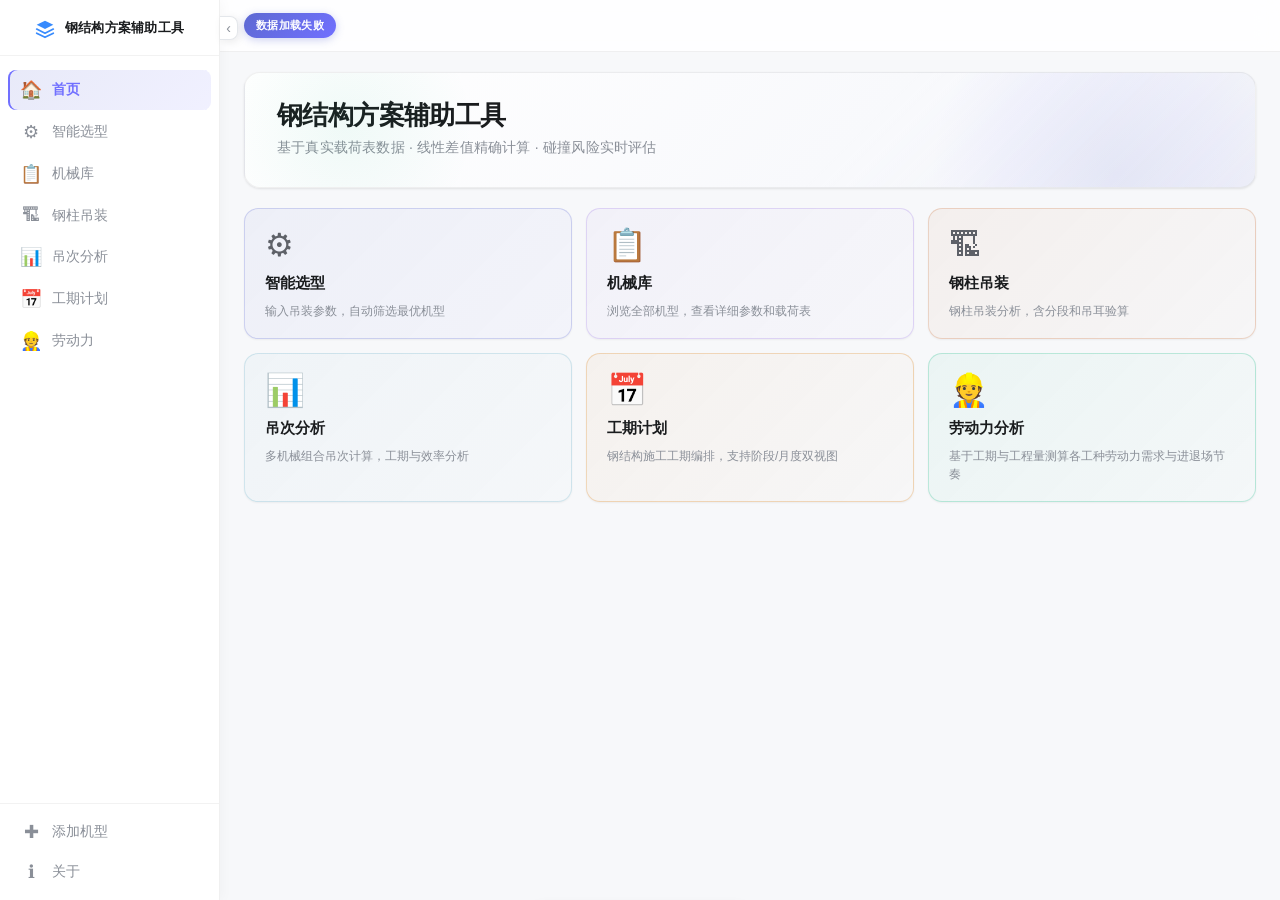
==== commit 8cff39c7: "fix: 修复_buildSegsOptimalDP双重偏移Bug，修复贪婪算法收尾段代码 - _buildSegsOptimalDP groupSegLen(): 改用建筑级边界判断(isBldFi" ====
--- a/index.html
+++ b/index.html
@@ -137,7 +137,7 @@
       <button class="scenario-btn" id="sceneB" onclick="toggleScenario('B')">场景B · 有建筑物</button>
       <button class="scenario-btn" id="sceneC" onclick="toggleScenario('C')">场景C · 有建筑物</button>
     </div>
-    <div class="param-diagram-wrap" id="paramDiagramWrap">
+    <div class="param-diagram-wrap" id="paramDiagramWrap" style="display:none">
       <!-- ==================== 场景A 图（无建筑物）==================== -->
       <svg id="svgSceneA" viewBox="0 0 760 480" width="100%" xmlns="http://www.w3.org/2000/svg" style="display:none">
         <title>场景A · 无建筑物参数示意图</title>
@@ -469,75 +469,61 @@
         <line x1="107" y1="288" x2="107" y2="297" stroke="#993C1D" stroke-width="1" stroke-dasharray="3 2" marker-end="url(#dot-darkred)"/>
         <text x="112" y="292" font-size="10" fill="#993C1D" font-weight="700">α</text>
 
-        <!-- ==================== Jib（25°上扬）==================== -->
-        <!-- Jib: boom_tip(341,31) → jib_tip(495,-41), L2=170 at 25° -->
-        <!-- jib上扬，尖端y=-41，远高于建筑顶y=80 -->
-        <line x1="341" y1="31" x2="495" y2="-41" stroke="#7A1A6A" stroke-width="5" stroke-linecap="round"/>
-        <line x1="341" y1="31" x2="495" y2="-41" stroke="#D060B0" stroke-width="3" stroke-linecap="round"/>
-        <!-- Jib箭头 -->
-        <polygon points="495,-41 484,-38 487,-49" fill="#7A1A6A" stroke="#5A0A4A" stroke-width="1"/>
-        <!-- Jib节点 -->
-        <circle cx="341" cy="31" r="5" fill="#7A1A6A" stroke="#5A0A4A" stroke-width="1.5"/>
-        <circle cx="341" cy="31" r="2" fill="white"/>
-        <line x1="400" y1="-5" x2="410" y2="-15" stroke="#7A1A6A" stroke-width="1" stroke-dasharray="3 2" marker-end="url(#dot-purple)"/>
-        <text x="414" y="-12" font-size="11" fill="#7A1A6A" font-weight="700">L₂</text>
-
-        <!-- β角弧线 -->
-        <line x1="341" y1="31" x2="380" y2="31" stroke="#7A1A6A" stroke-width="1" stroke-dasharray="3 2" opacity="0.5"/>
-        <path d="M 341 31 L 355 31 A 14 14 0 0 1 354 21" fill="none" stroke="#7A1A6A" stroke-width="1.5" stroke-dasharray="3 2"/>
-        <text x="360" y="24" font-size="10" fill="#7A1A6A" font-weight="700">β</text>
-
-        <!-- ==================== 吊钩绳 + 吊钩 ==================== -->
-        <line x1="495" y1="-48" x2="495" y2="145" stroke="#777470" stroke-width="1.6" stroke-dasharray="5 3"/>
-        <rect x="489" y="145" width="12" height="10" rx="3" fill="#999590" stroke="#666360" stroke-width="1"/>
-        <text x="495" y="152" text-anchor="middle" font-size="7" fill="white" font-weight="700">∮</text>
+        <!-- ==================== 吊钩绳 + 吊钩（纯主臂，绳从 boom 端点下垂）==================== -->
+        <!-- boom 端点(341,31)，绳下垂至 y=145 -->
+        <line x1="341" y1="38" x2="341" y2="145" stroke="#777470" stroke-width="1.6" stroke-dasharray="5 3"/>
+        <rect x="335" y="145" width="12" height="10" rx="3" fill="#999590" stroke="#666360" stroke-width="1"/>
+        <text x="341" y="152" text-anchor="middle" font-size="7" fill="white" font-weight="700">∮</text>
 
         <!-- ==================== Ha ==================== -->
-        <line x1="495" y1="235" x2="495" y2="410" stroke="#C04010" stroke-width="1.3" stroke-dasharray="5 3"/>
-        <polygon points="493,406 495,410 497,406" fill="#C04010"/>
-        <line x1="495" y1="310" x2="515" y2="330" stroke="#C04010" stroke-width="1.1" stroke-dasharray="3 2" marker-end="url(#dot-red)"/>
-        <text x="519" y="326" font-size="12" fill="#C04010" font-weight="800">Ha</text>
+        <line x1="341" y1="235" x2="341" y2="410" stroke="#C04010" stroke-width="1.3" stroke-dasharray="5 3"/>
+        <polygon points="339,406 341,410 343,406" fill="#C04010"/>
+        <line x1="341" y1="310" x2="361" y2="330" stroke="#C04010" stroke-width="1.1" stroke-dasharray="3 2" marker-end="url(#dot-red)"/>
+        <text x="365" y="326" font-size="12" fill="#C04010" font-weight="800">Ha</text>
 
         <!-- ==================== 钢构件 G ==================== -->
-        <line x1="495" y1="145" x2="495" y2="235" stroke="#C04010" stroke-width="1.2"/>
-        <rect x="481" y="235" width="28" height="32" rx="2" fill="#F8DDD0" stroke="#C04010" stroke-width="1.5"/>
-        <line x1="481" y1="243" x2="509" y2="243" stroke="#C04010" stroke-width="0.7" opacity="0.5"/>
-        <line x1="481" y1="255" x2="509" y2="255" stroke="#C04010" stroke-width="0.7" opacity="0.5"/>
-        <text x="495" y="254" text-anchor="middle" font-size="13" fill="#C04010" font-weight="800">G</text>
+        <line x1="341" y1="145" x2="341" y2="235" stroke="#C04010" stroke-width="1.2"/>
+        <rect x="327" y="235" width="28" height="32" rx="2" fill="#F8DDD0" stroke="#C04010" stroke-width="1.5"/>
+        <line x1="327" y1="243" x2="355" y2="243" stroke="#C04010" stroke-width="0.7" opacity="0.5"/>
+        <line x1="327" y1="255" x2="355" y2="255" stroke="#C04010" stroke-width="0.7" opacity="0.5"/>
+        <text x="341" y="254" text-anchor="middle" font-size="13" fill="#C04010" font-weight="800">G</text>
 
         <!-- ==================== 吊装半径 R ==================== -->
         <line x1="90" y1="318" x2="90" y2="325" stroke="#185FA5" stroke-width="1.2"/>
-        <line x1="495" y1="318" x2="495" y2="325" stroke="#185FA5" stroke-width="1.2"/>
-        <line x1="90" y1="322" x2="495" y2="322" stroke="#185FA5" stroke-width="2" marker-end="url(#arr-r)"/>
-        <line x1="292" y1="368" x2="292" y2="360" stroke="#185FA5" stroke-width="1" stroke-dasharray="3 2" marker-end="url(#dot-blue)"/>
-        <text x="304" y="375" font-size="12" fill="#185FA5" font-weight="800">R</text>
+        <line x1="341" y1="318" x2="341" y2="325" stroke="#185FA5" stroke-width="1.2"/>
+        <line x1="90" y1="322" x2="341" y2="322" stroke="#185FA5" stroke-width="2" marker-end="url(#arr-r)"/>
+        <line x1="215" y1="368" x2="215" y2="360" stroke="#185FA5" stroke-width="1" stroke-dasharray="3 2" marker-end="url(#dot-blue)"/>
+        <text x="227" y="375" font-size="12" fill="#185FA5" font-weight="800">R</text>
 
         <!-- ==================== 图例（左上角）==================== -->
-        <rect x="4" y="4" width="238" height="202" fill="white" stroke="#CCCAC4" stroke-width="1.2" rx="8" opacity="0.95"/>
+        <rect x="4" y="4" width="238" height="166" fill="white" stroke="#CCCAC4" stroke-width="1.2" rx="8" opacity="0.95"/>
         <rect x="4" y="4" width="238" height="24" fill="#F2F0EB" rx="8"/>
         <rect x="4" y="22" width="238" height="6" fill="#F2F0EB"/>
         <text x="123" y="21" text-anchor="middle" font-size="10.5" fill="#555" font-weight="700">图例 Legend</text>
         <line x1="14" y1="44" x2="32" y2="44" stroke="#1D7A4A" stroke-width="2"/>
         <text x="38" y="48" font-size="10" fill="#1D7A4A" font-weight="700">D</text>
+        <text x="58" y="48" font-size="9.5" fill="#1D7A4A">结构距离</text>
         <line x1="14" y1="63" x2="32" y2="63" stroke="#6855B0" stroke-width="2"/>
         <text x="38" y="67" font-size="10" fill="#6855B0" font-weight="700">Hj</text>
+        <text x="58" y="67" font-size="9.5" fill="#6855B0">建筑总高</text>
         <line x1="14" y1="82" x2="32" y2="82" stroke="#1D7A4A" stroke-width="1.6" stroke-dasharray="5 3"/>
         <text x="38" y="86" font-size="10" fill="#1D7A4A" font-weight="700">α_min</text>
+        <text x="68" y="86" font-size="9.5" fill="#1D7A4A">最小安全仰角</text>
         <line x1="14" y1="101" x2="32" y2="101" stroke="#993C1D" stroke-width="1.5" stroke-dasharray="3 2"/>
         <text x="38" y="105" font-size="10" fill="#993C1D" font-weight="700">α</text>
-        <line x1="14" y1="120" x2="32" y2="120" stroke="#7A1A6A" stroke-width="1.5" stroke-dasharray="3 2"/>
-        <text x="38" y="124" font-size="10" fill="#7A1A6A" font-weight="700">L₂</text>
-        <line x1="14" y1="139" x2="32" y2="139" stroke="#7A1A6A" stroke-width="1.5" stroke-dasharray="3 2"/>
-        <text x="38" y="143" font-size="10" fill="#7A1A6A" font-weight="700">β</text>
+        <text x="58" y="105" font-size="9.5" fill="#993C1D">主臂仰角</text>
+        <line x1="130" y1="44" x2="148" y2="44" stroke="#8B3A18" stroke-width="2"/>
+        <text x="154" y="48" font-size="10" fill="#8B3A18" font-weight="700">L₁</text>
+        <text x="163" y="48" font-size="9.5" fill="#8B3A18">主臂长度</text>
 
         <!-- ==================== 公式面板（右下角）==================== -->
-        <rect x="548" y="8" width="206" height="460" fill="white" stroke="#CCCAC4" stroke-width="1.2" rx="8"/>
+        <rect x="548" y="8" width="206" height="430" fill="white" stroke="#CCCAC4" stroke-width="1.2" rx="8"/>
         <rect x="548" y="8" width="206" height="26" fill="#EEF4FB" rx="8"/>
         <rect x="548" y="28" width="206" height="6" fill="#EEF4FB"/>
-        <text x="651" y="26" text-anchor="middle" font-size="11" fill="#333" font-weight="700">几何公式 · 场景B</text>
-
-        <text x="558" y="52" font-size="10" fill="#777" font-weight="600">吊装半径</text>
-        <text x="558" y="72" font-size="13" fill="#185FA5" font-weight="800">R = L₁×cosα + L₂×cos(α+β)</text>
+        <text x="651" y="26" text-anchor="middle" font-size="11" fill="#333" font-weight="700">几何公式 · 场景B · 主臂/超起</text>
+
+        <text x="558" y="52" font-size="10" fill="#777" font-weight="600">吊装半径（主臂/超起）</text>
+        <text x="558" y="72" font-size="13" fill="#185FA5" font-weight="800">R = L₁ × cos α</text>
 
         <text x="558" y="102" font-size="10" fill="#777" font-weight="600">最小安全仰角</text>
         <rect x="556" y="107" width="198" height="34" fill="#EDFAF3" rx="4" stroke="#1D7A4A" stroke-width="1.2"/>
@@ -563,13 +549,11 @@
         <text x="558" y="424" font-size="9" fill="#666">d = 0：吊臂擦过建筑顶点</text>
         <text x="558" y="438" font-size="9" fill="#CC3333">d &lt; 0：吊臂低于建筑 → 碰撞</text>
 
-        <text x="558" y="460" font-size="9" fill="#888"> boom pivot height: h=3.0m</text>
-
-        <text x="380" y="472" text-anchor="middle" font-size="10" fill="#9A9590" font-style="italic">Crane Lifting Geometry · Scene B · Jib Above Building · R = L₁cosα + L₂cos(α+β)</text>
+        <text x="380" y="472" text-anchor="middle" font-size="10" fill="#9A9590" font-style="italic">Crane Lifting Geometry · Scene B · Main Boom / Super-Lift · R = L₁cosα · Boom clears building</text>
       </svg>
 
       <!-- ==================== 场景C 图（主臂+副臂结构）==================== -->
-      <svg id="svgSceneC" viewBox="0 0 760 480" width="100%" xmlns="http://www.w3.org/2000/svg">
+      <svg id="svgSceneC" viewBox="0 0 760 480" width="100%" xmlns="http://www.w3.org/2000/svg" style="display:none">
         <title>场景C · 有建筑物 · 副臂/塔式工况参数示意图</title>
         <desc>含建筑场景：主臂L1+副臂L2、副臂仰角β、R、D建筑距离、Hj建筑总高，boom穿入建筑场景</desc>
     <defs>
@@ -724,20 +708,20 @@
         <!-- Jib节点 -->
         <circle cx="473" cy="9" r="5" fill="#7A1A6A" stroke="#5A0A4A" stroke-width="1.5"/>
         <circle cx="473" cy="9" r="2" fill="white"/>
-        <line x1="530" y1="-28" x2="540" y2="-38" stroke="#7A1A6A" stroke-width="1" stroke-dasharray="3 2" marker-end="url(#dot-purple)"/>
-        <text x="544" y="-35" font-size="11" fill="#7A1A6A" font-weight="700">L₂</text>
-
-        <!-- β角弧线 -->
+        <line x1="548" y1="-28" x2="548" y2="-18" stroke="#7A1A6A" stroke-width="1" stroke-dasharray="3 2" marker-end="url(#dot-purple)"/>
+        <text x="544" y="-22" font-size="11" fill="#7A1A6A" font-weight="700">L₂</text>
+
+        <!-- β角弧线（标注移至 boom 节点下方，避免与上扬的 jib 重叠） -->
         <line x1="473" y1="9" x2="512" y2="9" stroke="#7A1A6A" stroke-width="1" stroke-dasharray="3 2" opacity="0.5"/>
         <path d="M 473 9 L 487 9 A 14 14 0 0 1 486 -1" fill="none" stroke="#7A1A6A" stroke-width="1.5" stroke-dasharray="3 2"/>
-        <text x="492" y="2" font-size="10" fill="#7A1A6A" font-weight="700">β</text>
+        <text x="492" y="28" font-size="10" fill="#7A1A6A" font-weight="700">β</text>
 
         <!-- ==================== d：boom尖到建筑顶的竖向距离 ======================== -->
         <!-- boom尖y=9, 建筑顶y=80, d = 80-9 = 71 (scene pixels) -->
         <line x1="467" y1="9" x2="467" y2="80" stroke="#8B6914" stroke-width="2" marker-end="url(#arr-dver)" marker-start="url(#arr-dver)"/>
         <line x1="455" y1="42" x2="467" y2="42" stroke="#8B6914" stroke-width="1" stroke-dasharray="3 2" marker-end="url(#dot-yellow)"/>
-        <text x="471" y="38" font-size="11" fill="#8B6914" font-weight="800">d</text>
-        <text x="471" y="51" font-size="8" fill="#8B6914">&lt; 0：碰撞</text>
+        <text x="476" y="38" font-size="11" fill="#8B6914" font-weight="800">d</text>
+        <text x="476" y="51" font-size="8" fill="#8B6914">&lt; 0：碰撞</text>
         <!-- 碰撞叉号 -->
         <line x1="455" y1="75" x2="480" y2="100" stroke="#CC3333" stroke-width="2.5"/>
         <line x1="480" y1="75" x2="455" y2="100" stroke="#CC3333" stroke-width="2.5"/>
@@ -1713,6 +1697,26 @@
         </div>
       </div>
       </div><!-- /.lift-card-body -->
+    </div>
+
+    <!-- 存档工具栏 -->
+    <div class="dc-archive-toolbar" id="dc-archive-toolbar">
+      <button class="btn btn-outline btn-sm" onclick="diaociShowSaveModal()" style="font-size:13px">&#x1F4BE; 存档</button>
+      <span class="dc-arch-empty">暂无存档</span>
+    </div>
+    <!-- 存档保存弹窗 -->
+    <div class="dc-modal" id="dc-archive-save-modal" style="display:none">
+      <div class="dc-modal-box">
+        <div class="dc-modal-title">保存方案</div>
+        <div class="dc-modal-body">
+          <label class="dc-modal-label">方案名称</label>
+          <input type="text" id="dc-archive-name-input" class="dc-modal-input" placeholder="例如：1#办公楼钢结构" maxlength="50" onkeydown="if(event.key==='Enter')diaociSaveArchive(document.getElementById('dc-archive-name-input').value)">
+        </div>
+        <div class="dc-modal-footer">
+          <button class="btn btn-primary btn-sm" onclick="diaociSaveArchive(document.getElementById('dc-archive-name-input').value)">保存</button>
+          <button class="btn btn-outline btn-sm" onclick="diaociHideSaveModal()">取消</button>
+        </div>
+      </div>
     </div>
 
     <!-- 吊次数据表 -->
@@ -2258,7 +2262,7 @@
 </div>
 
 </div><!-- /app-main -->
-<script src="app.bundled.js?v=v2-20260725-bundle"></script>
+<script src="app.bundled.js?v=v2-20260728-fix"></script>
 <!-- 分段类型建议（datalist，供input list属性引用） -->
 <datalist id="diaoci-segtype-list">
   <option value="整根吊装">
--- a/style.css
+++ b/style.css
@@ -567,11 +567,12 @@
 .results-header { display: flex; align-items: center; justify-content: space-between; padding: 16px 0 12px; margin-bottom: 10px; font-size: 16px; color: var(--text-muted); }
 .results-header strong { color: var(--text-primary); font-size: 22px; font-weight: 700; }
 
-.results-table { background: var(--bg-surface); border: 1px solid rgba(0,0,0,0.06); border-radius: var(--radius-xl); overflow: hidden; margin-bottom: 24px; box-shadow: var(--shadow-sm); }
+.results-table { background: var(--bg-surface); border: 1px solid rgba(0,0,0,0.06); border-radius: var(--radius-xl); overflow-x: auto; margin-bottom: 24px; box-shadow: var(--shadow-sm); -webkit-overflow-scrolling: touch; }
 
 .table-head {
   display: grid;
   grid-template-columns: 44px 2fr 1fr 1fr 1fr 1fr 1fr 1fr 80px;
+  min-width: 900px;
   padding: 0 16px;
   background: #f8f9fb;
   border-bottom: 1px solid rgba(0,0,0,0.05);
@@ -587,6 +588,7 @@
 .res {
   display: grid;
   grid-template-columns: 44px 2fr 1fr 1fr 1fr 1fr 1fr 1fr 80px;
+  min-width: 900px;
   padding: 0 16px;
   border-bottom: 1px solid rgba(0,0,0,0.04);
   align-items: center;
@@ -634,6 +636,19 @@
 .res-danger:hover { background: rgba(207,34,46,0.10) !important; }
 .res-warn   { background: rgba(154,103,0,0.04) !important; }
 .res-warn:hover  { background: rgba(154,103,0,0.08) !important; }
+
+/* ── 上一级臂长最大起重量标注 ──────────────────────── */
+.next-boom-note {
+  display: inline-block;
+  margin-top: 3px;
+  font-size: 12px;
+  color: #2563eb;
+  font-weight: 600;
+  background: rgba(37,99,235,0.08);
+  padding: 1px 7px;
+  border-radius: 6px;
+  white-space: nowrap;
+}
 
 /* ── 选型公式区 ──────────────────────── */
 #resultFormula { margin-bottom: 20px; }
@@ -778,6 +793,7 @@
 /* ── 塔吊性能表（新格式：行=臂长×倍率，列=吊装半径）── */
 .tower-info-bar { display: flex; gap: 12px; align-items: center; padding: 8px 4px 4px; font-size: 12px; color: var(--text-muted); }
 .tinfo { color: var(--text-muted); font-size: 12px; }
+.tower-remark-bar { margin-top: 12px; padding: 10px 14px; background: #fffbeb; border: 1px solid #f59e0b; border-radius: 6px; font-size: 12px; color: #92400e; line-height: 1.6; }
 .tower-perf-table { border-collapse: collapse; font-size: 13px; min-width: 100%; white-space: nowrap; }
 .tower-perf-table thead tr { position: sticky; top: 0; z-index: 2; }
 .tower-th { background: var(--bg-primary); padding: 8px 10px; border: 1px solid var(--border-standard); text-align: center; font-weight: 700; color: var(--text-primary); font-size: 12px; white-space: nowrap; position: relative; }
@@ -896,6 +912,28 @@
 .dc-card.collapsed .lift-card-body { display: none; }
 .dc-card.collapsed .lift-card-title { margin-bottom: 0; }
 .dc-card.collapsed .dc-card-desc { display: none; }
+
+/* ── 吊次分析 — 存档工具栏 ───────────────────────── */
+.dc-archive-toolbar { display: flex; align-items: center; gap: 12px; padding: 10px 14px; background: rgba(94,106,210,0.06); border: 1px dashed rgba(94,106,210,0.3); border-radius: 10px; flex-wrap: wrap; min-height: 40px; }
+.dc-arch-empty { font-size: 12px; color: var(--text-muted); }
+.dc-arch-list { display: flex; flex-wrap: wrap; gap: 6px; align-items: center; }
+.dc-arch-list-title { font-size: 11px; color: var(--text-muted); margin-right: 2px; }
+.dc-arch-item { display: inline-flex; align-items: center; gap: 4px; background: var(--bg-surface); border: 1px solid var(--border-subtle); border-radius: 6px; padding: 3px 6px; font-size: 12px; }
+.dc-arch-name { color: var(--accent); cursor: pointer; font-weight: 500; }
+.dc-arch-name:hover { text-decoration: underline; }
+.dc-arch-date { color: var(--text-muted); font-size: 11px; }
+.dc-arch-del { background: none; border: none; color: var(--text-muted); cursor: pointer; font-size: 11px; padding: 0 2px; border-radius: 3px; }
+.dc-arch-del:hover { color: #ef4444; background: rgba(239,68,68,0.1); }
+
+/* ── 吊次分析 — 存档弹窗 ───────────────────────── */
+.dc-modal { position: fixed; inset: 0; background: rgba(0,0,0,0.45); display: flex; align-items: center; justify-content: center; z-index: 9999; }
+.dc-modal-box { background: var(--bg-surface); border-radius: 14px; padding: 24px; width: 380px; max-width: 90vw; box-shadow: 0 20px 60px rgba(0,0,0,0.25); display: flex; flex-direction: column; gap: 16px; }
+.dc-modal-title { font-size: 17px; font-weight: 600; color: var(--text-primary); }
+.dc-modal-body { display: flex; flex-direction: column; gap: 8px; }
+.dc-modal-label { font-size: 13px; color: var(--text-secondary); font-weight: 500; }
+.dc-modal-input { width: 100%; padding: 9px 12px; border: 1px solid var(--border-strong, #d1d5db); border-radius: 8px; font-size: 14px; background: var(--bg-surface); color: var(--text-primary); outline: none; box-sizing: border-box; }
+.dc-modal-input:focus { border-color: var(--accent); box-shadow: 0 0 0 3px rgba(94,106,210,0.15); }
+.dc-modal-footer { display: flex; gap: 10px; justify-content: flex-end; }
 
 .lift-layout { display: flex; flex-direction: column; gap: 16px; }
 .lift-left { display: flex; flex-direction: column; gap: 16px; min-width: 0; }
@@ -1930,7 +1968,7 @@
 .lc-table td.lc-data-active { border-color: var(--accent); background: rgba(25,118,210,0.08); }
 .lc-table td.lc-row-label, .lc-table th.lc-row-label {
   font-size: 15px; font-weight: 700; color: var(--text-secondary);
-  min-width: 88px; max-width: 96px;
+  min-width: 150px; max-width: 150px;
   text-align: left;
   background: var(--bg-surface);
 }
@@ -1994,23 +2032,23 @@
 /* ── 分列宽自适应布局 ── */
 /* 1分段  2截面  3段长  4单重  5总吊重  6吊装机械  7半径  8性能  9效率 */
 .lift-table th:nth-child(1),
-.lift-table td:nth-child(1) { min-width: 60px;  max-width: 80px;  text-align: center; }  /* 分段 */
+.lift-table td:nth-child(1) { min-width: 60px;  max-width: 80px;   text-align: center; }  /* 分段 */
 .lift-table th:nth-child(2),
-.lift-table td:nth-child(2) { min-width: 80px;  max-width: 160px; text-align: left; overflow: hidden; text-overflow: ellipsis; white-space: nowrap; }   /* 截面：名称，超长截断 */
+.lift-table td:nth-child(2) { min-width: 100px; max-width: 200px; text-align: left;   overflow: hidden; text-overflow: ellipsis; white-space: nowrap; }   /* 截面：名称，更宽 */
 .lift-table th:nth-child(3),
-.lift-table td:nth-child(3) { min-width: 58px;  max-width: 80px;  text-align: center; }   /* 段长 */
+.lift-table td:nth-child(3) { min-width: 72px;  max-width: 100px; text-align: center; }   /* 段长 */
 .lift-table th:nth-child(4),
-.lift-table td:nth-child(4) { min-width: 58px;  max-width: 80px;  text-align: center; }   /* 单重 */
+.lift-table td:nth-child(4) { min-width: 72px;  max-width: 100px; text-align: center; }   /* 单重 */
 .lift-table th:nth-child(5),
-.lift-table td:nth-child(5) { min-width: 76px;  max-width: 100px; text-align: center; }   /* 总吊重：含输入框 */
+.lift-table td:nth-child(5) { min-width: 100px; max-width: 130px; text-align: center; }   /* 总吊重：含输入框 */
 .lift-table th:nth-child(6),
-.lift-table td:nth-child(6) { text-align: left; min-width: 80px; max-width: 180px; overflow: hidden; text-overflow: ellipsis; white-space: nowrap; }   /* 吊装机械 */
+.lift-table td:nth-child(6) { text-align: left;   min-width: 110px; max-width: 220px; overflow: hidden; text-overflow: ellipsis; white-space: nowrap; }   /* 吊装机械：更宽 */
 .lift-table th:nth-child(7),
-.lift-table td:nth-child(7) { min-width: 58px;  max-width: 80px;  text-align: center; }   /* 半径 */
+.lift-table td:nth-child(7) { min-width: 72px;  max-width: 100px; text-align: center; }   /* 半径 */
 .lift-table th:nth-child(8),
-.lift-table td:nth-child(8) { min-width: 58px;  max-width: 80px;  text-align: center; }   /* 性能 */
+.lift-table td:nth-child(8) { min-width: 72px;  max-width: 100px; text-align: center; }   /* 性能 */
 .lift-table th:nth-child(9),
-.lift-table td:nth-child(9) { min-width: 58px;  max-width: 80px;  text-align: center; }   /* 效率 */
+.lift-table td:nth-child(9) { min-width: 72px;  max-width: 100px; text-align: center; }   /* 效率 */
 
 /* 分段序号列：突出显示 */
 .lift-table td:nth-child(1) {
@@ -2027,7 +2065,7 @@
 }
 /* 总吊重输入框 */
 .lift-w-input {
-  width: 72px;
+  width: 88px;
   padding: 4px 6px;
   border: 1px solid rgba(0,0,0,0.12);
   border-radius: 6px;
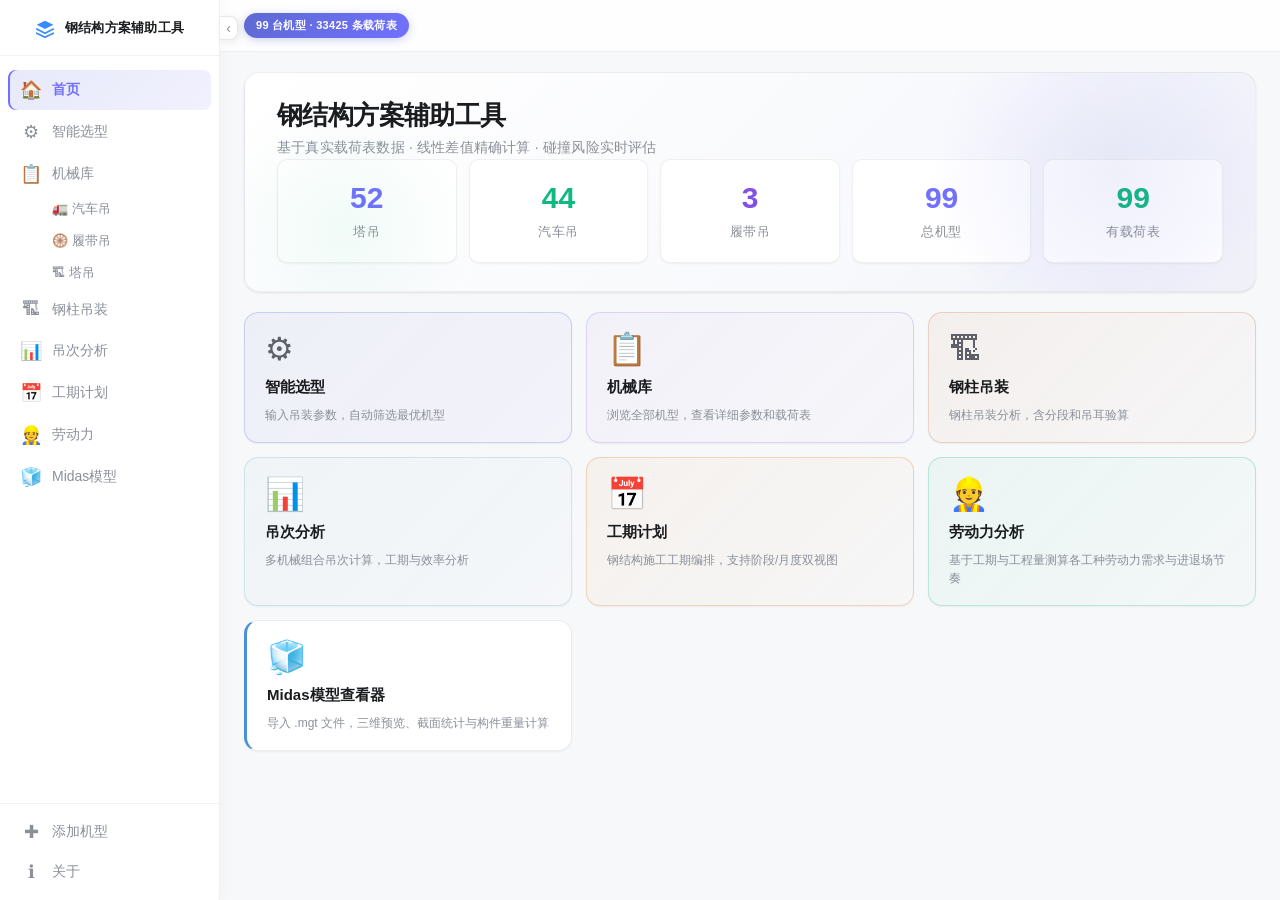
==== commit 5519b3dc: "feat: 新增Midas模型查看器模块 + data.js数据更新 + 清理临时文件 - 新增 midas-viewer.js: MGB/MGT文件三维可视化、截面统计、构件清单 - 新增 /api" ====
--- a/index.html
+++ b/index.html
@@ -7,7 +7,7 @@
 <meta http-equiv="Cache-Control" content="no-cache, no-store, must-revalidate">
 <meta http-equiv="Pragma" content="no-cache">
 <meta http-equiv="Expires" content="0">
-<link rel="stylesheet" href="style.css?v=v2-20260709b"></head>
+<link rel="stylesheet" href="style.css?v=v2-20260725-submenu"></head>
 <body>
 
 <!-- ========== 左侧可折叠导航栏 ========== -->
@@ -28,10 +28,17 @@
       <span class="app-nav-icon">⚙</span>
       <span class="app-nav-label">智能选型</span>
     </button>
-    <button class="app-nav-btn" id="nav-lib" onclick="sp('lib')">
-      <span class="app-nav-icon">📋</span>
-      <span class="app-nav-label">机械库</span>
-    </button>
+    <div class="nav-group" id="nav-lib-group">
+      <button class="app-nav-btn" id="nav-lib" onclick="spLibAll()">
+        <span class="app-nav-icon">📋</span>
+        <span class="app-nav-label">机械库</span>
+      </button>
+      <div class="nav-sub-list">
+        <button class="nav-sub-item" id="nav-lib-qcd" onclick="sp('lib','汽车吊')">🚛 汽车吊</button>
+        <button class="nav-sub-item" id="nav-lib-ldd" onclick="sp('lib','履带吊')">🛞 履带吊</button>
+        <button class="nav-sub-item" id="nav-lib-td" onclick="sp('lib','塔吊')">🏗 塔吊</button>
+      </div>
+    </div>
     <button class="app-nav-btn" id="nav-lift" onclick="sp('lift')">
       <span class="app-nav-icon">🏗</span>
       <span class="app-nav-label">钢柱吊装</span>
@@ -48,6 +55,10 @@
       <span class="app-nav-icon">👷</span>
       <span class="app-nav-label">劳动力</span>
     </button>
+    <button class="app-nav-btn" id="nav-midas" onclick="sp('midas')">
+      <span class="app-nav-icon">🧊</span>
+      <span class="app-nav-label">Midas模型</span>
+    </button>
   </nav>
   <div class="sidebar-footer">
     <button class="app-nav-btn" id="nav-add" onclick="sp('add')">
@@ -117,6 +128,11 @@
       <div class="func-card-icon">👷</div>
       <div class="func-card-title">劳动力分析</div>
       <div class="func-card-desc">基于工期与工程量测算各工种劳动力需求与进退场节奏</div>
+    </div>
+    <div class="func-card func-card-midas" onclick="sp('midas')">
+      <div class="func-card-icon">🧊</div>
+      <div class="func-card-title">Midas模型查看器</div>
+      <div class="func-card-desc">导入 .mgt 文件，三维预览、截面统计与构件重量计算</div>
     </div>
   </div>
 </div>
@@ -2217,6 +2233,96 @@
   </div><!-- /labor-panel-io -->
 </div><!-- /page-labor -->
 
+<!-- ========== Midas MGT 3D 查看器页面 ========== -->
+<div class="page" id="page-midas">
+  <div class="midas-topbar">
+    <div class="midas-logo">
+      <span class="icon">🏗️</span>
+      <span>Midas Gen</span><span class="accent"> MGT 3D 查看器</span>
+    </div>
+    <div class="midas-actions">
+      <span class="midas-file-info" id="midas-fileName">尚未加载模型</span>
+      <span class="midas-dot" id="midas-statusDot" style="display:none;"></span>
+      <button class="midas-btn" onclick="document.getElementById('midas-fileInput').click()">📂 导入模型文件</button>
+      <button class="midas-btn" id="midas-exportBtn" onclick="midas_exportToExcel()" disabled>📊 导出 Excel</button>
+      <input type="file" id="midas-fileInput" accept=".mgt,.MGT,.mgb,.MGB" style="display:none" onchange="midas_handleFileSelect(event)">
+    </div>
+    <div id="midas-mgbLoadBar" style="display:none;height:3px;background:linear-gradient(90deg,#3b82f6 0%,#60a5fa 40%,#3b82f6 100%);background-size:200% 100%;animation:midas-shimmer 1.2s linear infinite;margin-top:0;border-radius:0 0 0 0;"></div>
+    <div id="midas-mgbError" style="display:none;background:#1a1a2e;color:#fca5a5;border:1px solid #c53030;border-radius:6px;padding:12px 16px;font-size:12px;line-height:1.8;margin:6px 14px 0;white-space:pre-wrap;max-height:280px;overflow-y:auto;position:relative;">
+      <button onclick="document.getElementById('midas-mgbError').style.display='none'" style="position:absolute;top:6px;right:10px;background:none;border:none;color:#fca5a5;cursor:pointer;font-size:16px;line-height:1;">✕</button>
+    </div>
+  </div>
+  <div class="midas-stats-row" id="midas-statsRow">
+    <div class="midas-stat-item"><div class="midas-stat-val">-</div><div class="midas-stat-lbl">总节点</div></div>
+    <div class="midas-stat-item"><div class="midas-stat-val">-</div><div class="midas-stat-lbl">总杆件</div></div>
+    <div class="midas-stat-item"><div class="midas-stat-val">-</div><div class="midas-stat-lbl">截面种类</div></div>
+    <div class="midas-stat-item"><div class="midas-stat-val">-</div><div class="midas-stat-lbl">总长度 (M)</div></div>
+    <div class="midas-stat-item"><div class="midas-stat-val">-</div><div class="midas-stat-lbl">预估总重 (KG)</div></div>
+    <div class="midas-stat-gap"></div>
+  </div>
+  <div class="midas-main-row">
+    <div class="midas-left-panel">
+      <div class="midas-left-inner">
+        <div class="midas-panel-section">
+          <div class="midas-panel-header">📐 截面分布统计</div>
+          <div style="max-height:280px;overflow-y:auto;">
+            <table class="midas-sec-table" id="midas-sectionStatsTable">
+              <thead><tr><th>ID</th><th>数量</th><th>占比</th><th>名称</th><th>线重(kg/m)</th><th>匹配</th></tr></thead>
+              <tbody>
+                <tr><td colspan="6" style="text-align:center;color:#a0aec0;padding:14px;">等待导入模型...</td></tr>
+              </tbody>
+            </table>
+          </div>
+        </div>
+        <div class="midas-panel-section">
+          <div class="midas-panel-header">📂 结构组信息<span class="midas-top5-hint" id="midas-groupHint" style="display:none;">点击组可高亮3D模型</span></div>
+          <div class="midas-group-panel-body" id="midas-groupPanelBody" style="max-height:260px;overflow-y:auto;">
+            <div style="text-align:center;color:#a0aec0;padding:14px;font-size:12px;">等待导入模型...</div>
+          </div>
+        </div>
+      </div>
+    </div>
+    <div class="midas-v-resize-bar" id="midas-vResizeBar" title="左右拖拽调整3D视图宽度"></div>
+    <div class="midas-right-panel" id="midas-rightPanel">
+      <div class="midas-viewport-wrap" id="midas-viewportWrap">
+        <div class="midas-viewport-hint">🖱 左键旋转 <span class="midas-sep">|</span> 右键平移 <span class="midas-sep">|</span> 滚轮缩放</div>
+        <div id="midas-plot3d"></div>
+        <div class="midas-empty-state" id="midas-emptyState">
+          <div class="midas-big-icon">🧊</div>
+          <div class="midas-msg">导入 .mgt 文件以查看三维模型</div>
+        </div>
+      </div>
+    </div>
+  </div>
+  <div class="midas-resize-bar" id="midas-resizeBar" title="上下拖拽调整清单高度"></div>
+  <div class="midas-bottom-panel" id="midas-bottomPanel">
+    <div class="midas-bottom-header">
+      <div class="midas-left-group">
+        <span class="midas-title">📋 构件明细清单</span>
+        <span class="midas-row-count" id="midas-rowCount">共 0 根杆件</span>
+      </div>
+      <div style="display:flex;align-items:center;gap:10px;">
+        <span style="font-size:11px;color:#a0aec0;">双击表头可复制内容</span>
+        <button class="midas-btn" id="midas-bottomExportBtn" onclick="midas_exportToExcel()" disabled>📊 导出 Excel</button>
+      </div>
+    </div>
+    <div class="midas-table-scroll">
+      <table>
+        <thead>
+          <tr>
+            <th>编号</th><th>类型</th><th>截面ID</th><th>截面名称</th>
+            <th>节点I</th><th>节点J</th><th>长度(M)</th>
+            <th>线重(KG/M)</th><th id="midas-wtColHead">总重量(KG)</th><th>匹配状态</th>
+          </tr>
+        </thead>
+        <tbody id="midas-detailTbody">
+          <tr><td colspan="10" style="text-align:center;color:#a0aec0;padding:20px;">等待导入模型...</td></tr>
+        </tbody>
+      </table>
+    </div>
+  </div>
+</div><!-- /page-midas -->
+
 <!-- 截面选择器模态窗口 -->
 <div class="sec-picker-overlay" id="secPickerOverlay" style="display:none" onclick="if(event.target===this)closeSectionPicker()">
   <div class="sec-picker-modal">
@@ -2262,7 +2368,93 @@
 </div>
 
 </div><!-- /app-main -->
-<script src="app.bundled.js?v=v2-20260728-fix"></script>
+<!-- data.js: IndexedDB 缓存（无大小限制），首次下载后复用 -->
+<script>
+(function(){
+  var DB_NAME = 'CRANE_CACHE_V1', STORE = 'files', KEY = 'CRANE_DATA', DATA_VER = 'v2-20260430';
+  function openDB() {
+    return new Promise(function(res, rej) {
+      var r = indexedDB.open(DB_NAME, 1);
+      r.onupgradeneeded = function(e) { e.target.result.createObjectStore(STORE, {keyPath:'k'}); };
+      r.onsuccess = function(e) { res(e.target.result); };
+      r.onerror = function(e) { rej(e.target.error); };
+    });
+  }
+  function idbGet(db, k) {
+    return new Promise(function(res, rej) {
+      var tx = db.transaction(STORE, 'readonly'), s = tx.objectStore(STORE).get(k);
+      s.onsuccess = function() { res(s.result); };
+      s.onerror = function() { rej(s.error); };
+    });
+  }
+  function idbPut(db, rec) {
+    return new Promise(function(res, rej) {
+      var tx = db.transaction(STORE, 'readwrite'), s = tx.objectStore(STORE).put(rec);
+      s.onsuccess = function() { res(); };
+      s.onerror = function() { rej(s.error); };
+    });
+  }
+
+  /* 统一回调：数据就绪后调用 __initApp */
+  function onReady(isCached) {
+    var el = document.getElementById('badge');
+    if (el) el.textContent = '数据就绪(' + window.CRANE_DATA.cranes.length + '台' + (isCached ? '，缓存' : '') + ')';
+    if (window.__initApp) window.__initApp();
+  }
+
+  openDB().then(function(db) {
+    return idbGet(db, KEY).then(function(rec) {
+      if(rec && rec.ver === DATA_VER) {
+        window.CRANE_DATA = JSON.parse(rec.data);
+        onReady(true);
+        db.close(); return null;
+      }
+      return db;
+    });
+  }).then(function(db) {
+    if(!db) return;
+    var xhr = new XMLHttpRequest();
+    xhr.open('GET', 'data.js?v=' + DATA_VER, true);
+    xhr.onload = function() {
+      if(xhr.status === 200) {
+        try {
+          var txt = xhr.responseText;
+          var json = txt.replace(/^var\s+CRANE_DATA\s*=\s*/,'').replace(/;$/,'');
+          window.CRANE_DATA = JSON.parse(json);
+          idbPut(db, {k: KEY, ver: DATA_VER, data: json}).then(function() { onReady(false); });
+        } catch(e) { console.error('数据解析失败', e); }
+      }
+    };
+    xhr.onerror = function() {
+      var el = document.getElementById('badge');
+      if(el) el.textContent = '数据加载失败';
+    };
+    xhr.send();
+  }).catch(function(e) {
+    console.error('IndexedDB 错误', e);
+    var xhr = new XMLHttpRequest();
+    xhr.open('GET', 'data.js?v=' + DATA_VER, true);
+    xhr.onload = function() {
+      if(xhr.status === 200) {
+        try {
+          var txt = xhr.responseText;
+          var json = txt.replace(/^var\s+CRANE_DATA\s*=\s*/,'').replace(/;$/,'');
+          window.CRANE_DATA = JSON.parse(json);
+          onReady(false);
+        } catch(e2) { console.error('数据解析失败', e2); }
+      }
+    };
+    xhr.onerror = function() {
+      var el = document.getElementById('badge');
+      if(el) el.textContent = '数据加载失败';
+    };
+    xhr.send();
+  });
+})();
+</script>
+<!-- app.js & midas-viewer 同步加载 -->
+<script src="app.bundled.js?v=20260725b"></script>
+<script src="midas-viewer.js?v=v1"></script>
 <!-- 分段类型建议（datalist，供input list属性引用） -->
 <datalist id="diaoci-segtype-list">
   <option value="整根吊装">
--- a/style.css
+++ b/style.css
@@ -159,6 +159,26 @@
 .app-nav-btn .app-nav-icon { font-size: 18px; flex-shrink: 0; width: 22px; text-align: center; }
 .app-nav-btn .app-nav-label { transition: opacity 0.2s, width 0.2s; white-space: nowrap; overflow: hidden; text-overflow: ellipsis; }
 .app-sidebar.collapsed .app-nav-label { opacity: 0; width: 0; overflow: hidden; padding: 0; margin: 0; }
+/* 侧边栏收起时图标左对齐 */
+.app-sidebar.collapsed .app-nav-btn .app-nav-icon { text-align: left; }
+
+/* 机械库二级菜单 */
+.nav-group { display: flex; flex-direction: column; width: 100%; }
+.nav-sub-list { display: flex; flex-direction: column; padding-left: 36px; gap: 2px; }
+.nav-sub-item {
+  padding: 6px 12px 6px 8px;
+  border: none; border-radius: var(--radius-sm);
+  background: transparent; color: var(--text-muted);
+  font-size: 13px; cursor: pointer; text-align: left;
+  white-space: nowrap; overflow: hidden; text-overflow: ellipsis;
+  transition: background 0.15s, color 0.15s;
+  width: 100%;
+}
+.nav-sub-item:hover { background: #eef0f8; color: var(--accent); }
+.nav-sub-item.active { color: var(--accent-glow); font-weight: 600; }
+/* 收起侧边栏时隐藏子菜单 */
+.app-sidebar.collapsed .nav-sub-list,
+.app-sidebar.collapsed .nav-sub-item { display: none !important; visibility: hidden; width: 0; height: 0; overflow: hidden; padding: 0; margin: 0; border: none; opacity: 0; }
 
 /* 折叠手柄 */
 .sidebar-toggle {
@@ -1831,6 +1851,7 @@
   .app-sidebar { width: 60px !important; }
   .app-main { padding-left: 60px !important; }
   .sidebar-brand-text, .app-nav-label { opacity: 0; width: 0; overflow: hidden; }
+  .nav-sub-list, .nav-sub-item { display: none !important; }
   .sidebar-toggle { left: 60px !important; }
   .page-detail { width: calc(100vw - 60px - 17px) !important; }
   .page { padding: 16px; }
@@ -1858,6 +1879,7 @@
   .app-sidebar { width: 60px !important; }
   .app-main { padding-left: 60px !important; }
   .sidebar-brand-text, .app-nav-label { opacity: 0; width: 0; overflow: hidden; }
+  .nav-sub-list, .nav-sub-item { display: none !important; }
   .sidebar-toggle { left: 60px !important; }
   .page-detail { width: calc(100vw - 60px - 17px) !important; }
   .page { padding: 12px; }
@@ -3058,4 +3080,417 @@
 }
 .mini-table tbody tr:last-child td {
   border-bottom: none;
-}+}
+
+/* ============================================================
+   Midas MGT 3D 查看器 样式（来源：施工集成\机械选型2）
+   ============================================================ */
+
+/* 顶部工具栏 */
+.midas-topbar {
+  display: flex;
+  align-items: center;
+  justify-content: space-between;
+  padding: 8px 20px;
+  background: #ffffff;
+  border-bottom: 1px solid #dde4ee;
+  flex-shrink: 0;
+  box-shadow: 0 1px 3px rgba(0,0,0,0.03);
+}
+.midas-logo {
+  display: flex;
+  align-items: center;
+  gap: 10px;
+  font-size: 16px;
+  font-weight: 700;
+  letter-spacing: 0.5px;
+  color: #1a202c;
+}
+.midas-logo .icon { font-size: 20px; }
+.midas-logo .accent { color: #4a90d9; }
+.midas-actions {
+  display: flex;
+  gap: 10px;
+  align-items: center;
+}
+.midas-file-info {
+  font-size: 11px;
+  color: #a0aec0;
+  max-width: 300px;
+  overflow: hidden;
+  text-overflow: ellipsis;
+  white-space: nowrap;
+}
+.midas-dot {
+  width: 7px;
+  height: 7px;
+  border-radius: 50%;
+  display: inline-block;
+  background: #38a169;
+}
+
+/* 按钮 */
+.midas-btn {
+  display: inline-flex;
+  align-items: center;
+  gap: 6px;
+  padding: 7px 14px;
+  border-radius: 4px;
+  border: 1px solid #dde4ee;
+  background: #ffffff;
+  color: #1a202c;
+  font-size: 12px;
+  cursor: pointer;
+  transition: all 0.2s;
+  font-family: inherit;
+  white-space: nowrap;
+  font-weight: 500;
+}
+.midas-btn:hover {
+  background: #e8edf4;
+  border-color: #4a90d9;
+  color: #4a90d9;
+}
+.midas-btn:disabled {
+  opacity: 0.45;
+  cursor: not-allowed;
+}
+
+/* 统计芯片行 */
+.midas-stats-row {
+  display: flex;
+  gap: 0;
+  flex-shrink: 0;
+  padding: 8px 20px;
+  background: #f7f9fc;
+  border-bottom: 1px solid #dde4ee;
+  align-items: center;
+}
+.midas-stats-row .midas-stat-item {
+  display: flex;
+  flex-direction: column;
+  align-items: center;
+  padding: 4px 18px;
+  border-right: 1px solid #dde4ee;
+  min-width: 80px;
+}
+.midas-stats-row .midas-stat-item:first-child { padding-left: 4px; }
+.midas-stats-row .midas-stat-item:last-child  { border-right: none; }
+.midas-stat-val {
+  font-size: 20px;
+  font-weight: 700;
+  color: #4a90d9;
+  font-family: 'Cascadia Code','JetBrains Mono',Consolas,monospace;
+}
+.midas-stat-lbl {
+  font-size: 10px;
+  color: #a0aec0;
+  font-weight: 500;
+  text-transform: uppercase;
+  letter-spacing: 0.5px;
+  margin-top: 1px;
+}
+.midas-stat-gap { flex: 1; }
+
+/* 主体布局：左侧面板 + 竖向分隔 + 右侧3D */
+.midas-main-row {
+  display: flex;
+  flex: 1 1 auto;
+  overflow: hidden;
+}
+.midas-left-panel {
+  flex: 1 1 auto;
+  min-width: 200px;
+  display: flex;
+  flex-direction: column;
+  overflow: hidden;
+  background: #f7f9fc;
+  border-right: 1px solid #dde4ee;
+}
+.midas-left-inner {
+  flex: 1;
+  overflow-y: auto;
+  overflow-x: hidden;
+}
+.midas-panel-section {
+  border-bottom: 1px solid #dde4ee;
+}
+.midas-panel-header {
+  padding: 10px 16px 6px;
+  font-size: 11px;
+  font-weight: 700;
+  text-transform: uppercase;
+  letter-spacing: 1px;
+  color: #a0aec0;
+  display: flex;
+  align-items: center;
+  gap: 6px;
+}
+.midas-sec-table {
+  width: 100%;
+  border-collapse: collapse;
+  font-size: 12px;
+}
+.midas-sec-table thead { position: sticky; top: 0; z-index: 2; }
+.midas-sec-table th {
+  background: #f7f9fc;
+  color: #a0aec0;
+  font-weight: 700;
+  text-transform: uppercase;
+  font-size: 10px;
+  letter-spacing: 0.5px;
+  padding: 7px 12px;
+  text-align: left;
+  border-bottom: 1px solid #dde4ee;
+}
+.midas-sec-table td {
+  padding: 5px 12px;
+  border-bottom: 1px solid rgba(0,0,0,0.03);
+  font-family: Consolas,monospace;
+  font-size: 11px;
+  color: #4a5568;
+}
+.midas-sec-table tr:hover td { background: #e8f0fe; }
+.midas-bar-wrap { display: flex; align-items: center; gap: 6px; }
+.midas-bar-bg { width: 55px; height: 5px; background: #edf2f7; border-radius: 2px; overflow: hidden; }
+.midas-bar-fill { height: 100%; background: #4a90d9; border-radius: 2px; transition: width 0.3s; }
+.midas-sec-name-cell {
+  font-size: 10px;
+  color: #a0aec0;
+  white-space: nowrap;
+  overflow: hidden;
+  text-overflow: ellipsis;
+  max-width: 140px;
+  display: inline-block;
+  vertical-align: middle;
+}
+
+/* 组信息面板 */
+.midas-top5-hint {
+  font-size: 10px;
+  color: #a0aec0;
+  font-weight: 400;
+  background: transparent;
+  padding: 0;
+  margin-left: 6px;
+  white-space: nowrap;
+}
+.midas-group-panel-body { padding: 4px 10px 10px; }
+.midas-group-card {
+  display: flex;
+  align-items: center;
+  gap: 10px;
+  padding: 8px 10px;
+  margin-bottom: 4px;
+  border-radius: 6px;
+  border: 1px solid #dde4ee;
+  background: #ffffff;
+  transition: all 0.15s;
+  cursor: pointer;
+  user-select: none;
+}
+.midas-group-card:hover { border-color: #4a90d9; box-shadow: 0 2px 8px rgba(74,144,217,0.12); }
+.midas-group-card.midas-group-active {
+  border-color: #ff6b35;
+  background: #fff8f5;
+  box-shadow: 0 0 0 2px rgba(255,107,53,0.2);
+}
+.midas-group-rank {
+  width: 26px;
+  height: 26px;
+  border-radius: 50%;
+  display: flex;
+  align-items: center;
+  justify-content: center;
+  font-size: 11px;
+  font-weight: 700;
+  flex-shrink: 0;
+  color: #fff;
+  background: linear-gradient(135deg,#4a90d9,#357abd);
+}
+.midas-group-body { flex: 1; min-width: 0; }
+.midas-group-name {
+  font-size: 12px;
+  font-weight: 600;
+  color: #1a202c;
+  white-space: nowrap;
+  overflow: hidden;
+  text-overflow: ellipsis;
+}
+.midas-group-meta {
+  font-size: 10px;
+  color: #a0aec0;
+  margin-top: 2px;
+  display: flex;
+  gap: 12px;
+  align-items: center;
+}
+.midas-group-count { color: #4a5568; font-weight: 600; }
+.midas-group-weight { color: #e53e3e; font-weight: 600; }
+
+/* 竖向分隔条 */
+.midas-v-resize-bar {
+  flex: 0 0 6px;
+  background: #dde4ee;
+  cursor: col-resize;
+  position: relative;
+  z-index: 20;
+  transition: background 0.15s;
+}
+.midas-v-resize-bar:hover { background: #4a90d9; }
+
+/* 右侧 3D 视口 */
+.midas-right-panel {
+  flex: 0 0 50%;
+  min-width: 220px;
+  max-width: 70vw;
+  display: flex;
+  flex-direction: column;
+  background: #fafcfd;
+  overflow: hidden;
+  position: relative;
+}
+.midas-viewport-wrap {
+  flex: 1;
+  display: flex;
+  flex-direction: column;
+  position: relative;
+  min-height: 180px;
+  background: #fafcfd;
+  overflow: hidden;
+}
+.midas-viewport-hint {
+  position: absolute;
+  top: 8px;
+  left: 8px;
+  font-size: 10px;
+  color: #a0aec0;
+  background: rgba(255,255,255,0.82);
+  padding: 3px 8px;
+  border-radius: 4px;
+  pointer-events: none;
+  z-index: 3;
+  backdrop-filter: blur(4px);
+  border: 1px solid #dde4ee;
+}
+.midas-viewport-hint .midas-sep { margin: 0 4px; color: #cbd5e0; }
+#midas-plot3d { flex: 1; width: 100%; min-height: 0; }
+.midas-empty-state {
+  position: absolute;
+  inset: 0;
+  display: flex;
+  flex-direction: column;
+  align-items: center;
+  justify-content: center;
+  color: #a0aec0;
+  pointer-events: none;
+}
+.midas-empty-state .midas-big-icon { font-size: 44px; margin-bottom: 8px; opacity: 0.2; }
+.midas-empty-state .midas-msg { font-size: 12px; }
+
+/* 横向拖拽分隔条（调整底部清单高度） */
+.midas-resize-bar {
+  height: 14px;
+  background: #f7f9fc;
+  border-top: 1px solid #dde4ee;
+  border-bottom: 1px solid #dde4ee;
+  cursor: row-resize;
+  flex-shrink: 0;
+  position: relative;
+  z-index: 20;
+  transition: background 0.15s;
+  display: flex;
+  align-items: center;
+  justify-content: center;
+}
+.midas-resize-bar:hover { background: #e8f0fe; }
+.midas-resize-bar::after {
+  content: '';
+  width: 60px;
+  height: 4px;
+  background: #dde4ee;
+  border-radius: 3px;
+}
+.midas-resize-bar:hover::after { background: #4a90d9; }
+
+/* 底部清单面板 */
+.midas-bottom-panel {
+  flex: 0 0 42vh;
+  min-height: 140px;
+  max-height: 75vh;
+  display: flex;
+  flex-direction: column;
+  background: #ffffff;
+  border-top: 1px solid #dde4ee;
+  overflow: hidden;
+}
+.midas-bottom-header {
+  padding: 9px 20px;
+  border-bottom: 1px solid #dde4ee;
+  display: flex;
+  align-items: center;
+  justify-content: space-between;
+  flex-shrink: 0;
+}
+.midas-bottom-header .midas-left-group { display: flex; align-items: center; gap: 14px; }
+.midas-bottom-header .midas-title {
+  font-size: 12px;
+  font-weight: 700;
+  text-transform: uppercase;
+  letter-spacing: 1px;
+  color: #a0aec0;
+}
+.midas-bottom-header .midas-row-count { font-size: 11px; color: #a0aec0; font-weight: 500; }
+.midas-table-scroll { flex: 1; overflow: auto; }
+.midas-table-scroll table { width: 100%; border-collapse: collapse; font-size: 12px; }
+.midas-table-scroll thead { position: sticky; top: 0; z-index: 2; }
+.midas-table-scroll th {
+  background: #f7f9fc;
+  color: #a0aec0;
+  font-weight: 700;
+  text-transform: uppercase;
+  font-size: 10px;
+  letter-spacing: 0.5px;
+  padding: 8px 12px;
+  text-align: center;
+  border-bottom: 1px solid #dde4ee;
+  white-space: nowrap;
+}
+.midas-table-scroll td {
+  padding: 5px 12px;
+  border-bottom: 1px solid rgba(0,0,0,0.03);
+  text-align: center;
+  font-family: Consolas,monospace;
+  font-size: 11px;
+  color: #4a5568;
+  white-space: nowrap;
+}
+.midas-table-scroll tr:hover td { background: #e8f0fe; }
+.midas-num { text-align: center; font-variant-numeric: tabular-nums; }
+.midas-warn-row td { background: #fffdf0; }
+.midas-warn-row:hover td { background: #fff8d6; }
+.midas-col-secname { font-family: inherit !important; max-width: 150px; overflow: hidden; text-overflow: ellipsis; }
+
+/* 标签 */
+.midas-tag {
+  display: inline-block;
+  padding: 2px 8px;
+  border-radius: 10px;
+  font-size: 10px;
+  font-weight: 700;
+  letter-spacing: 0.3px;
+  font-family: inherit;
+}
+.midas-tag-yellow { background: #fefcbf; color: #975a16; }
+.midas-tag-green  { background: #c6f6d5; color: #276749; }
+.midas-tag-blue   { background: #bee3f8; color: #2a6b9e; }
+
+/* MGB 上传进度条动画 */
+@keyframes midas-shimmer {
+  0%   { background-position: 200% center; }
+  100% { background-position: -200% center; }
+}
+
+/* 功能卡片 Midas 类型样式 */
+.func-card-midas { border-left: 3px solid #4a90d9; }
+.func-card-midas:hover { background: #f0f6ff; }
